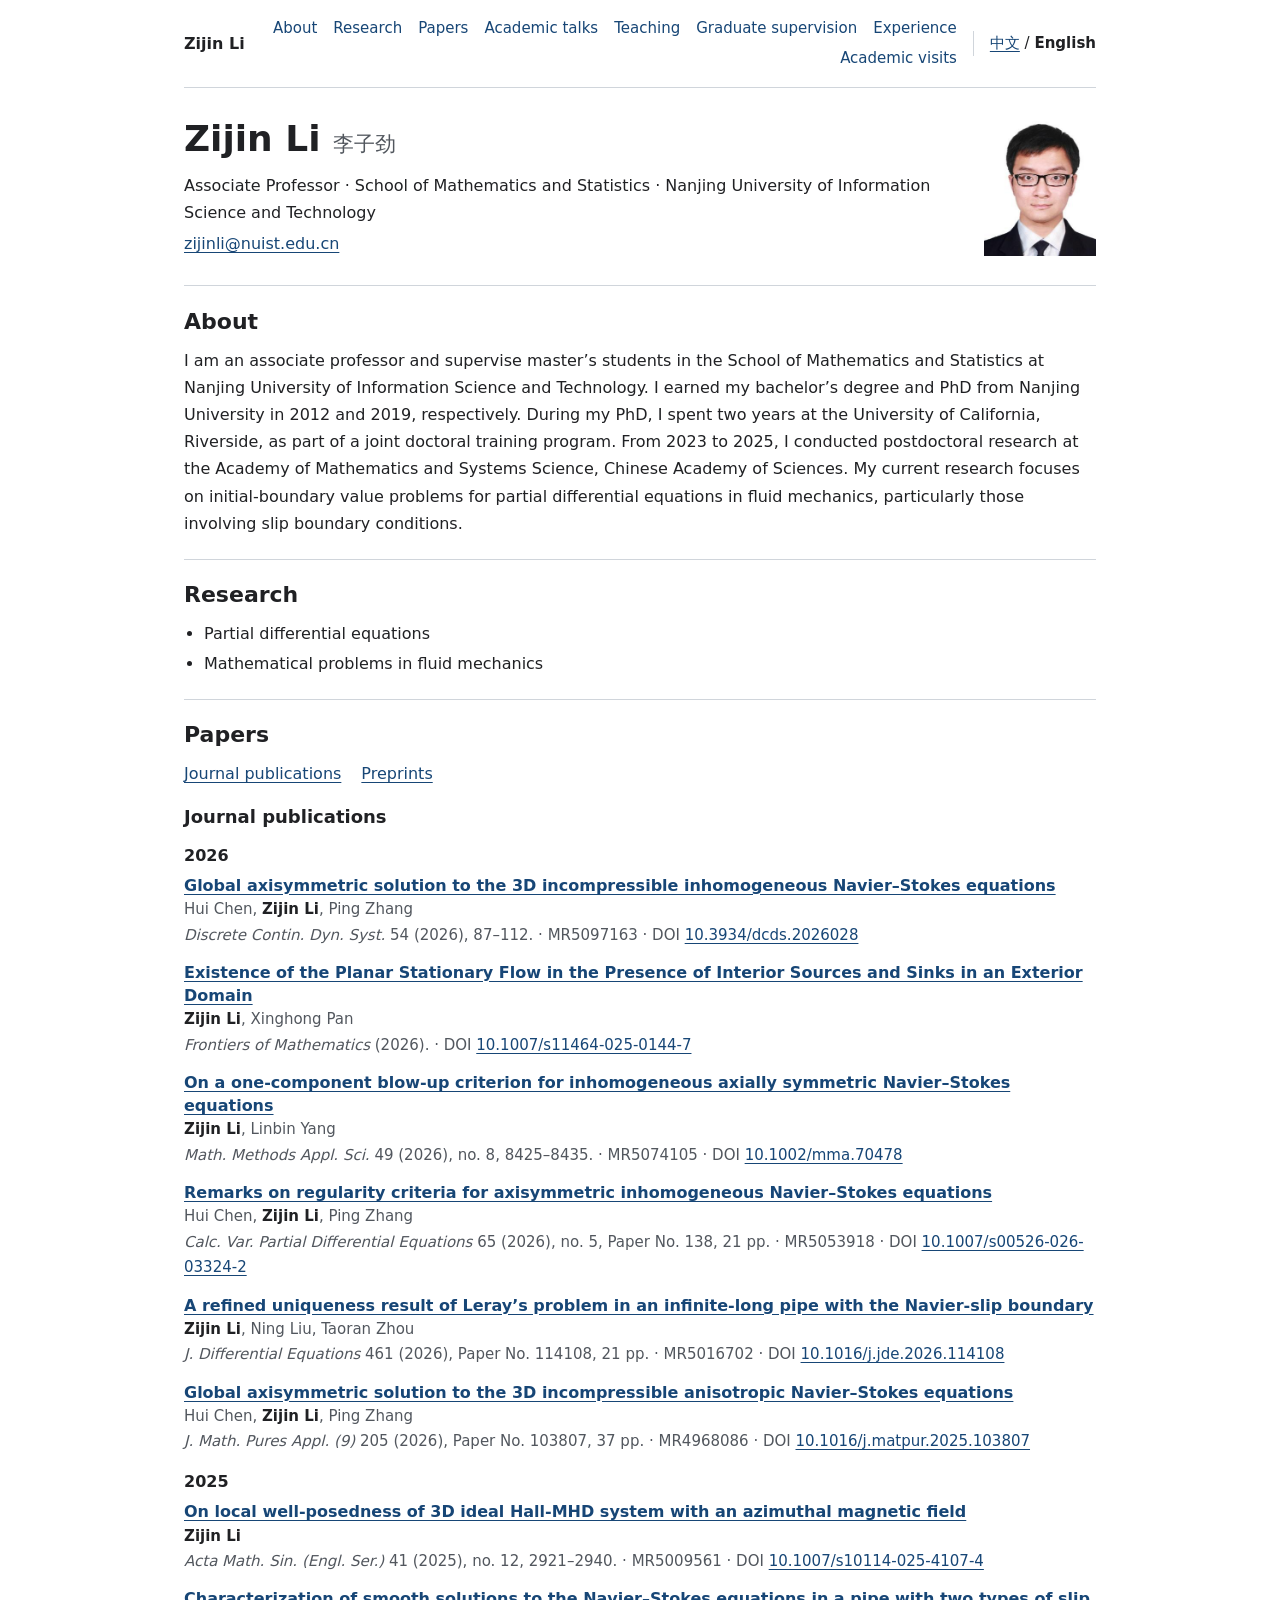
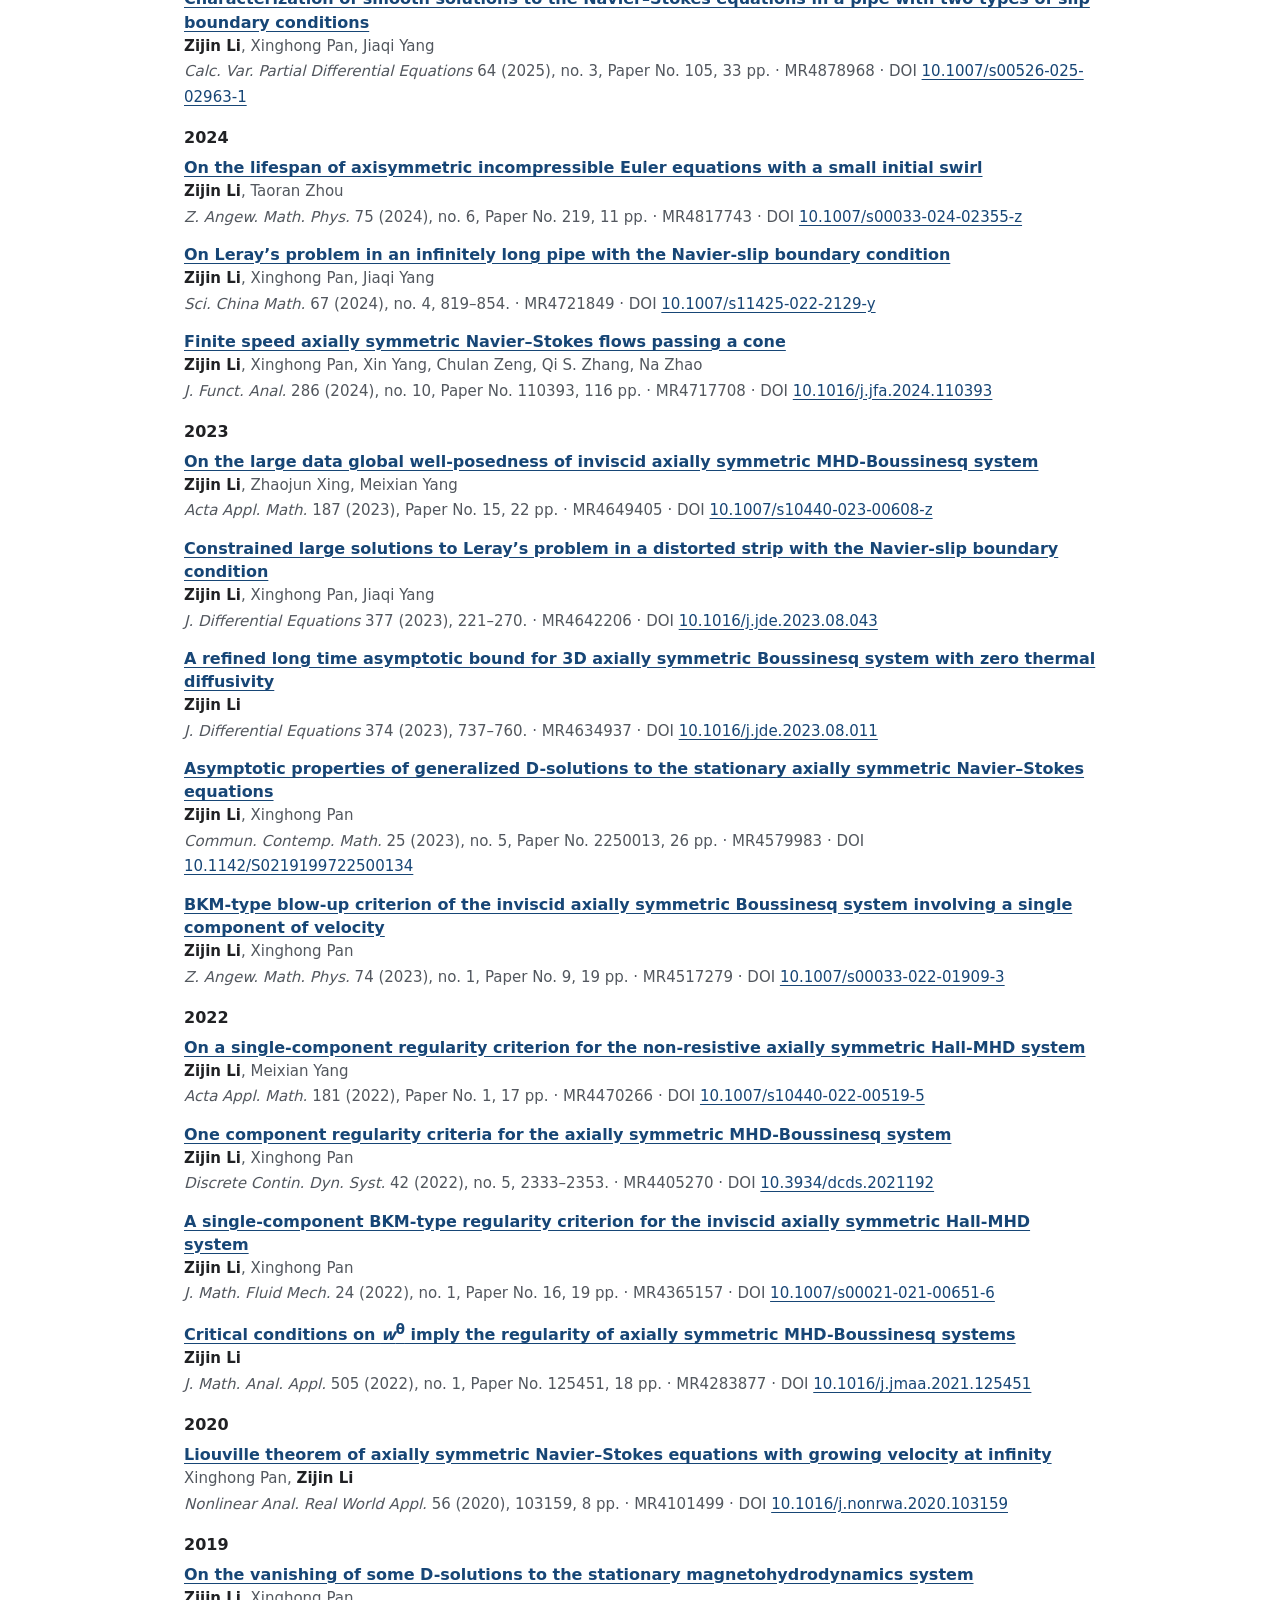
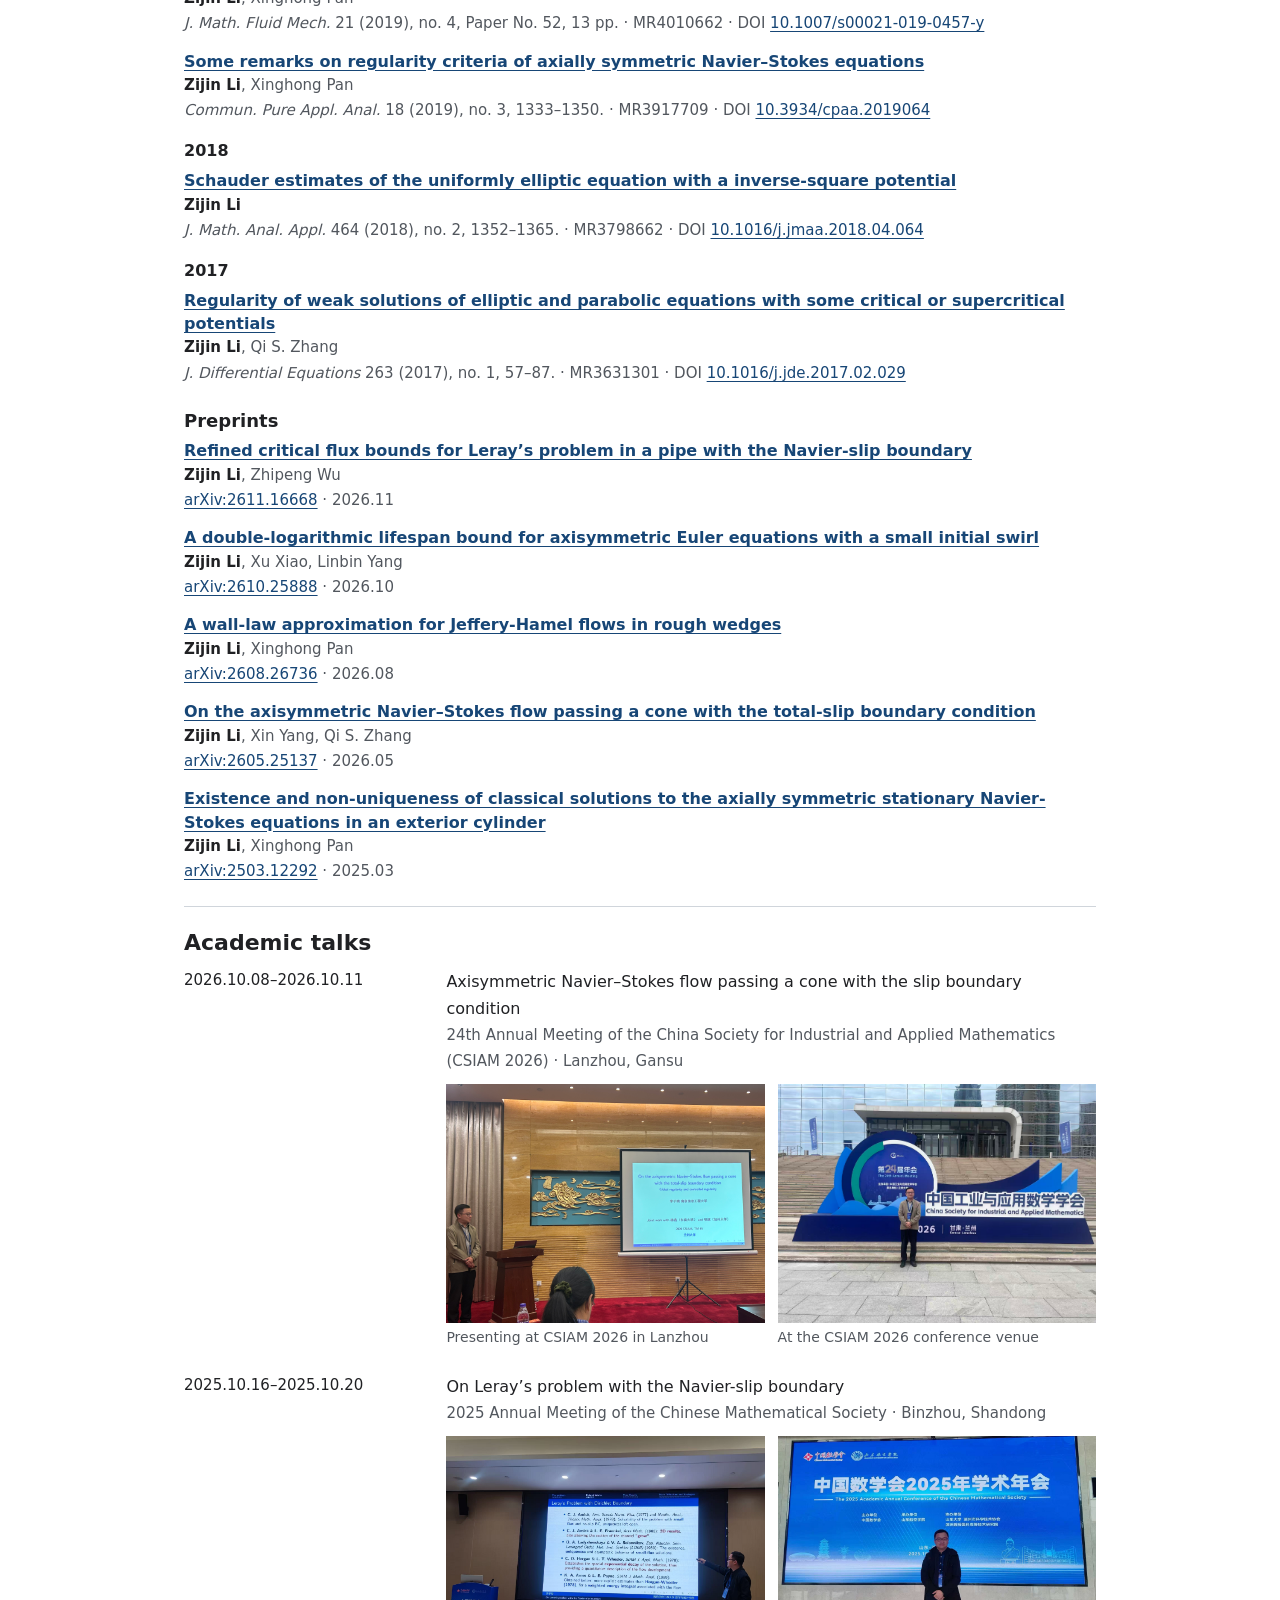
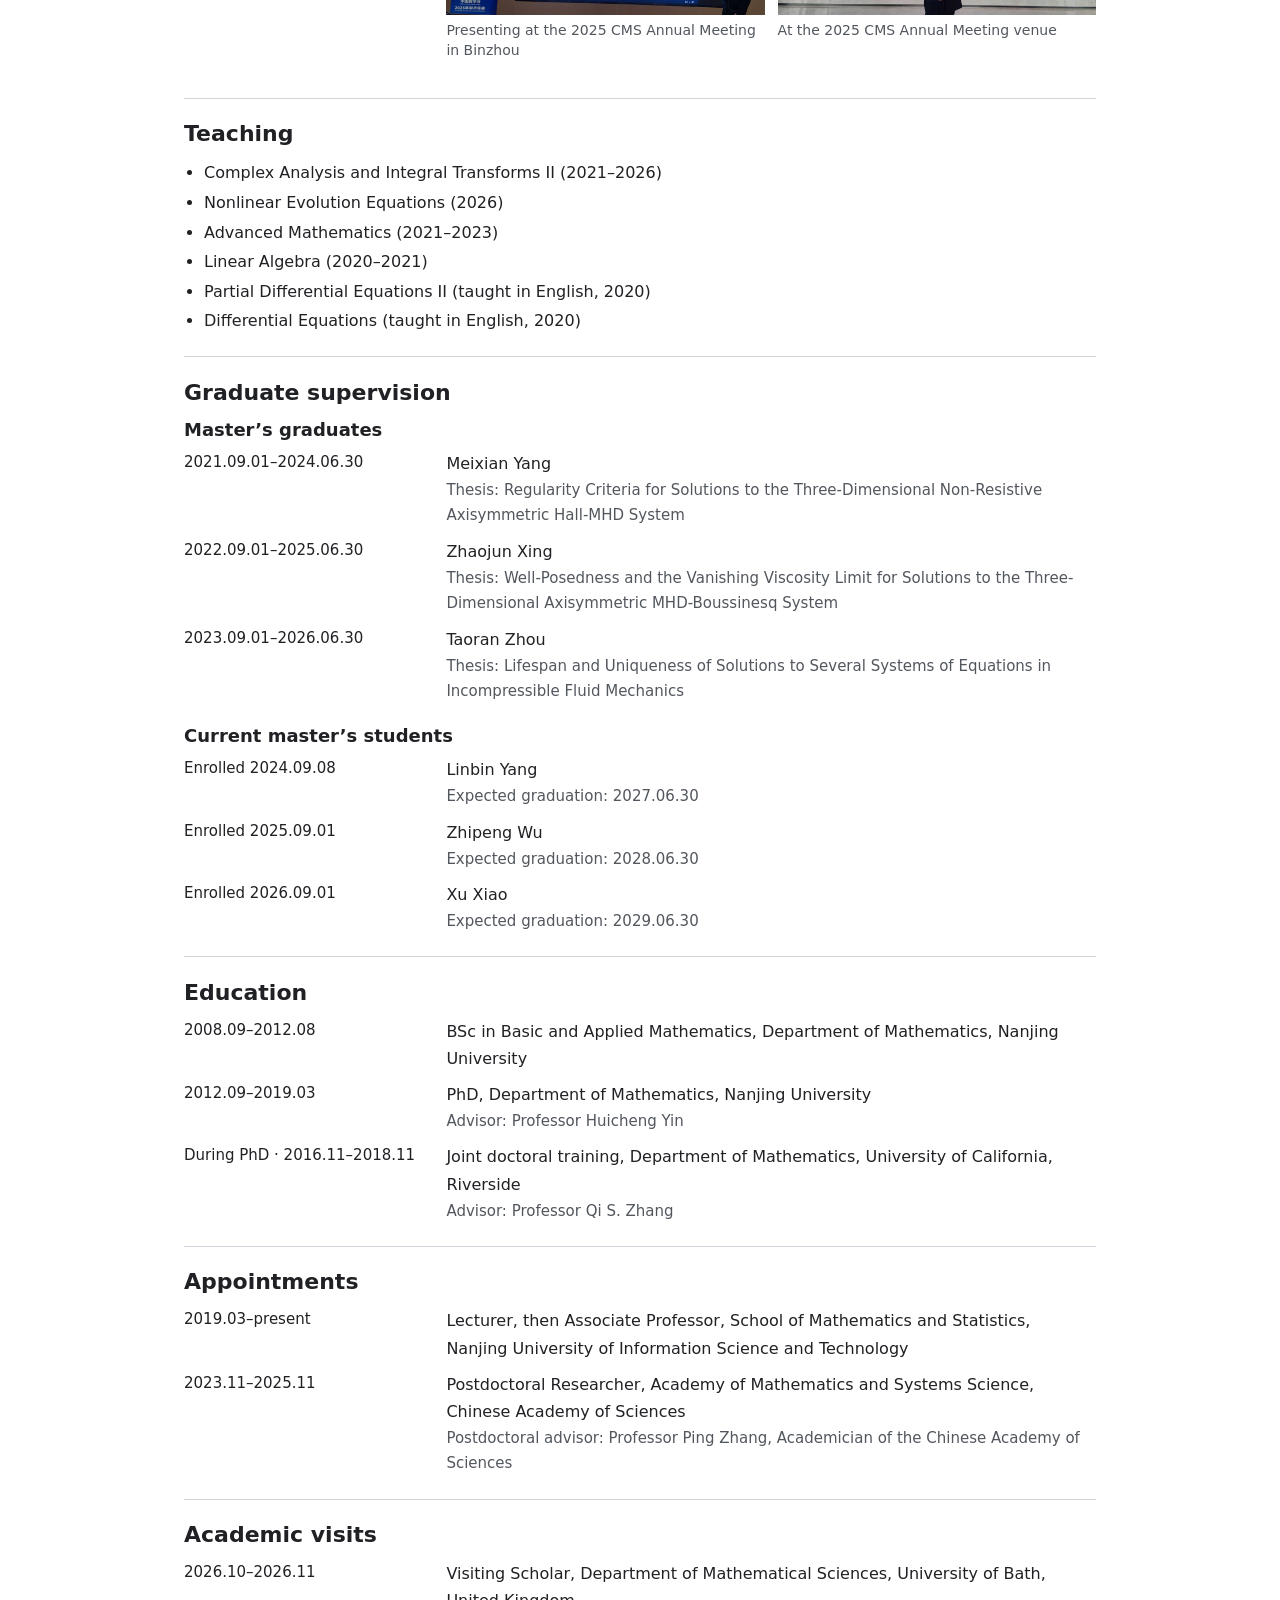
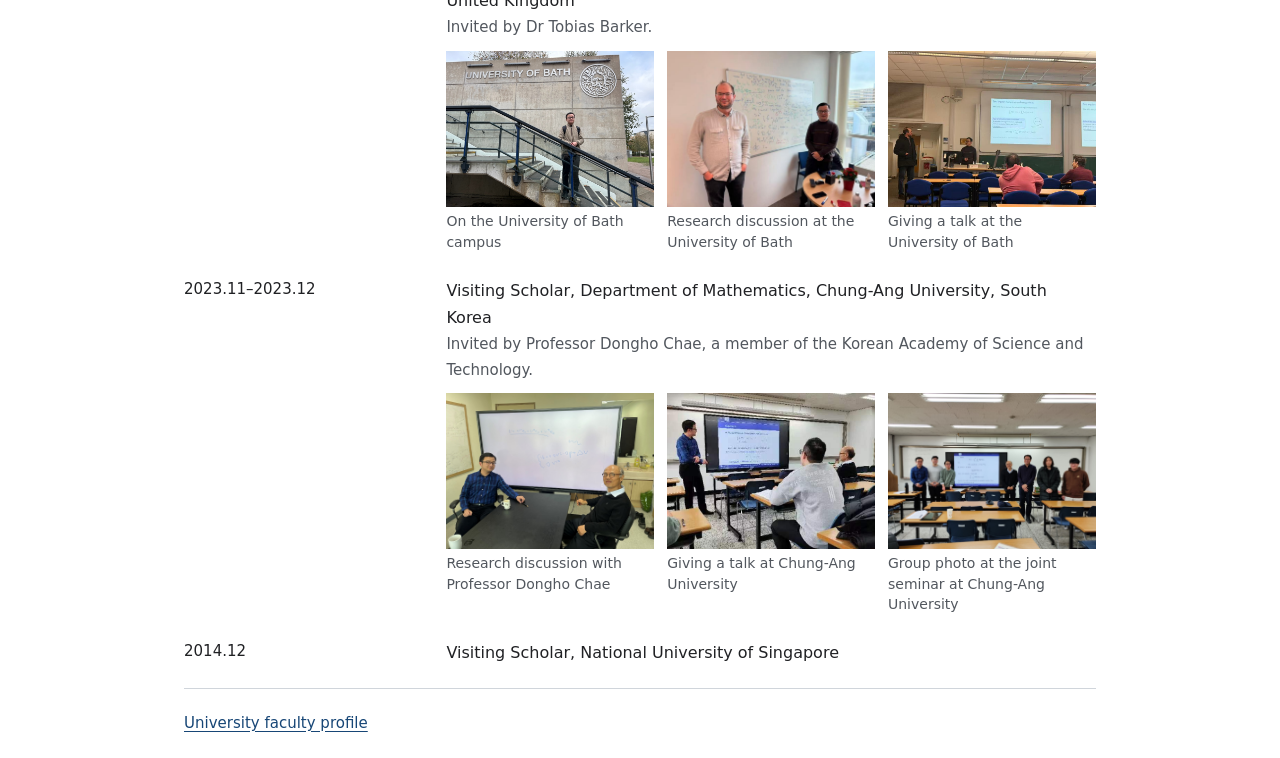
==== en.html @ f237a4dc "Add files via upload" ====
<!doctype html>
<html lang="en">
<head>
  <meta charset="utf-8">
  <meta name="viewport" content="width=device-width, initial-scale=1">
  <meta name="description" content="Associate Professor · School of Mathematics and Statistics · Nanjing University of Information Science and Technology">
  <title>Zijin Li | Academic Homepage</title>
  <link rel="stylesheet" href="styles.css">
</head>
<body>
  <a class="skip" href="#main">Skip to content</a>
  <header class="site-header wrap">
    <a class="site-name" href="index.html">Zijin Li</a>
    <nav class="main-nav" aria-label="Page navigation">
      <a href="#about">About</a>
      <a href="#research">Research</a>
      <a href="#publications">Papers</a>
      <a href="#talks">Academic talks</a>
      <a href="#teaching">Teaching</a>
      <a href="#supervision">Graduate supervision</a>
      <a href="#education">Experience</a>
      <a href="#visits">Academic visits</a>
    </nav>
    <nav class="languages" aria-label="Language"><a lang="zh-CN" hreflang="zh-CN" href="zh.html">中文</a><span aria-hidden="true"> / </span><span lang="en" aria-current="page">English</span></nav>
  </header>
  <main id="main" class="wrap">
    <div class="profile">
      <div>
        <h1>Zijin Li <span lang="zh-CN">李子劲</span></h1>
        <p>Associate Professor · School of Mathematics and Statistics · Nanjing University of Information Science and Technology</p>
        <p><a href="mailto:zijinli@nuist.edu.cn">zijinli@nuist.edu.cn</a></p>
      </div>
      <img src="profile.jpg" alt="Zijin Li" width="262" height="323">
    </div>
    <section id="about">
      <h2>About</h2>
      <p>I am an associate professor and supervise master’s students in the School of Mathematics and Statistics at Nanjing University of Information Science and Technology. I earned my bachelor’s degree and PhD from Nanjing University in 2012 and 2019, respectively. During my PhD, I spent two years at the University of California, Riverside, as part of a joint doctoral training program. From 2023 to 2025, I conducted postdoctoral research at the Academy of Mathematics and Systems Science, Chinese Academy of Sciences. My current research focuses on initial-boundary value problems for partial differential equations in fluid mechanics, particularly those involving slip boundary conditions.</p>
    </section>
    <section id="research">
      <h2>Research</h2>
      <ul class="text-list"><li>Partial differential equations</li><li>Mathematical problems in fluid mechanics</li></ul>
    </section>
    <section id="publications">
      <h2>Papers</h2>
      <p class="publication-links"><a href="#published">Journal publications</a><a href="#preprints">Preprints</a></p>
      <div id="published" class="publication-group">
        <h3>Journal publications</h3>
        <h4>2026</h4><ul class="papers" lang="en">
      <li class="paper">
        <p class="paper-title"><a href="https://doi.org/10.3934/dcds.2026028">Global axisymmetric solution to the 3D incompressible inhomogeneous Navier–Stokes equations</a></p>
        <p class="paper-authors">Hui Chen, <strong>Zijin Li</strong>, Ping Zhang</p>
        <p class="paper-citation"><cite>Discrete Contin. Dyn. Syst.</cite> 54 (2026), 87–112. · MR5097163 · DOI <a class="doi" href="https://doi.org/10.3934/dcds.2026028">10.3934/dcds.2026028</a></p>
      </li>
      <li class="paper">
        <p class="paper-title"><a href="https://doi.org/10.1007/s11464-025-0144-7">Existence of the Planar Stationary Flow in the Presence of Interior Sources and Sinks in an Exterior Domain</a></p>
        <p class="paper-authors"><strong>Zijin Li</strong>, Xinghong Pan</p>
        <p class="paper-citation"><cite>Frontiers of Mathematics</cite> (2026). · DOI <a class="doi" href="https://doi.org/10.1007/s11464-025-0144-7">10.1007/s11464-025-0144-7</a></p>
      </li>
      <li class="paper">
        <p class="paper-title"><a href="https://doi.org/10.1002/mma.70478">On a one-component blow-up criterion for inhomogeneous axially symmetric Navier–Stokes equations</a></p>
        <p class="paper-authors"><strong>Zijin Li</strong>, Linbin Yang</p>
        <p class="paper-citation"><cite>Math. Methods Appl. Sci.</cite> 49 (2026), no. 8, 8425–8435. · MR5074105 · DOI <a class="doi" href="https://doi.org/10.1002/mma.70478">10.1002/mma.70478</a></p>
      </li>
      <li class="paper">
        <p class="paper-title"><a href="https://doi.org/10.1007/s00526-026-03324-2">Remarks on regularity criteria for axisymmetric inhomogeneous Navier–Stokes equations</a></p>
        <p class="paper-authors">Hui Chen, <strong>Zijin Li</strong>, Ping Zhang</p>
        <p class="paper-citation"><cite>Calc. Var. Partial Differential Equations</cite> 65 (2026), no. 5, Paper No. 138, 21 pp. · MR5053918 · DOI <a class="doi" href="https://doi.org/10.1007/s00526-026-03324-2">10.1007/s00526-026-03324-2</a></p>
      </li>
      <li class="paper">
        <p class="paper-title"><a href="https://doi.org/10.1016/j.jde.2026.114108">A refined uniqueness result of Leray’s problem in an infinite-long pipe with the Navier-slip boundary</a></p>
        <p class="paper-authors"><strong>Zijin Li</strong>, Ning Liu, Taoran Zhou</p>
        <p class="paper-citation"><cite>J. Differential Equations</cite> 461 (2026), Paper No. 114108, 21 pp. · MR5016702 · DOI <a class="doi" href="https://doi.org/10.1016/j.jde.2026.114108">10.1016/j.jde.2026.114108</a></p>
      </li>
      <li class="paper">
        <p class="paper-title"><a href="https://doi.org/10.1016/j.matpur.2025.103807">Global axisymmetric solution to the 3D incompressible anisotropic Navier–Stokes equations</a></p>
        <p class="paper-authors">Hui Chen, <strong>Zijin Li</strong>, Ping Zhang</p>
        <p class="paper-citation"><cite>J. Math. Pures Appl. (9)</cite> 205 (2026), Paper No. 103807, 37 pp. · MR4968086 · DOI <a class="doi" href="https://doi.org/10.1016/j.matpur.2025.103807">10.1016/j.matpur.2025.103807</a></p>
      </li>
  </ul>
        <h4>2025</h4><ul class="papers" lang="en">
      <li class="paper">
        <p class="paper-title"><a href="https://doi.org/10.1007/s10114-025-4107-4">On local well-posedness of 3D ideal Hall-MHD system with an azimuthal magnetic field</a></p>
        <p class="paper-authors"><strong>Zijin Li</strong></p>
        <p class="paper-citation"><cite>Acta Math. Sin. (Engl. Ser.)</cite> 41 (2025), no. 12, 2921–2940. · MR5009561 · DOI <a class="doi" href="https://doi.org/10.1007/s10114-025-4107-4">10.1007/s10114-025-4107-4</a></p>
      </li>
      <li class="paper">
        <p class="paper-title"><a href="https://doi.org/10.1007/s00526-025-02963-1">Characterization of smooth solutions to the Navier–Stokes equations in a pipe with two types of slip boundary conditions</a></p>
        <p class="paper-authors"><strong>Zijin Li</strong>, Xinghong Pan, Jiaqi Yang</p>
        <p class="paper-citation"><cite>Calc. Var. Partial Differential Equations</cite> 64 (2025), no. 3, Paper No. 105, 33 pp. · MR4878968 · DOI <a class="doi" href="https://doi.org/10.1007/s00526-025-02963-1">10.1007/s00526-025-02963-1</a></p>
      </li>
  </ul>
        <h4>2024</h4><ul class="papers" lang="en">
      <li class="paper">
        <p class="paper-title"><a href="https://doi.org/10.1007/s00033-024-02355-z">On the lifespan of axisymmetric incompressible Euler equations with a small initial swirl</a></p>
        <p class="paper-authors"><strong>Zijin Li</strong>, Taoran Zhou</p>
        <p class="paper-citation"><cite>Z. Angew. Math. Phys.</cite> 75 (2024), no. 6, Paper No. 219, 11 pp. · MR4817743 · DOI <a class="doi" href="https://doi.org/10.1007/s00033-024-02355-z">10.1007/s00033-024-02355-z</a></p>
      </li>
      <li class="paper">
        <p class="paper-title"><a href="https://doi.org/10.1007/s11425-022-2129-y">On Leray’s problem in an infinitely long pipe with the Navier-slip boundary condition</a></p>
        <p class="paper-authors"><strong>Zijin Li</strong>, Xinghong Pan, Jiaqi Yang</p>
        <p class="paper-citation"><cite>Sci. China Math.</cite> 67 (2024), no. 4, 819–854. · MR4721849 · DOI <a class="doi" href="https://doi.org/10.1007/s11425-022-2129-y">10.1007/s11425-022-2129-y</a></p>
      </li>
      <li class="paper">
        <p class="paper-title"><a href="https://doi.org/10.1016/j.jfa.2024.110393">Finite speed axially symmetric Navier–Stokes flows passing a cone</a></p>
        <p class="paper-authors"><strong>Zijin Li</strong>, Xinghong Pan, Xin Yang, Chulan Zeng, Qi S. Zhang, Na Zhao</p>
        <p class="paper-citation"><cite>J. Funct. Anal.</cite> 286 (2024), no. 10, Paper No. 110393, 116 pp. · MR4717708 · DOI <a class="doi" href="https://doi.org/10.1016/j.jfa.2024.110393">10.1016/j.jfa.2024.110393</a></p>
      </li>
  </ul>
        <h4>2023</h4><ul class="papers" lang="en">
      <li class="paper">
        <p class="paper-title"><a href="https://doi.org/10.1007/s10440-023-00608-z">On the large data global well-posedness of inviscid axially symmetric MHD-Boussinesq system</a></p>
        <p class="paper-authors"><strong>Zijin Li</strong>, Zhaojun Xing, Meixian Yang</p>
        <p class="paper-citation"><cite>Acta Appl. Math.</cite> 187 (2023), Paper No. 15, 22 pp. · MR4649405 · DOI <a class="doi" href="https://doi.org/10.1007/s10440-023-00608-z">10.1007/s10440-023-00608-z</a></p>
      </li>
      <li class="paper">
        <p class="paper-title"><a href="https://doi.org/10.1016/j.jde.2023.08.043">Constrained large solutions to Leray’s problem in a distorted strip with the Navier-slip boundary condition</a></p>
        <p class="paper-authors"><strong>Zijin Li</strong>, Xinghong Pan, Jiaqi Yang</p>
        <p class="paper-citation"><cite>J. Differential Equations</cite> 377 (2023), 221–270. · MR4642206 · DOI <a class="doi" href="https://doi.org/10.1016/j.jde.2023.08.043">10.1016/j.jde.2023.08.043</a></p>
      </li>
      <li class="paper">
        <p class="paper-title"><a href="https://doi.org/10.1016/j.jde.2023.08.011">A refined long time asymptotic bound for 3D axially symmetric Boussinesq system with zero thermal diffusivity</a></p>
        <p class="paper-authors"><strong>Zijin Li</strong></p>
        <p class="paper-citation"><cite>J. Differential Equations</cite> 374 (2023), 737–760. · MR4634937 · DOI <a class="doi" href="https://doi.org/10.1016/j.jde.2023.08.011">10.1016/j.jde.2023.08.011</a></p>
      </li>
      <li class="paper">
        <p class="paper-title"><a href="https://doi.org/10.1142/S0219199722500134">Asymptotic properties of generalized D-solutions to the stationary axially symmetric Navier–Stokes equations</a></p>
        <p class="paper-authors"><strong>Zijin Li</strong>, Xinghong Pan</p>
        <p class="paper-citation"><cite>Commun. Contemp. Math.</cite> 25 (2023), no. 5, Paper No. 2250013, 26 pp. · MR4579983 · DOI <a class="doi" href="https://doi.org/10.1142/S0219199722500134">10.1142/S0219199722500134</a></p>
      </li>
      <li class="paper">
        <p class="paper-title"><a href="https://doi.org/10.1007/s00033-022-01909-3">BKM-type blow-up criterion of the inviscid axially symmetric Boussinesq system involving a single component of velocity</a></p>
        <p class="paper-authors"><strong>Zijin Li</strong>, Xinghong Pan</p>
        <p class="paper-citation"><cite>Z. Angew. Math. Phys.</cite> 74 (2023), no. 1, Paper No. 9, 19 pp. · MR4517279 · DOI <a class="doi" href="https://doi.org/10.1007/s00033-022-01909-3">10.1007/s00033-022-01909-3</a></p>
      </li>
  </ul>
        <h4>2022</h4><ul class="papers" lang="en">
      <li class="paper">
        <p class="paper-title"><a href="https://doi.org/10.1007/s10440-022-00519-5">On a single-component regularity criterion for the non-resistive axially symmetric Hall-MHD system</a></p>
        <p class="paper-authors"><strong>Zijin Li</strong>, Meixian Yang</p>
        <p class="paper-citation"><cite>Acta Appl. Math.</cite> 181 (2022), Paper No. 1, 17 pp. · MR4470266 · DOI <a class="doi" href="https://doi.org/10.1007/s10440-022-00519-5">10.1007/s10440-022-00519-5</a></p>
      </li>
      <li class="paper">
        <p class="paper-title"><a href="https://doi.org/10.3934/dcds.2021192">One component regularity criteria for the axially symmetric MHD-Boussinesq system</a></p>
        <p class="paper-authors"><strong>Zijin Li</strong>, Xinghong Pan</p>
        <p class="paper-citation"><cite>Discrete Contin. Dyn. Syst.</cite> 42 (2022), no. 5, 2333–2353. · MR4405270 · DOI <a class="doi" href="https://doi.org/10.3934/dcds.2021192">10.3934/dcds.2021192</a></p>
      </li>
      <li class="paper">
        <p class="paper-title"><a href="https://doi.org/10.1007/s00021-021-00651-6">A single-component BKM-type regularity criterion for the inviscid axially symmetric Hall-MHD system</a></p>
        <p class="paper-authors"><strong>Zijin Li</strong>, Xinghong Pan</p>
        <p class="paper-citation"><cite>J. Math. Fluid Mech.</cite> 24 (2022), no. 1, Paper No. 16, 19 pp. · MR4365157 · DOI <a class="doi" href="https://doi.org/10.1007/s00021-021-00651-6">10.1007/s00021-021-00651-6</a></p>
      </li>
      <li class="paper">
        <p class="paper-title"><a href="https://doi.org/10.1016/j.jmaa.2021.125451">Critical conditions on <i>w</i><sup>θ</sup> imply the regularity of axially symmetric MHD-Boussinesq systems</a></p>
        <p class="paper-authors"><strong>Zijin Li</strong></p>
        <p class="paper-citation"><cite>J. Math. Anal. Appl.</cite> 505 (2022), no. 1, Paper No. 125451, 18 pp. · MR4283877 · DOI <a class="doi" href="https://doi.org/10.1016/j.jmaa.2021.125451">10.1016/j.jmaa.2021.125451</a></p>
      </li>
  </ul>
        <h4>2020</h4><ul class="papers" lang="en">
      <li class="paper">
        <p class="paper-title"><a href="https://doi.org/10.1016/j.nonrwa.2020.103159">Liouville theorem of axially symmetric Navier–Stokes equations with growing velocity at infinity</a></p>
        <p class="paper-authors">Xinghong Pan, <strong>Zijin Li</strong></p>
        <p class="paper-citation"><cite>Nonlinear Anal. Real World Appl.</cite> 56 (2020), 103159, 8 pp. · MR4101499 · DOI <a class="doi" href="https://doi.org/10.1016/j.nonrwa.2020.103159">10.1016/j.nonrwa.2020.103159</a></p>
      </li>
  </ul>
        <h4>2019</h4><ul class="papers" lang="en">
      <li class="paper">
        <p class="paper-title"><a href="https://doi.org/10.1007/s00021-019-0457-y">On the vanishing of some D-solutions to the stationary magnetohydrodynamics system</a></p>
        <p class="paper-authors"><strong>Zijin Li</strong>, Xinghong Pan</p>
        <p class="paper-citation"><cite>J. Math. Fluid Mech.</cite> 21 (2019), no. 4, Paper No. 52, 13 pp. · MR4010662 · DOI <a class="doi" href="https://doi.org/10.1007/s00021-019-0457-y">10.1007/s00021-019-0457-y</a></p>
      </li>
      <li class="paper">
        <p class="paper-title"><a href="https://doi.org/10.3934/cpaa.2019064">Some remarks on regularity criteria of axially symmetric Navier–Stokes equations</a></p>
        <p class="paper-authors"><strong>Zijin Li</strong>, Xinghong Pan</p>
        <p class="paper-citation"><cite>Commun. Pure Appl. Anal.</cite> 18 (2019), no. 3, 1333–1350. · MR3917709 · DOI <a class="doi" href="https://doi.org/10.3934/cpaa.2019064">10.3934/cpaa.2019064</a></p>
      </li>
  </ul>
        <h4>2018</h4><ul class="papers" lang="en">
      <li class="paper">
        <p class="paper-title"><a href="https://doi.org/10.1016/j.jmaa.2018.04.064">Schauder estimates of the uniformly elliptic equation with a inverse-square potential</a></p>
        <p class="paper-authors"><strong>Zijin Li</strong></p>
        <p class="paper-citation"><cite>J. Math. Anal. Appl.</cite> 464 (2018), no. 2, 1352–1365. · MR3798662 · DOI <a class="doi" href="https://doi.org/10.1016/j.jmaa.2018.04.064">10.1016/j.jmaa.2018.04.064</a></p>
      </li>
  </ul>
        <h4>2017</h4><ul class="papers" lang="en">
      <li class="paper">
        <p class="paper-title"><a href="https://doi.org/10.1016/j.jde.2017.02.029">Regularity of weak solutions of elliptic and parabolic equations with some critical or supercritical potentials</a></p>
        <p class="paper-authors"><strong>Zijin Li</strong>, Qi S. Zhang</p>
        <p class="paper-citation"><cite>J. Differential Equations</cite> 263 (2017), no. 1, 57–87. · MR3631301 · DOI <a class="doi" href="https://doi.org/10.1016/j.jde.2017.02.029">10.1016/j.jde.2017.02.029</a></p>
      </li>
  </ul>
      </div>
      <div id="preprints" class="publication-group">
        <h3>Preprints</h3>
        <ul class="papers" lang="en">
      <li class="paper">
        <p class="paper-title"><a href="https://arxiv.org/abs/2611.16668">Refined critical flux bounds for Leray’s problem in a pipe with the Navier-slip boundary</a></p>
        <p class="paper-authors"><strong>Zijin Li</strong>, Zhipeng Wu</p>
        <p class="paper-citation"><a href="https://arxiv.org/abs/2611.16668">arXiv:2611.16668</a> · <time datetime="2026-11">2026.11</time></p>
      </li>
      <li class="paper">
        <p class="paper-title"><a href="https://arxiv.org/abs/2610.25888">A double-logarithmic lifespan bound for axisymmetric Euler equations with a small initial swirl</a></p>
        <p class="paper-authors"><strong>Zijin Li</strong>, Xu Xiao, Linbin Yang</p>
        <p class="paper-citation"><a href="https://arxiv.org/abs/2610.25888">arXiv:2610.25888</a> · <time datetime="2026-10">2026.10</time></p>
      </li>
      <li class="paper">
        <p class="paper-title"><a href="https://arxiv.org/abs/2608.26736">A wall-law approximation for Jeffery-Hamel flows in rough wedges</a></p>
        <p class="paper-authors"><strong>Zijin Li</strong>, Xinghong Pan</p>
        <p class="paper-citation"><a href="https://arxiv.org/abs/2608.26736">arXiv:2608.26736</a> · <time datetime="2026-08">2026.08</time></p>
      </li>
      <li class="paper">
        <p class="paper-title"><a href="https://arxiv.org/abs/2605.25137">On the axisymmetric Navier–Stokes flow passing a cone with the total-slip boundary condition</a></p>
        <p class="paper-authors"><strong>Zijin Li</strong>, Xin Yang, Qi S. Zhang</p>
        <p class="paper-citation"><a href="https://arxiv.org/abs/2605.25137">arXiv:2605.25137</a> · <time datetime="2026-05">2026.05</time></p>
      </li>
      <li class="paper">
        <p class="paper-title"><a href="https://arxiv.org/abs/2503.12292">Existence and non-uniqueness of classical solutions to the axially symmetric stationary Navier-Stokes equations in an exterior cylinder</a></p>
        <p class="paper-authors"><strong>Zijin Li</strong>, Xinghong Pan</p>
        <p class="paper-citation"><a href="https://arxiv.org/abs/2503.12292">arXiv:2503.12292</a> · <time datetime="2025-03">2025.03</time></p>
      </li>
  </ul>
      </div>
    </section>
    <section id="talks">
      <h2>Academic talks</h2>
      <ul class="timeline">
    <li>
      <span class="date">2026.10.08–2026.10.11</span>
      <div>
        Axisymmetric Navier–Stokes flow passing a cone with the slip boundary condition<p class="timeline-note">24th Annual Meeting of the China Society for Industrial and Applied Mathematics (CSIAM 2026) · Lanzhou, Gansu</p>
        <div class="photo-gallery"><figure>
      <a href="photos/lanzhou-2026-talk.jpg"><img src="photos/lanzhou-2026-talk.jpg" width="4032" height="3024" loading="lazy" alt="Presenting at CSIAM 2026 in Lanzhou"></a>
      <figcaption>Presenting at CSIAM 2026 in Lanzhou</figcaption>
    </figure><figure>
      <a href="photos/lanzhou-2026-venue.jpg"><img src="photos/lanzhou-2026-venue.jpg" width="1707" height="1280" loading="lazy" alt="At the CSIAM 2026 conference venue"></a>
      <figcaption>At the CSIAM 2026 conference venue</figcaption>
    </figure></div>
      </div>
    </li>
    <li>
      <span class="date">2025.10.16–2025.10.20</span>
      <div>
        On Leray’s problem with the Navier-slip boundary<p class="timeline-note">2025 Annual Meeting of the Chinese Mathematical Society · Binzhou, Shandong</p>
        <div class="photo-gallery"><figure>
      <a href="photos/binzhou-2025-talk.jpg"><img src="photos/binzhou-2025-talk.jpg" width="2275" height="1279" loading="lazy" alt="Presenting at the 2025 CMS Annual Meeting in Binzhou"></a>
      <figcaption>Presenting at the 2025 CMS Annual Meeting in Binzhou</figcaption>
    </figure><figure>
      <a href="photos/binzhou-2025-venue.jpg"><img src="photos/binzhou-2025-venue.jpg" width="2276" height="1280" loading="lazy" alt="At the 2025 CMS Annual Meeting venue"></a>
      <figcaption>At the 2025 CMS Annual Meeting venue</figcaption>
    </figure></div>
      </div>
    </li>
  </ul>
    </section>
    <section id="teaching">
      <h2>Teaching</h2>
      <ul class="text-list"><li>Complex Analysis and Integral Transforms II (2021–2026)</li><li>Nonlinear Evolution Equations (2026)</li><li>Advanced Mathematics (2021–2023)</li><li>Linear Algebra (2020–2021)</li><li>Partial Differential Equations II (taught in English, 2020)</li><li>Differential Equations (taught in English, 2020)</li></ul>
    </section>
    <section id="supervision" class="supervision">
      <h2>Graduate supervision</h2>
      <h3>Master’s graduates</h3>
      <ul class="timeline">
    <li>
      <span class="date">2021.09.01–2024.06.30</span>
      <div>
        Meixian Yang<p class="timeline-note">Thesis: Regularity Criteria for Solutions to the Three-Dimensional Non-Resistive Axisymmetric Hall-MHD System</p>
        
      </div>
    </li>
    <li>
      <span class="date">2022.09.01–2025.06.30</span>
      <div>
        Zhaojun Xing<p class="timeline-note">Thesis: Well-Posedness and the Vanishing Viscosity Limit for Solutions to the Three-Dimensional Axisymmetric MHD-Boussinesq System</p>
        
      </div>
    </li>
    <li>
      <span class="date">2023.09.01–2026.06.30</span>
      <div>
        Taoran Zhou<p class="timeline-note">Thesis: Lifespan and Uniqueness of Solutions to Several Systems of Equations in Incompressible Fluid Mechanics</p>
        
      </div>
    </li>
  </ul>
      <h3>Current master’s students</h3>
      <ul class="timeline">
    <li>
      <span class="date">Enrolled 2024.09.08</span>
      <div>
        Linbin Yang<p class="timeline-note">Expected graduation: 2027.06.30</p>
        
      </div>
    </li>
    <li>
      <span class="date">Enrolled 2025.09.01</span>
      <div>
        Zhipeng Wu<p class="timeline-note">Expected graduation: 2028.06.30</p>
        
      </div>
    </li>
    <li>
      <span class="date">Enrolled 2026.09.01</span>
      <div>
        Xu Xiao<p class="timeline-note">Expected graduation: 2029.06.30</p>
        
      </div>
    </li>
  </ul>
    </section>
    <section id="education">
      <h2>Education</h2>
      <ul class="timeline">
    <li>
      <span class="date">2008.09–2012.08</span>
      <div>
        BSc in Basic and Applied Mathematics, Department of Mathematics, Nanjing University
        
      </div>
    </li>
    <li>
      <span class="date">2012.09–2019.03</span>
      <div>
        PhD, Department of Mathematics, Nanjing University<p class="timeline-note">Advisor: Professor Huicheng Yin</p>
        
      </div>
    </li>
    <li>
      <span class="date">During PhD · 2016.11–2018.11</span>
      <div>
        Joint doctoral training, Department of Mathematics, University of California, Riverside<p class="timeline-note">Advisor: Professor Qi S. Zhang</p>
        
      </div>
    </li>
  </ul>
    </section>
    <section id="work">
      <h2>Appointments</h2>
      <ul class="timeline">
    <li>
      <span class="date">2019.03–present</span>
      <div>
        Lecturer, then Associate Professor, School of Mathematics and Statistics, Nanjing University of Information Science and Technology
        
      </div>
    </li>
    <li>
      <span class="date">2023.11–2025.11</span>
      <div>
        Postdoctoral Researcher, Academy of Mathematics and Systems Science, Chinese Academy of Sciences<p class="timeline-note">Postdoctoral advisor: Professor Ping Zhang, Academician of the Chinese Academy of Sciences</p>
        
      </div>
    </li>
  </ul>
    </section>
    <section id="visits">
      <h2>Academic visits</h2>
      <ul class="timeline">
    <li>
      <span class="date">2026.10–2026.11</span>
      <div>
        Visiting Scholar, Department of Mathematical Sciences, University of Bath, United Kingdom<p class="timeline-note">Invited by Dr Tobias Barker.</p>
        <div class="photo-gallery"><figure>
      <a href="photos/bath-campus.jpg"><img src="photos/bath-campus.jpg" width="803" height="602" loading="lazy" alt="On the University of Bath campus"></a>
      <figcaption>On the University of Bath campus</figcaption>
    </figure><figure>
      <a href="photos/bath-discussion.jpg"><img src="photos/bath-discussion.jpg" width="847" height="635" loading="lazy" alt="Research discussion at the University of Bath"></a>
      <figcaption>Research discussion at the University of Bath</figcaption>
    </figure><figure>
      <a href="photos/bath-talk.jpg"><img src="photos/bath-talk.jpg" width="818" height="613" loading="lazy" alt="Giving a talk at the University of Bath"></a>
      <figcaption>Giving a talk at the University of Bath</figcaption>
    </figure></div>
      </div>
    </li>
    <li>
      <span class="date">2023.11–2023.12</span>
      <div>
        Visiting Scholar, Department of Mathematics, Chung-Ang University, South Korea<p class="timeline-note">Invited by Professor Dongho Chae, a member of the Korean Academy of Science and Technology.</p>
        <div class="photo-gallery"><figure>
      <a href="photos/korea-discussion.jpg"><img src="photos/korea-discussion.jpg" width="929" height="696" loading="lazy" alt="Research discussion with Professor Dongho Chae"></a>
      <figcaption>Research discussion with Professor Dongho Chae</figcaption>
    </figure><figure>
      <a href="photos/korea-talk.jpg"><img src="photos/korea-talk.jpg" width="600" height="800" loading="lazy" alt="Giving a talk at Chung-Ang University"></a>
      <figcaption>Giving a talk at Chung-Ang University</figcaption>
    </figure><figure>
      <a href="photos/korea-seminar.jpg"><img src="photos/korea-seminar.jpg" width="843" height="633" loading="lazy" alt="Group photo at the joint seminar at Chung-Ang University"></a>
      <figcaption>Group photo at the joint seminar at Chung-Ang University</figcaption>
    </figure></div>
      </div>
    </li>
    <li>
      <span class="date">2014.12</span>
      <div>
        Visiting Scholar, National University of Singapore
        
      </div>
    </li>
  </ul>
    </section>
    <footer><a href="https://faculty.nuist.edu.cn/zijinli/zh_CN/index.htm">University faculty profile</a></footer>
  </main>
</body>
</html>
---- styles.css ----
:root {
  color: #202124;
  background: #fff;
  font: 100%/1.7 system-ui, "Microsoft YaHei", "PingFang SC", sans-serif;
  --link: #174676;
  --muted: #52575e;
  --rule: #d0d5db;
}

*, *::before, *::after { box-sizing: border-box; }
body { margin: 0; }
a { color: var(--link); text-underline-offset: .18em; }
a:hover { text-decoration-thickness: .13em; }
:focus-visible { outline: 2px solid var(--link); outline-offset: 4px; }
.wrap { width: min(57rem, 100% - 3rem); margin-inline: auto; }

.skip {
  position: absolute;
  inset: .5rem auto auto .5rem;
  z-index: 1;
  padding: .4rem .7rem;
  background: #fff;
  transform: translateY(-150%);
}
.skip:focus { transform: none; }

.site-header {
  display: grid;
  grid-template-columns: auto 1fr auto;
  align-items: center;
  gap: 1rem;
  padding-block: 1rem;
  border-bottom: 1px solid var(--rule);
  font-size: .9375rem;
}
.site-name { color: inherit; font-size: 1rem; font-weight: 650; text-decoration: none; }
.main-nav { display: flex; flex-wrap: wrap; justify-content: flex-end; gap: .25rem 1rem; }
.main-nav a { text-decoration: none; }
.main-nav a:hover, .site-name:hover { text-decoration: underline; }
.languages { white-space: nowrap; border-inline-start: 1px solid var(--rule); padding-inline-start: 1rem; }
.languages [aria-current] { font-weight: 650; }

.profile {
  display: grid;
  grid-template-columns: minmax(0, 1fr) auto;
  align-items: center;
  gap: 1.25rem;
  padding-block: 1.75rem;
}
.profile img { display: block; width: clamp(4rem, 12vw, 7rem); height: auto; }
h1, h2, h3, h4 { margin: 0; font-weight: 650; line-height: 1.3; }
h1 { font-size: clamp(1.8rem, 5vw, 2.25rem); margin-bottom: .55rem; }
h1 span { color: var(--muted); font-size: .58em; font-weight: 500; white-space: nowrap; }
.profile p { margin: .25rem 0 0; overflow-wrap: anywhere; }

section, footer { border-top: 1px solid var(--rule); padding-block: 1.35rem; }
h2 { font-size: 1.375rem; margin-bottom: .65rem; }
h3 { font-size: 1.125rem; }
h4 { font-size: 1rem; margin-block: 1.1rem .45rem; }
section > p { margin: 0; }
.text-list { margin: 0; padding-inline-start: 1.25rem; }
.text-list li + li { margin-top: .15rem; }

.publication-links { display: flex; flex-wrap: wrap; gap: .5rem 1.25rem; margin-bottom: 1.1rem; }
.publication-group + .publication-group { margin-top: 1.4rem; }
.papers { list-style: none; margin: .45rem 0 0; padding: 0; }
.paper + .paper { margin-top: .8rem; }
.paper p { margin: 0; }
.paper-title { font-weight: 570; line-height: 1.45; }
.paper-authors, .paper-citation, .timeline-note { color: var(--muted); font-size: .9375rem; }
.paper-authors strong { color: #202124; }
.doi { overflow-wrap: anywhere; }

.timeline { list-style: none; margin: 0; padding: 0; }
.timeline li { display: grid; grid-template-columns: 15.5rem minmax(0, 1fr); gap: .9rem; }
.timeline li + li { margin-top: .55rem; }
.timeline .date { font-variant-numeric: tabular-nums; font-size: .9375rem; }
.timeline-note { margin: .06rem 0 0; }
.supervision h3 { margin-bottom: .55rem; }
.supervision .timeline + h3 { margin-top: 1.2rem; }

.photo-gallery {
  display: grid;
  grid-template-columns: repeat(auto-fit, minmax(min(10.5rem, 100%), 1fr));
  gap: .8rem;
  margin-block: .6rem 1rem;
}
.photo-gallery figure { margin: 0; }
.photo-gallery a { display: block; }
.photo-gallery img { display: block; width: 100%; height: auto; aspect-ratio: 4 / 3; object-fit: cover; }
.photo-gallery figcaption { color: var(--muted); font-size: .875rem; line-height: 1.45; margin-top: .3rem; }
#talks .photo-gallery img { aspect-ratio: auto; }
footer { font-size: .9375rem; }

@media (max-width: 44rem) {
  .site-header { grid-template-columns: minmax(0, 1fr) auto; gap: .45rem .75rem; }
  .main-nav { grid-row: 2; grid-column: 1 / -1; justify-content: flex-start; }
  .languages { grid-row: 1; grid-column: 2; border: 0; padding: 0; }
  .timeline li { grid-template-columns: 1fr; gap: .03rem; }
  .timeline .date { color: var(--muted); }
}

@media (max-width: 26rem) {
  .wrap { width: calc(100% - 2rem); }
  .profile { align-items: start; gap: .75rem; }
}
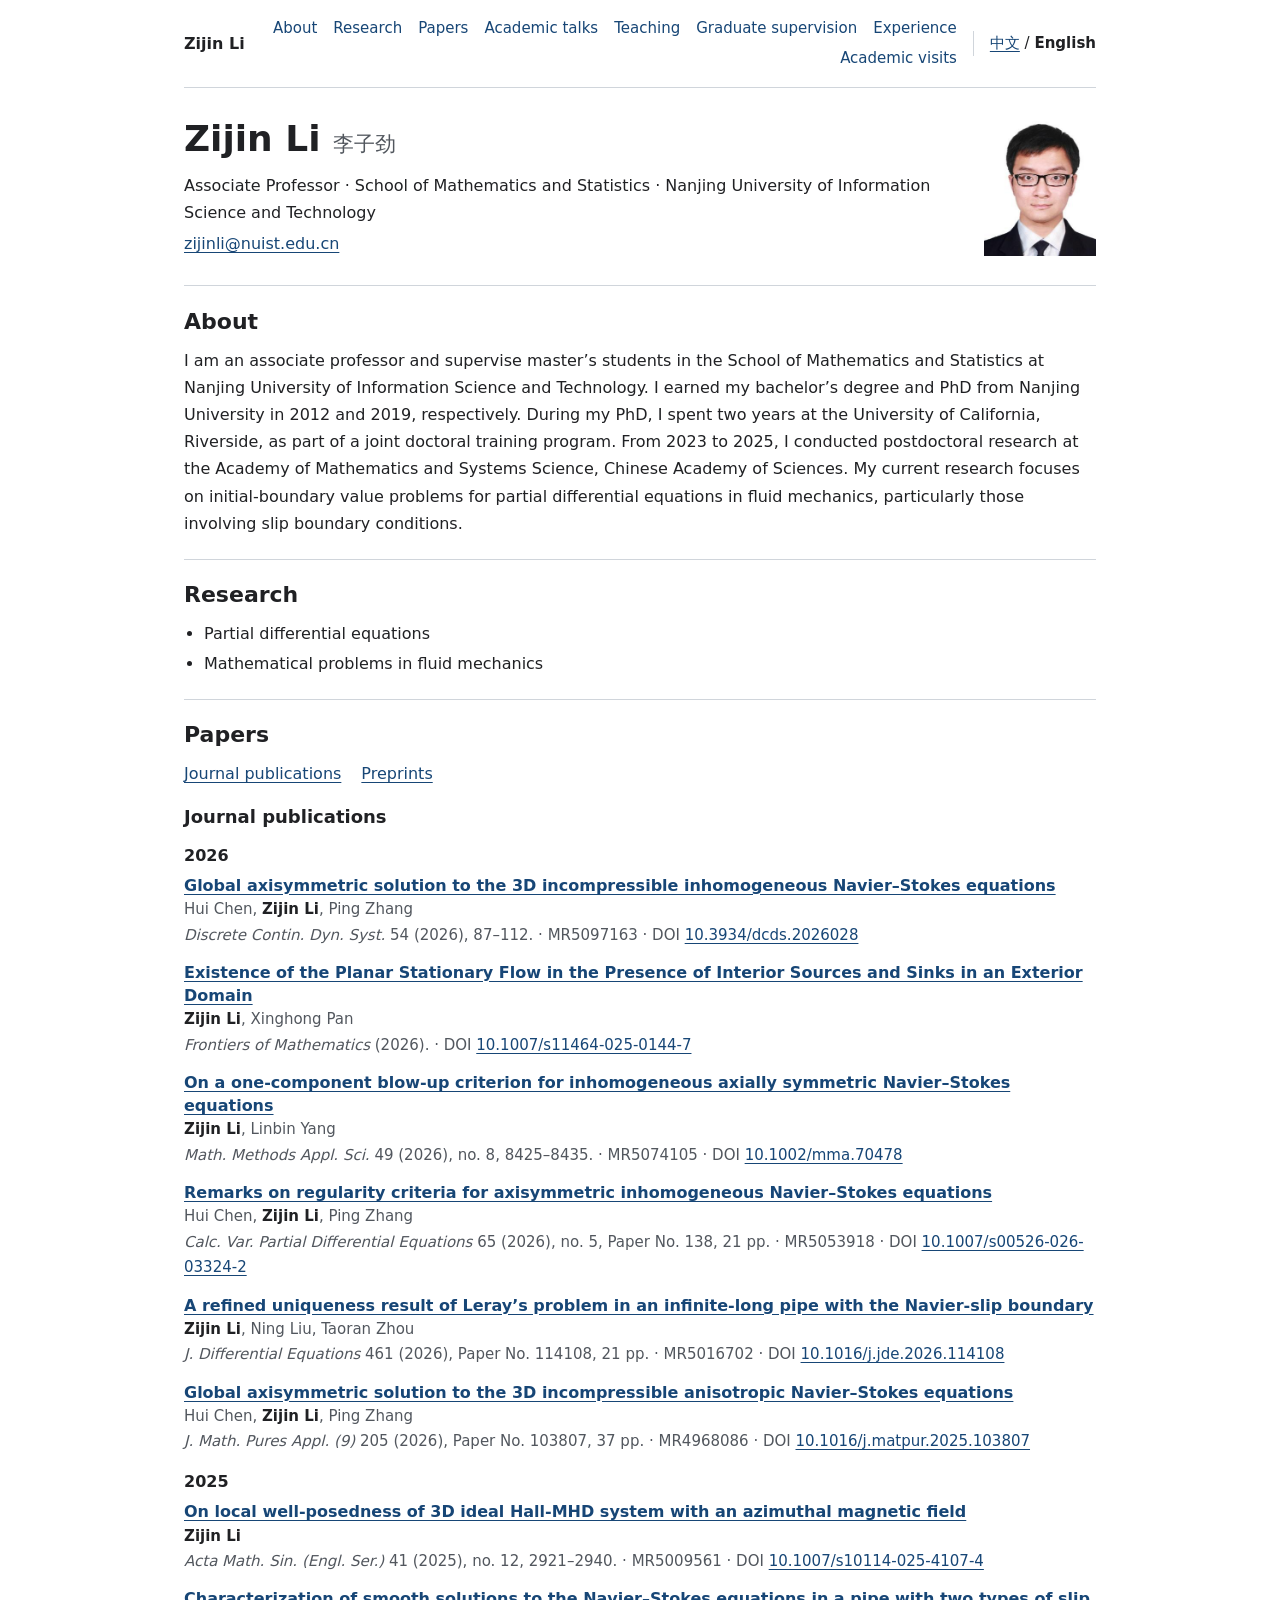
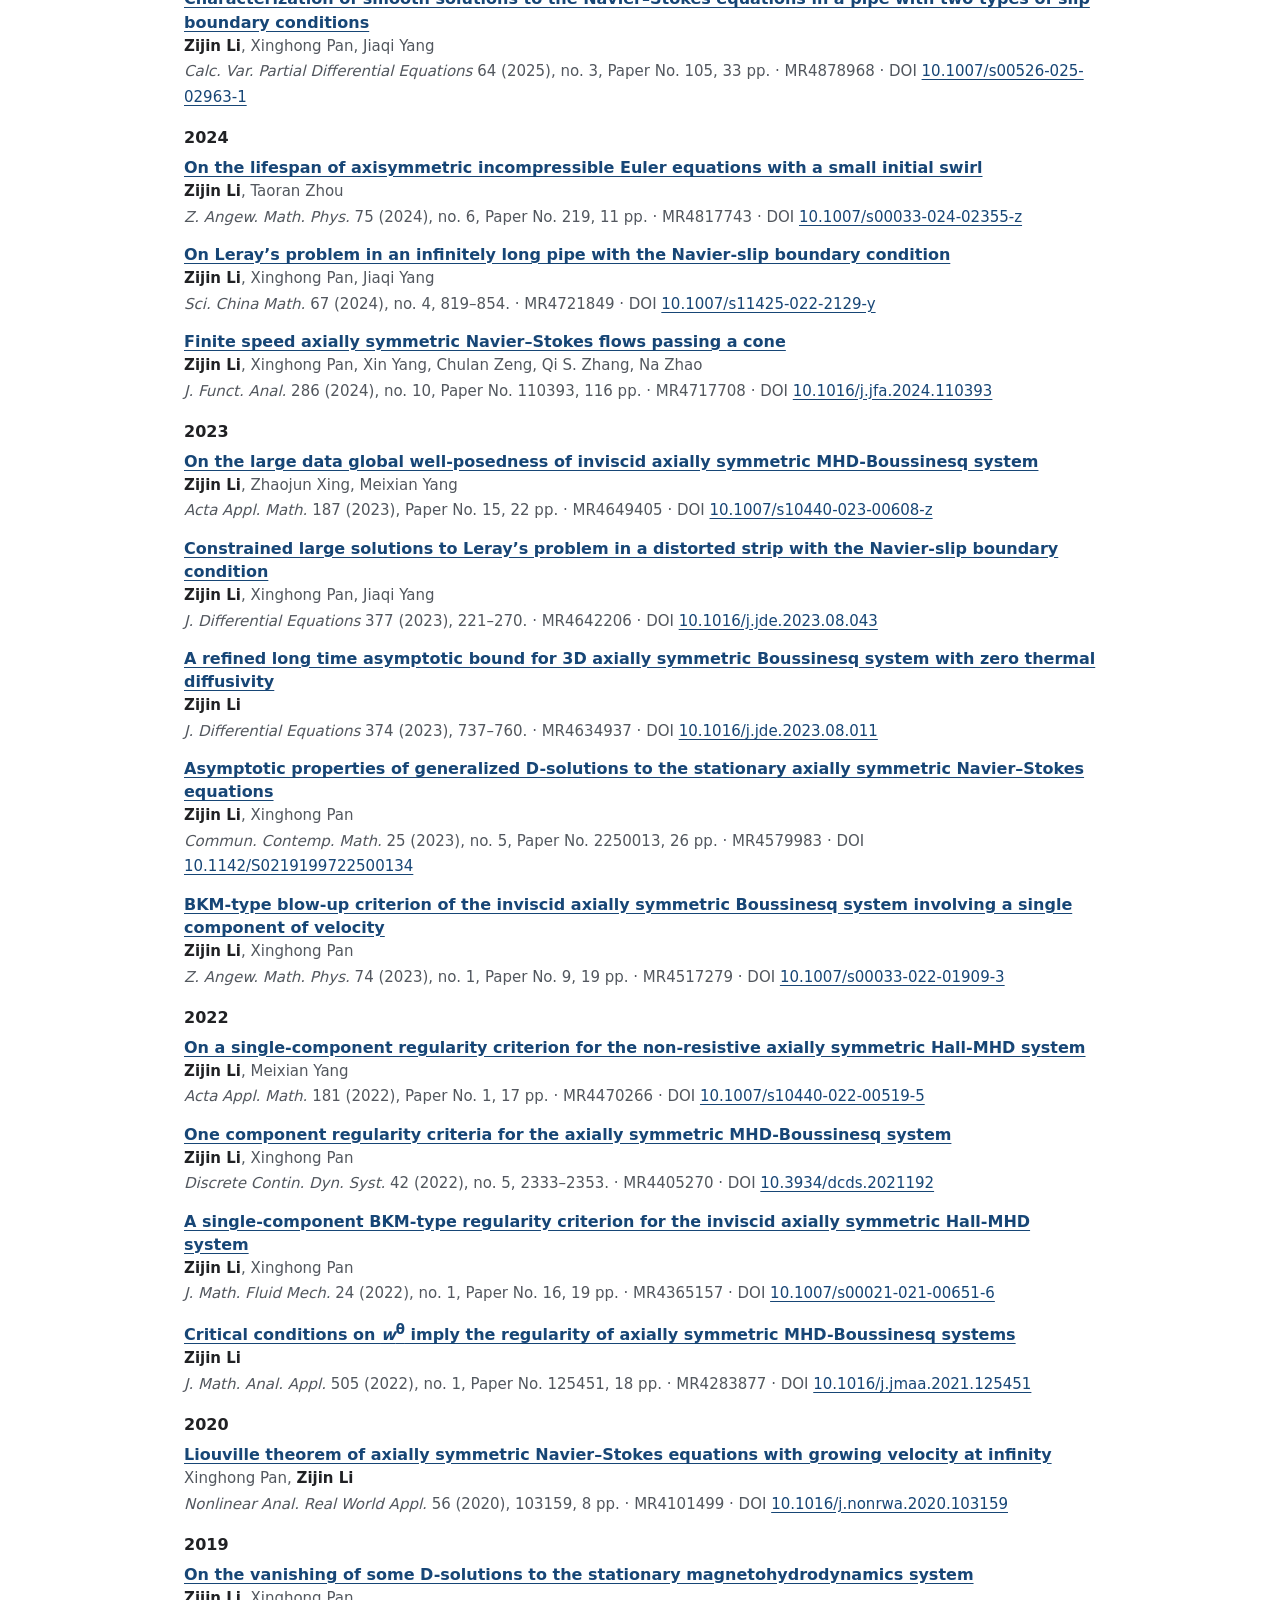
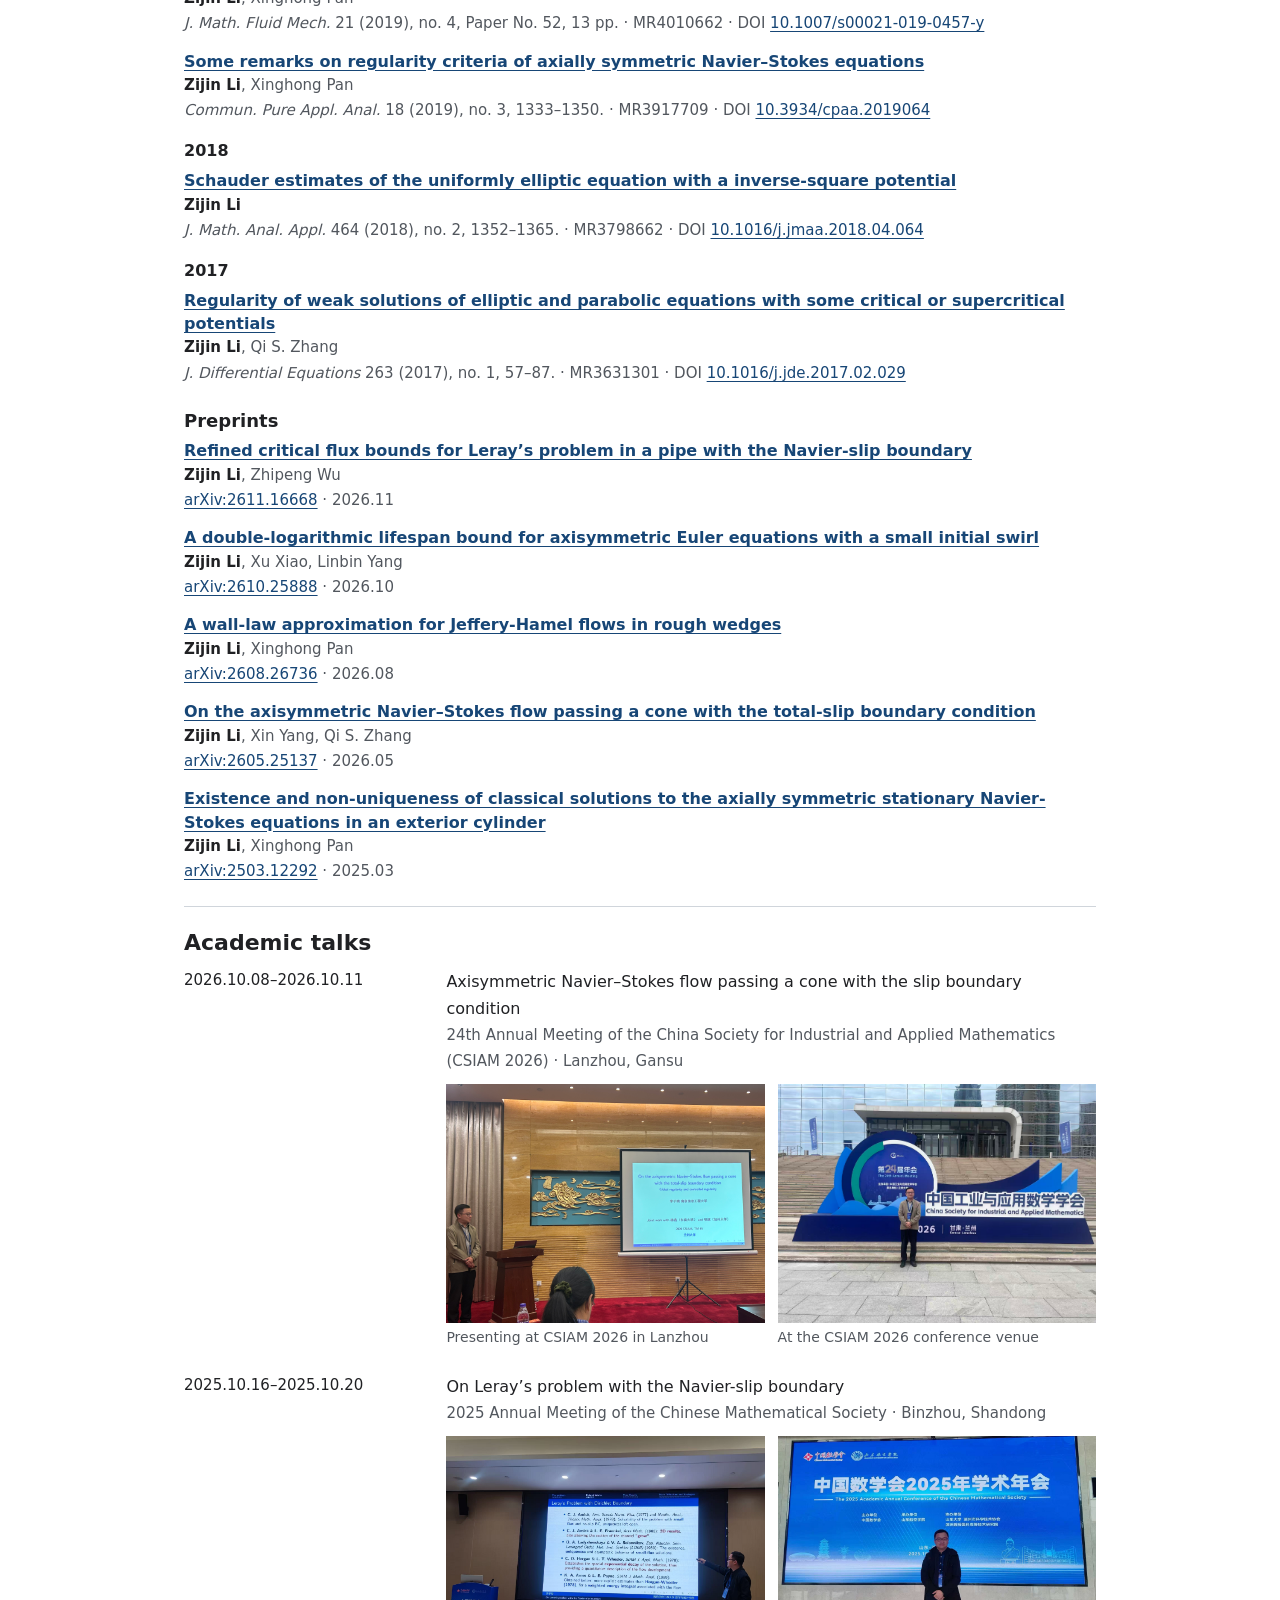
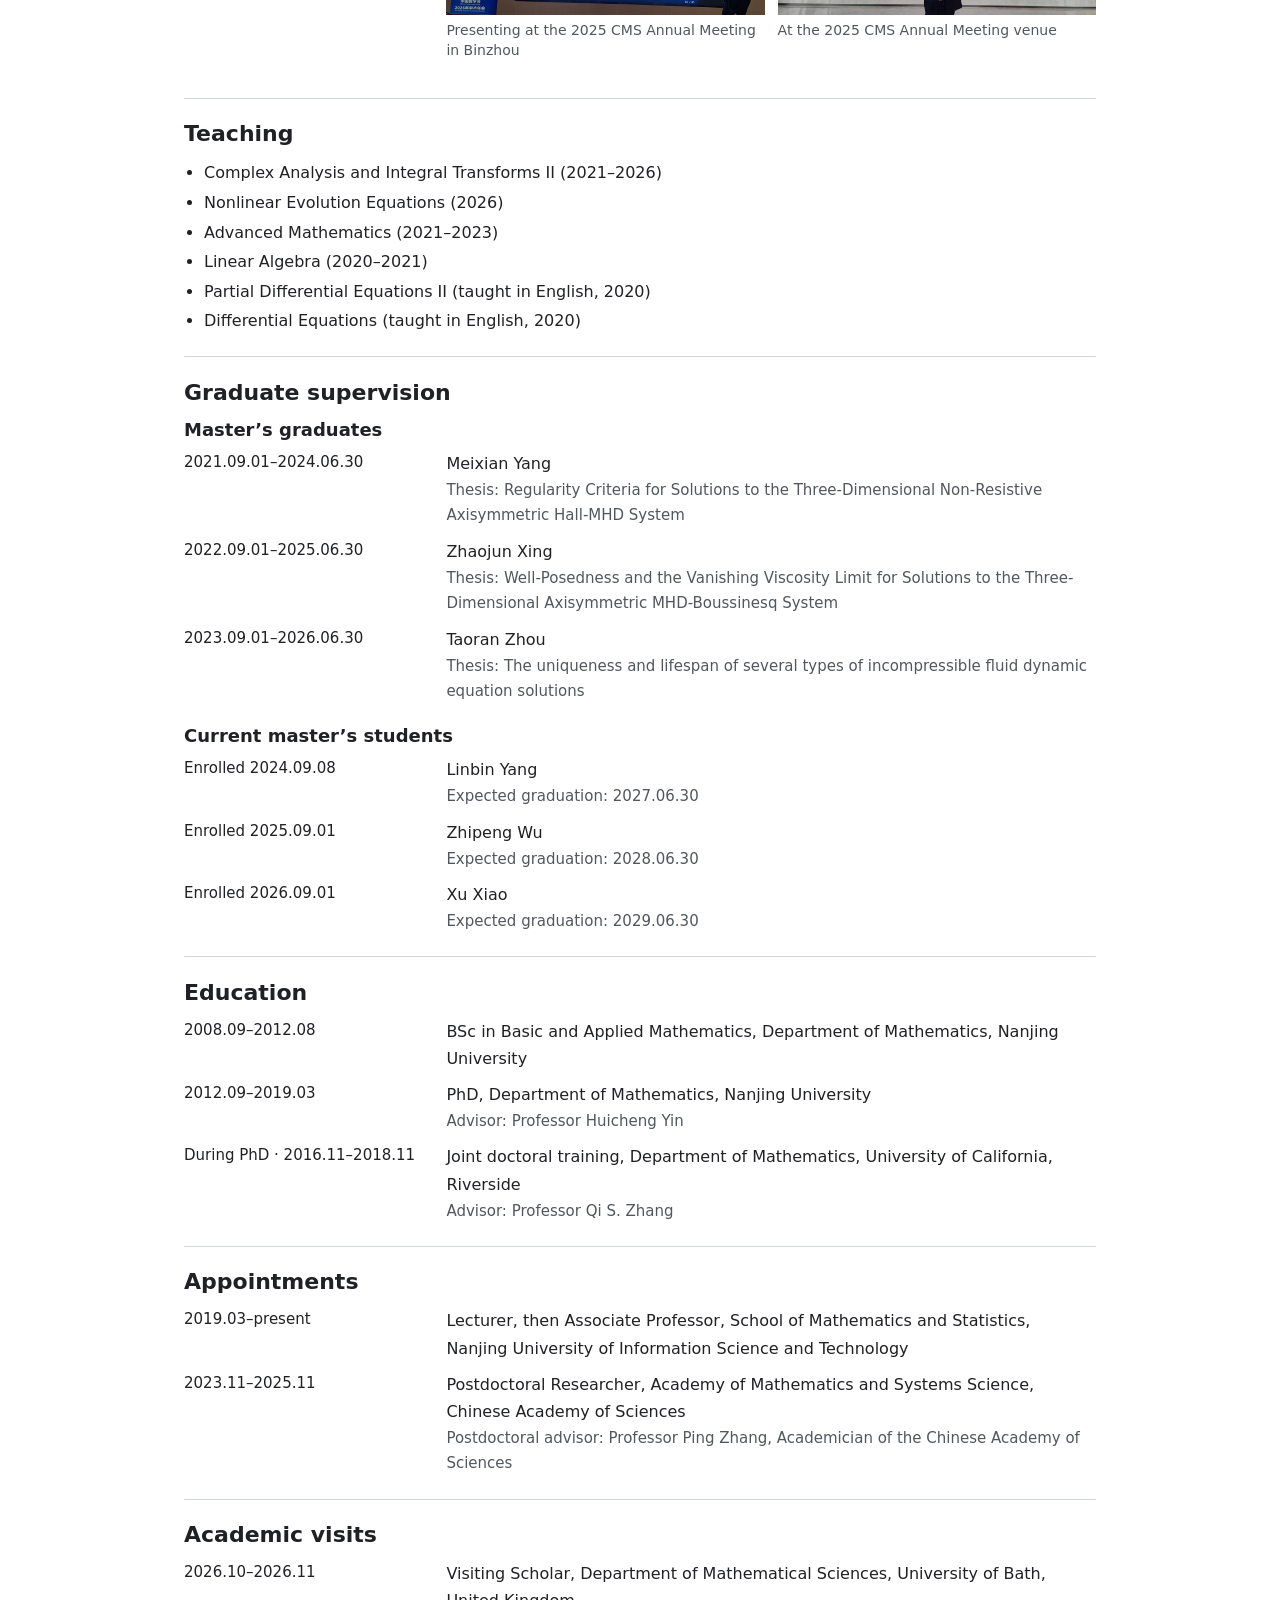
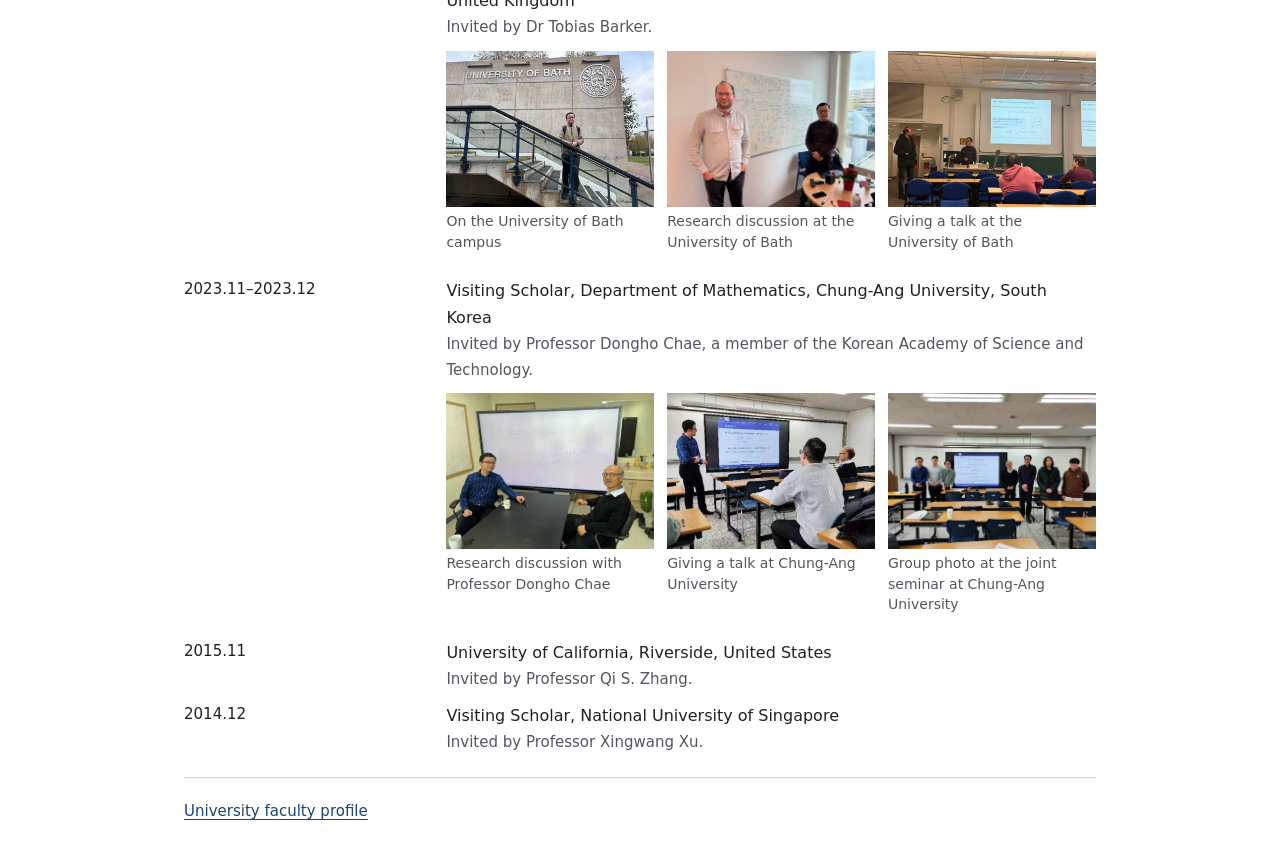
==== commit a16f7cff: "Add files via upload" ====
--- a/en.html
+++ b/en.html
@@ -276,7 +276,7 @@
     <li>
       <span class="date">2023.09.01–2026.06.30</span>
       <div>
-        Taoran Zhou<p class="timeline-note">Thesis: Lifespan and Uniqueness of Solutions to Several Systems of Equations in Incompressible Fluid Mechanics</p>
+        Taoran Zhou<p class="timeline-note">Thesis: The uniqueness and lifespan of several types of incompressible fluid dynamic equation solutions</p>
         
       </div>
     </li>
@@ -387,9 +387,16 @@
       </div>
     </li>
     <li>
+      <span class="date">2015.11</span>
+      <div>
+        University of California, Riverside, United States<p class="timeline-note">Invited by Professor Qi S. Zhang.</p>
+        
+      </div>
+    </li>
+    <li>
       <span class="date">2014.12</span>
       <div>
-        Visiting Scholar, National University of Singapore
+        Visiting Scholar, National University of Singapore<p class="timeline-note">Invited by Professor Xingwang Xu.</p>
         
       </div>
     </li>
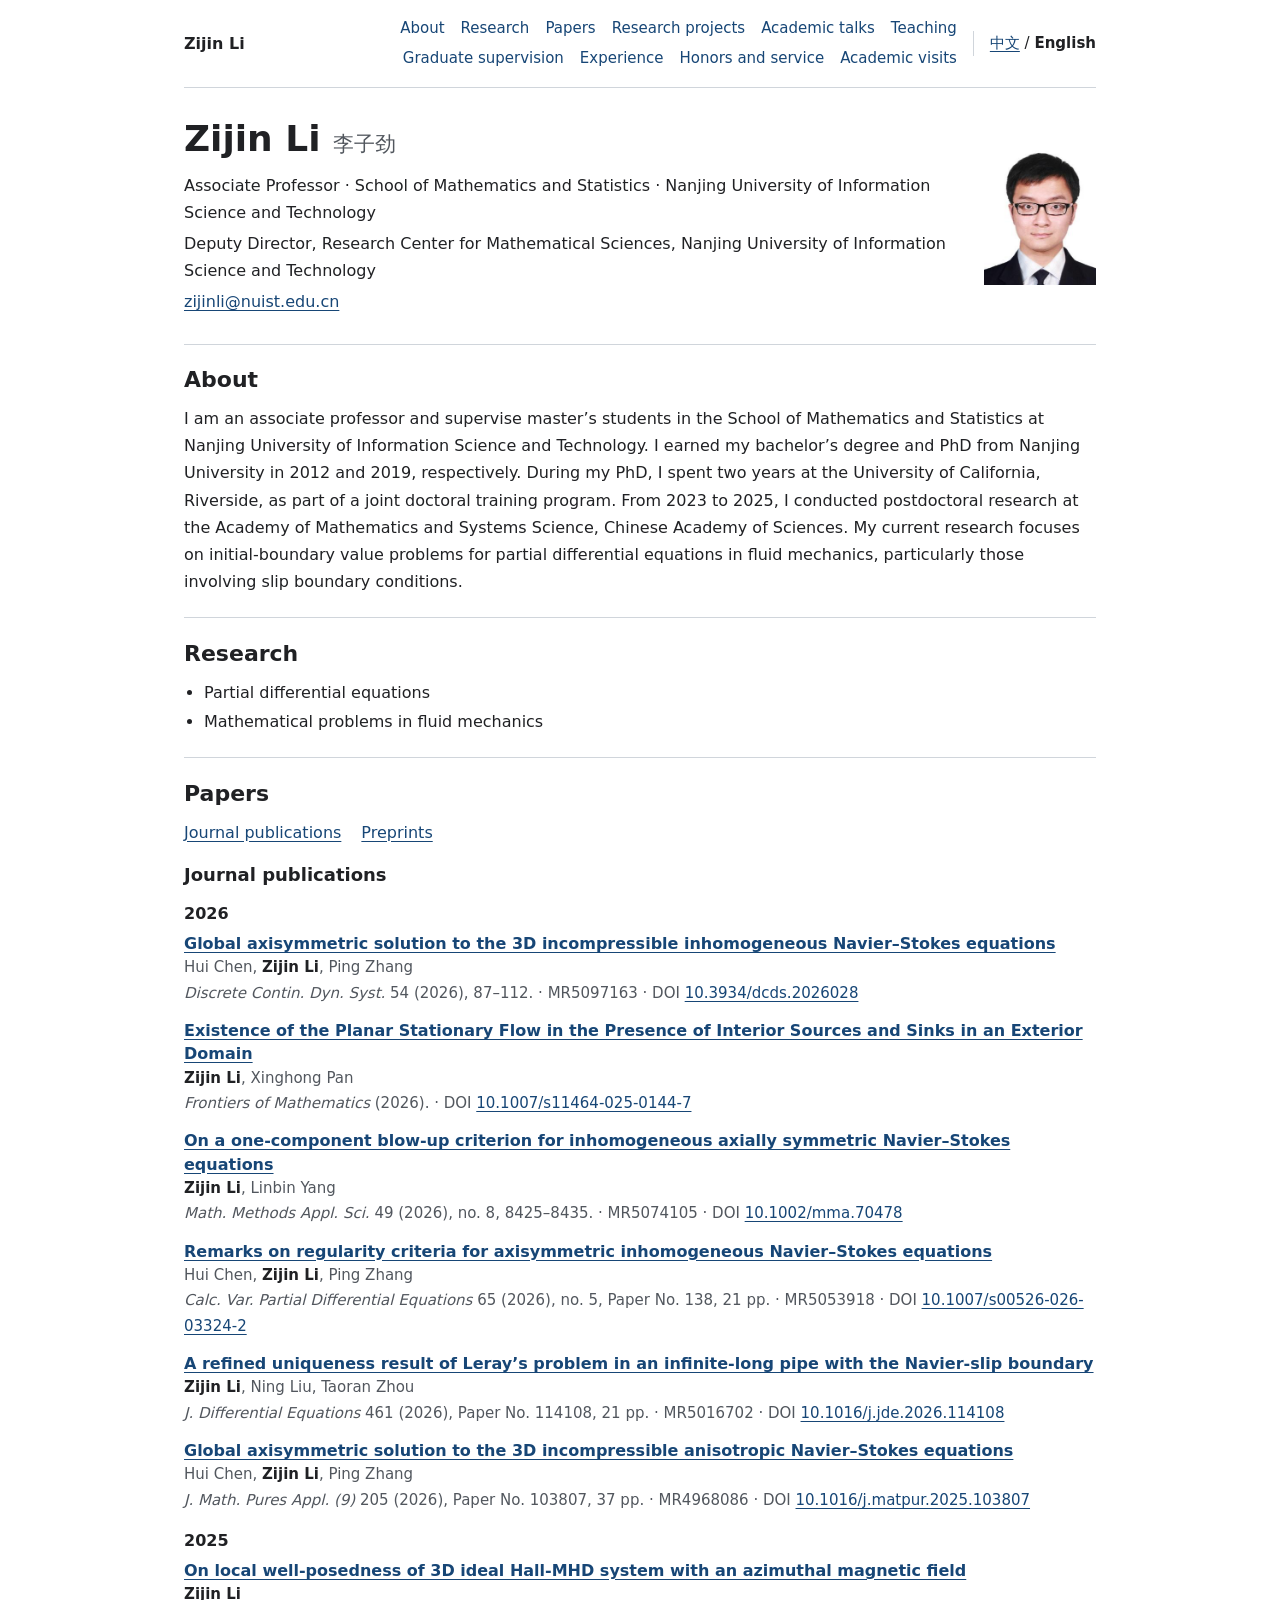
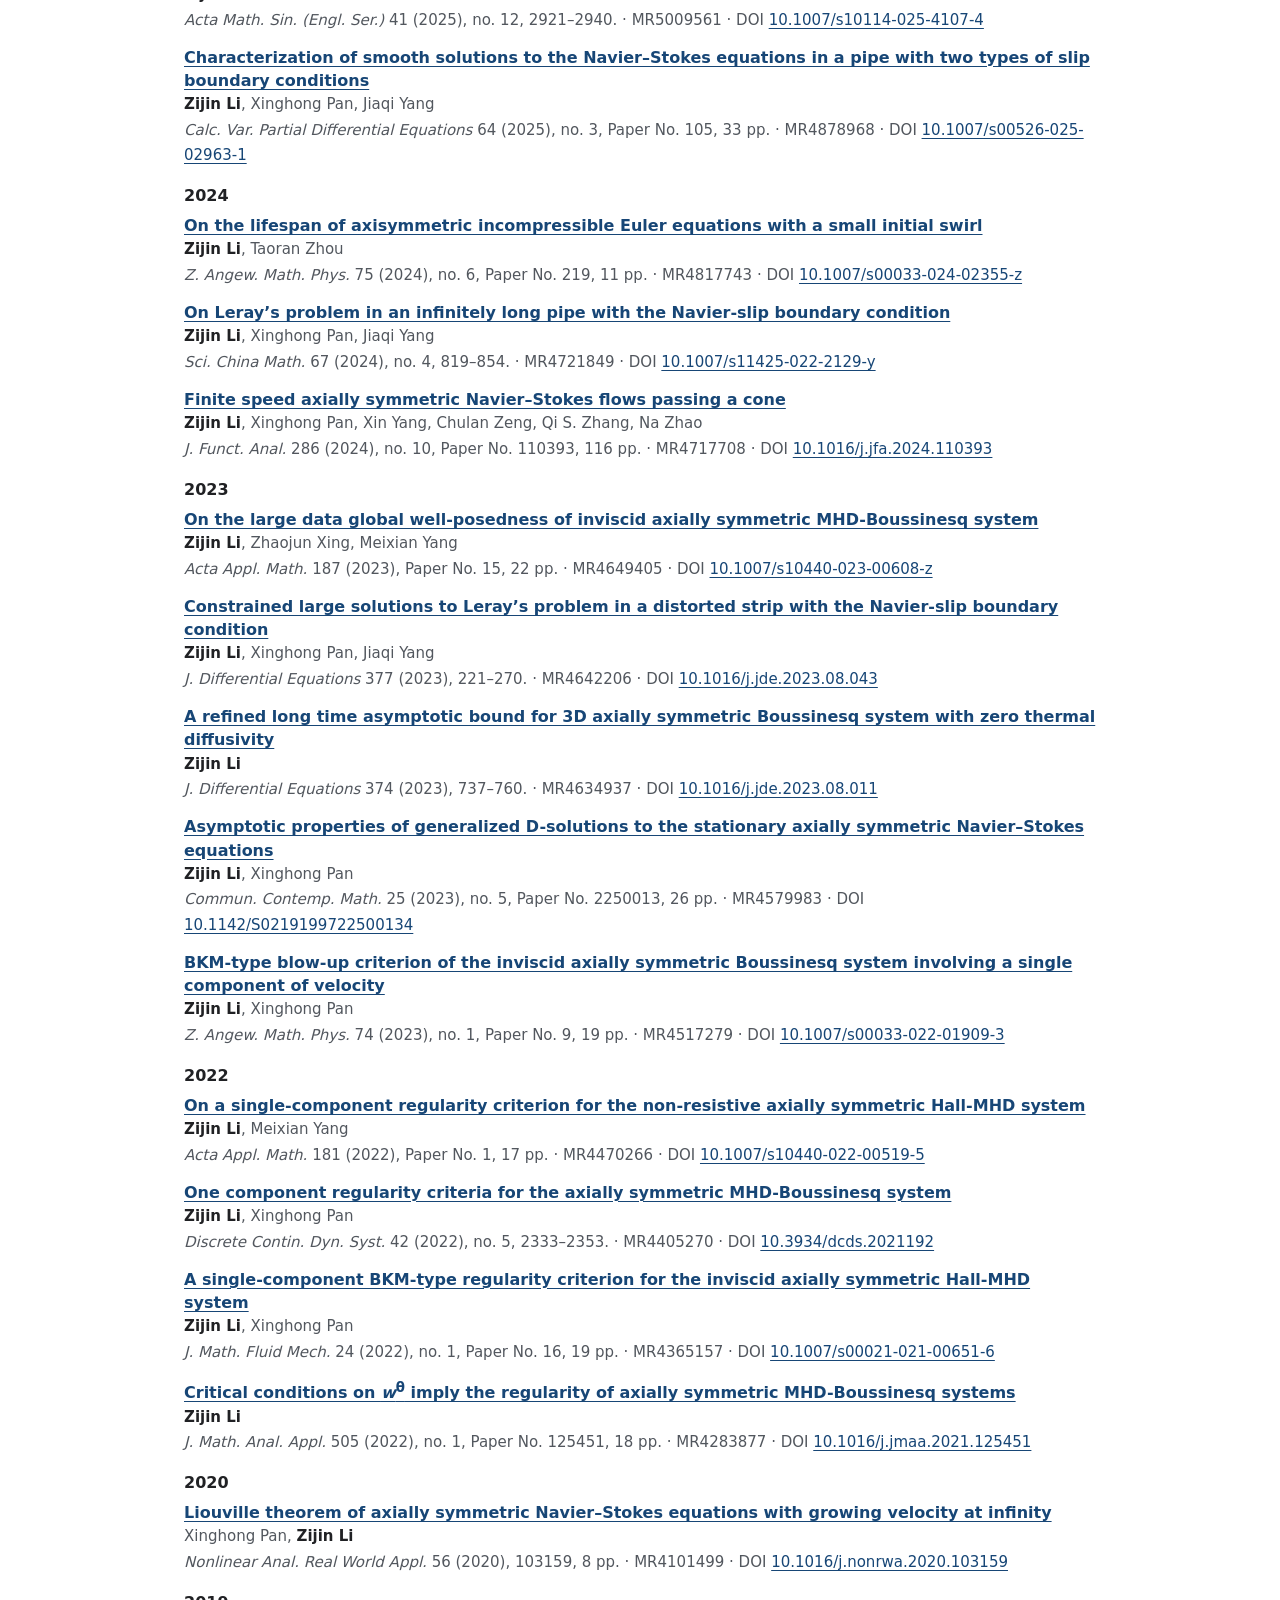
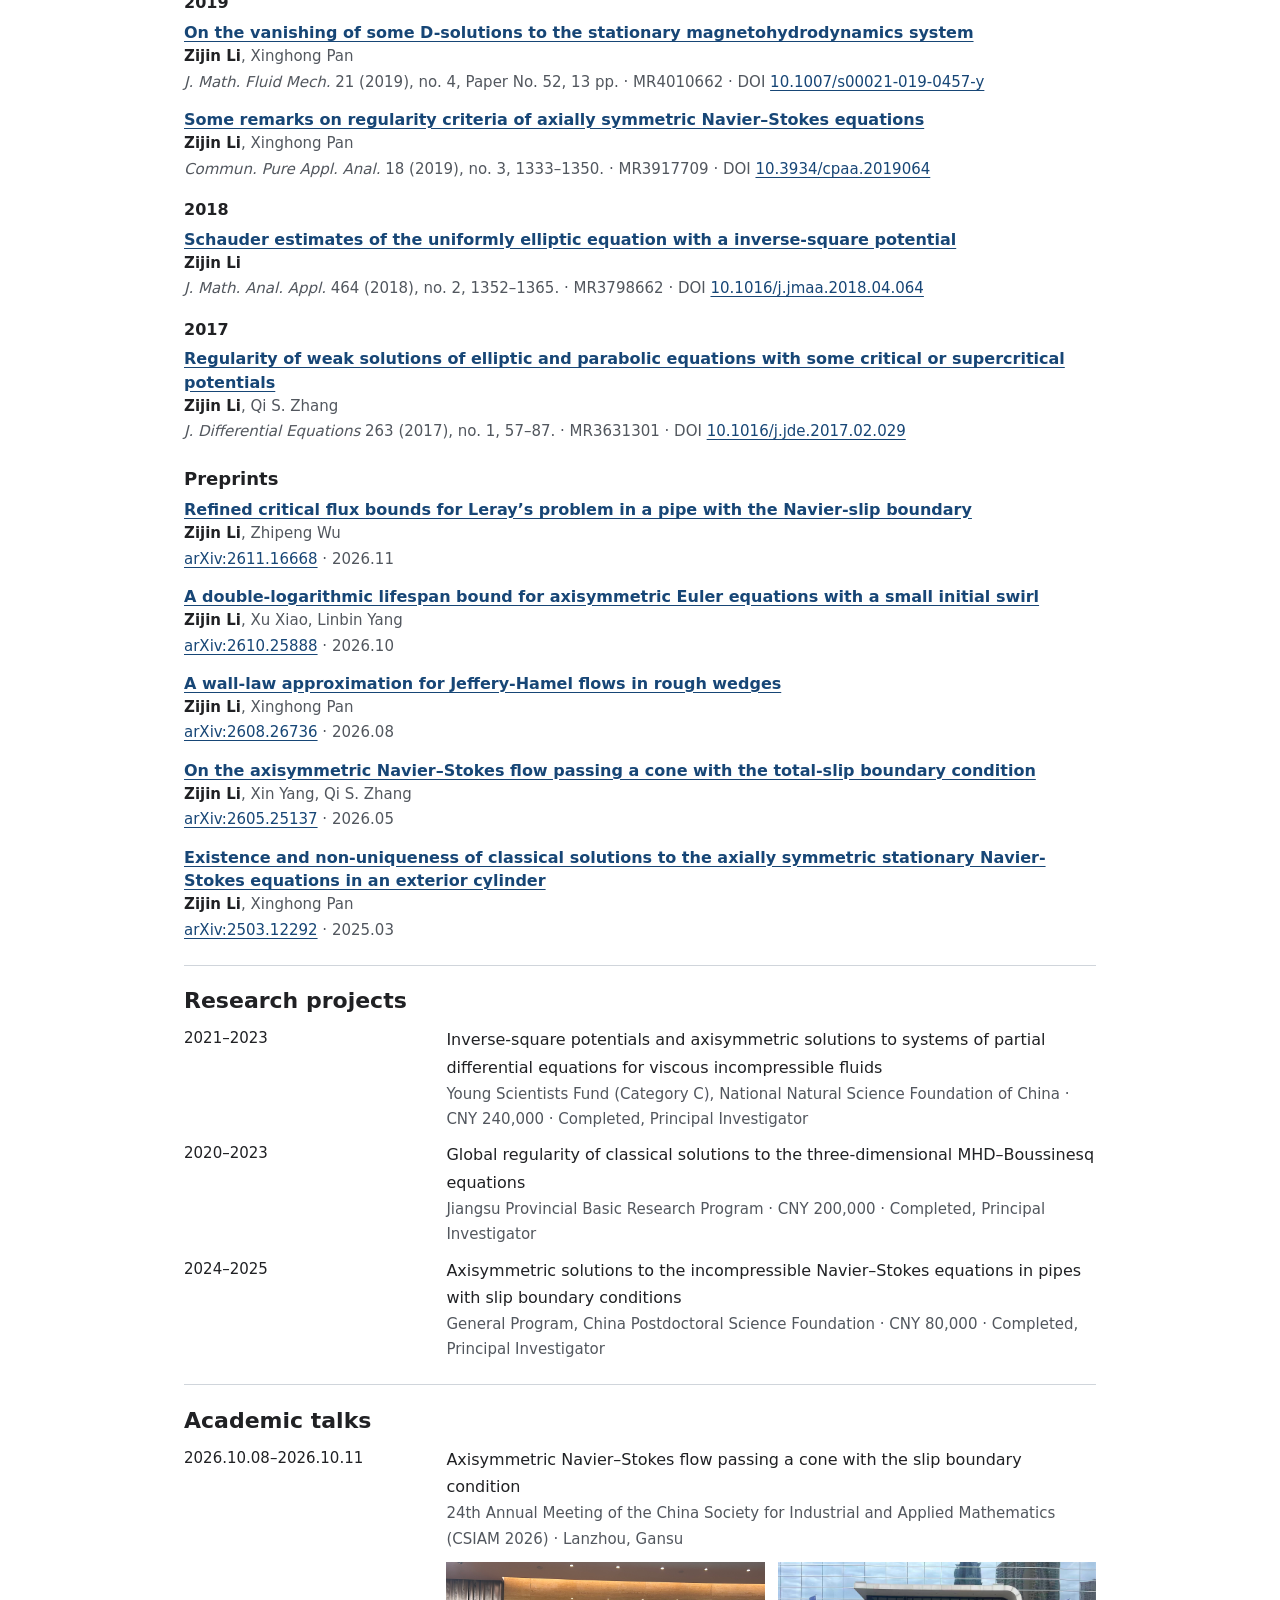
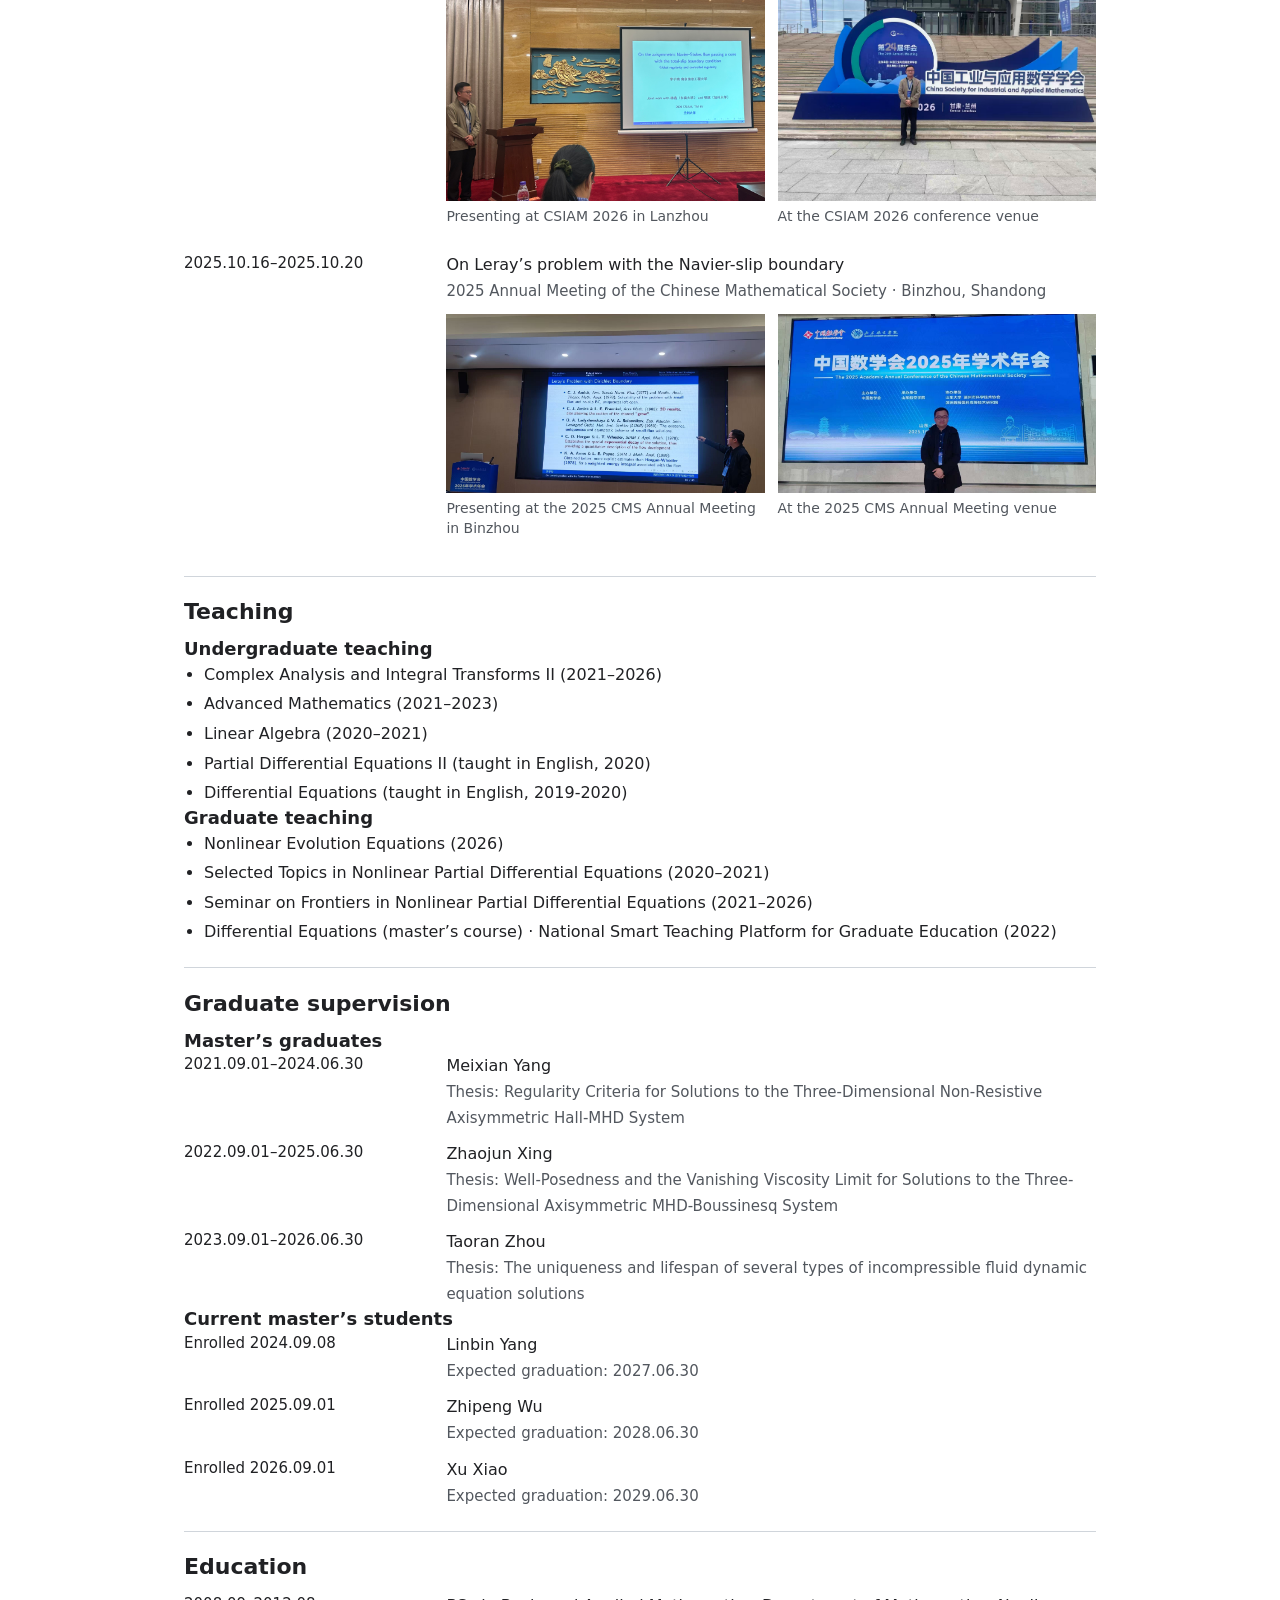
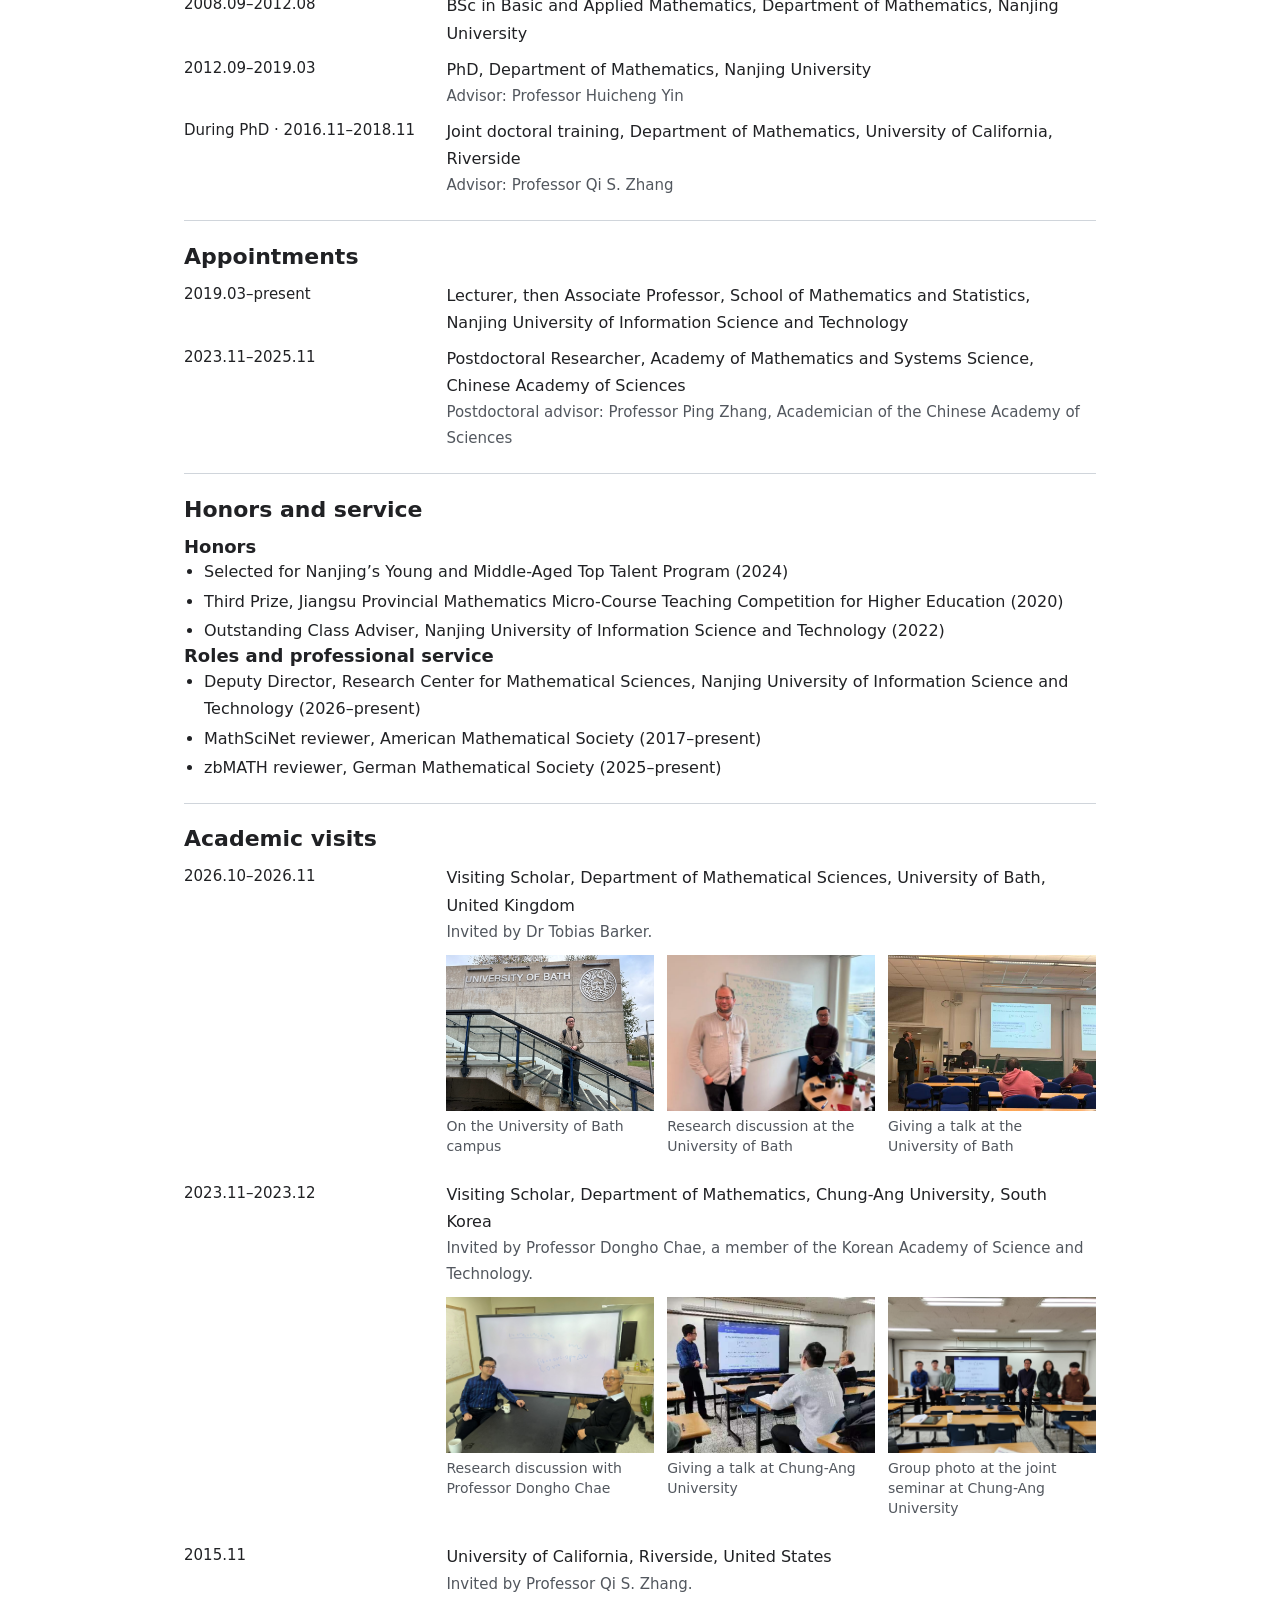
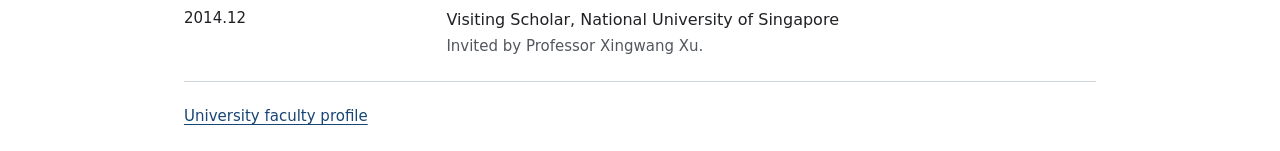
==== commit 8d08b07e: "Add files via upload" ====
--- a/en.html
+++ b/en.html
@@ -15,10 +15,12 @@
       <a href="#about">About</a>
       <a href="#research">Research</a>
       <a href="#publications">Papers</a>
+      <a href="#projects">Research projects</a>
       <a href="#talks">Academic talks</a>
       <a href="#teaching">Teaching</a>
       <a href="#supervision">Graduate supervision</a>
       <a href="#education">Experience</a>
+      <a href="#honors">Honors and service</a>
       <a href="#visits">Academic visits</a>
     </nav>
     <nav class="languages" aria-label="Language"><a lang="zh-CN" hreflang="zh-CN" href="zh.html">中文</a><span aria-hidden="true"> / </span><span lang="en" aria-current="page">English</span></nav>
@@ -28,6 +30,7 @@
       <div>
         <h1>Zijin Li <span lang="zh-CN">李子劲</span></h1>
         <p>Associate Professor · School of Mathematics and Statistics · Nanjing University of Information Science and Technology</p>
+        <p>Deputy Director, Research Center for Mathematical Sciences, Nanjing University of Information Science and Technology</p>
         <p><a href="mailto:zijinli@nuist.edu.cn">zijinli@nuist.edu.cn</a></p>
       </div>
       <img src="profile.jpg" alt="Zijin Li" width="262" height="323">
@@ -220,6 +223,32 @@
   </ul>
       </div>
     </section>
+    <section id="projects">
+      <h2>Research projects</h2>
+      <ul class="timeline">
+    <li>
+      <span class="date">2021–2023</span>
+      <div>
+        Inverse-square potentials and axisymmetric solutions to systems of partial differential equations for viscous incompressible fluids<p class="timeline-note">Young Scientists Fund (Category C), National Natural Science Foundation of China · CNY 240,000 · Completed, Principal Investigator</p>
+        
+      </div>
+    </li>
+    <li>
+      <span class="date">2020–2023</span>
+      <div>
+        Global regularity of classical solutions to the three-dimensional MHD–Boussinesq equations<p class="timeline-note">Jiangsu Provincial Basic Research Program · CNY 200,000 · Completed, Principal Investigator</p>
+        
+      </div>
+    </li>
+    <li>
+      <span class="date">2024–2025</span>
+      <div>
+        Axisymmetric solutions to the incompressible Navier–Stokes equations in pipes with slip boundary conditions<p class="timeline-note">General Program, China Postdoctoral Science Foundation · CNY 80,000 · Completed, Principal Investigator</p>
+        
+      </div>
+    </li>
+  </ul>
+    </section>
     <section id="talks">
       <h2>Academic talks</h2>
       <ul class="timeline">
@@ -253,9 +282,18 @@
     </section>
     <section id="teaching">
       <h2>Teaching</h2>
-      <ul class="text-list"><li>Complex Analysis and Integral Transforms II (2021–2026)</li><li>Nonlinear Evolution Equations (2026)</li><li>Advanced Mathematics (2021–2023)</li><li>Linear Algebra (2020–2021)</li><li>Partial Differential Equations II (taught in English, 2020)</li><li>Differential Equations (taught in English, 2020)</li></ul>
-    </section>
-    <section id="supervision" class="supervision">
+      <div class="teaching-columns">
+        <div class="grouped-section">
+          <h3>Undergraduate teaching</h3>
+          <ul class="text-list"><li>Complex Analysis and Integral Transforms II (2021–2026)</li><li>Advanced Mathematics (2021–2023)</li><li>Linear Algebra (2020–2021)</li><li>Partial Differential Equations II (taught in English, 2020)</li><li>Differential Equations (taught in English, 2019-2020)</li></ul>
+        </div>
+        <div class="grouped-section">
+          <h3>Graduate teaching</h3>
+          <ul class="text-list"><li>Nonlinear Evolution Equations (2026)</li><li>Selected Topics in Nonlinear Partial Differential Equations (2020–2021)</li><li>Seminar on Frontiers in Nonlinear Partial Differential Equations (2021–2026)</li><li>Differential Equations (master’s course) · National Smart Teaching Platform for Graduate Education (2022)</li></ul>
+        </div>
+      </div>
+    </section>
+    <section id="supervision" class="grouped-section">
       <h2>Graduate supervision</h2>
       <h3>Master’s graduates</h3>
       <ul class="timeline">
@@ -350,6 +388,13 @@
       </div>
     </li>
   </ul>
+    </section>
+    <section id="honors" class="grouped-section">
+      <h2>Honors and service</h2>
+      <h3>Honors</h3>
+      <ul class="text-list"><li>Selected for Nanjing’s Young and Middle-Aged Top Talent Program (2024)</li><li>Third Prize, Jiangsu Provincial Mathematics Micro-Course Teaching Competition for Higher Education (2020)</li><li>Outstanding Class Adviser, Nanjing University of Information Science and Technology (2022)</li></ul>
+      <h3>Roles and professional service</h3>
+      <ul class="text-list"><li>Deputy Director, Research Center for Mathematical Sciences, Nanjing University of Information Science and Technology (2026–present)</li><li>MathSciNet reviewer, American Mathematical Society (2017–present)</li><li>zbMATH reviewer, German Mathematical Society (2025–present)</li></ul>
     </section>
     <section id="visits">
       <h2>Academic visits</h2>
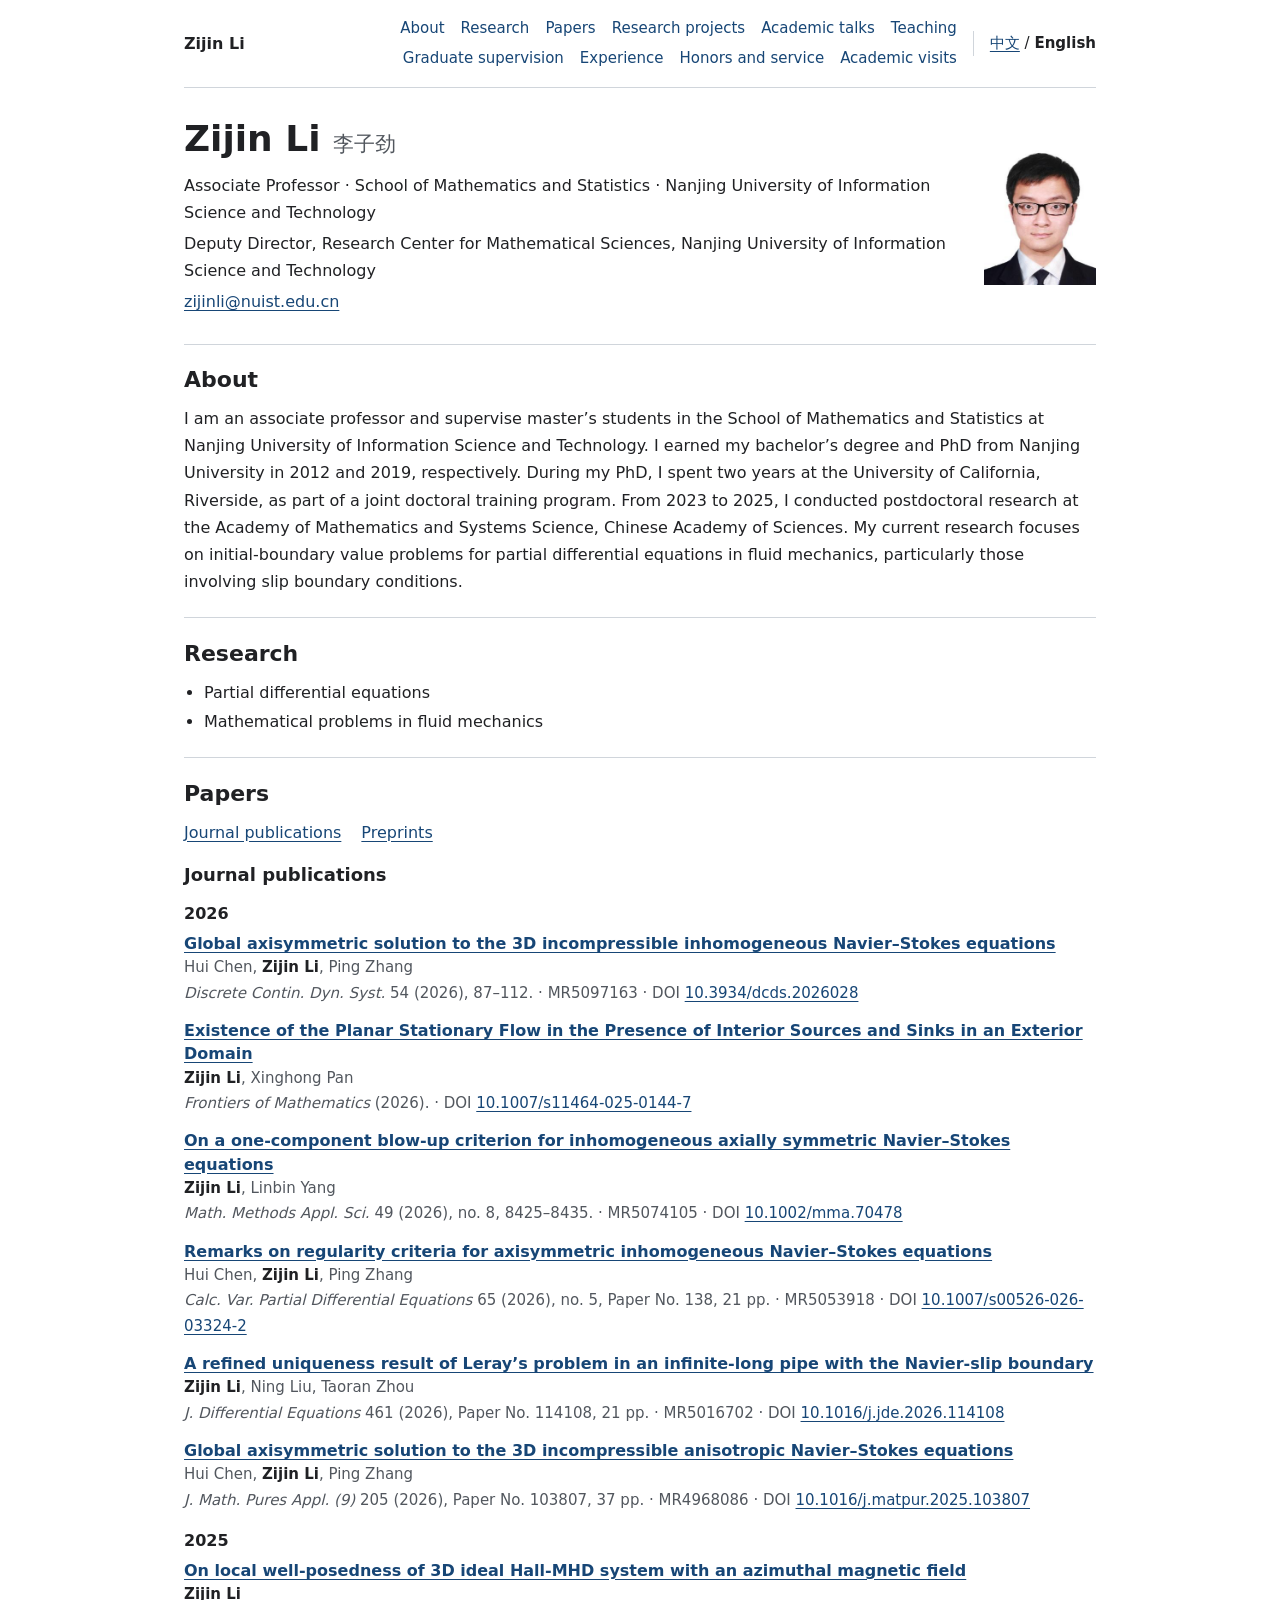
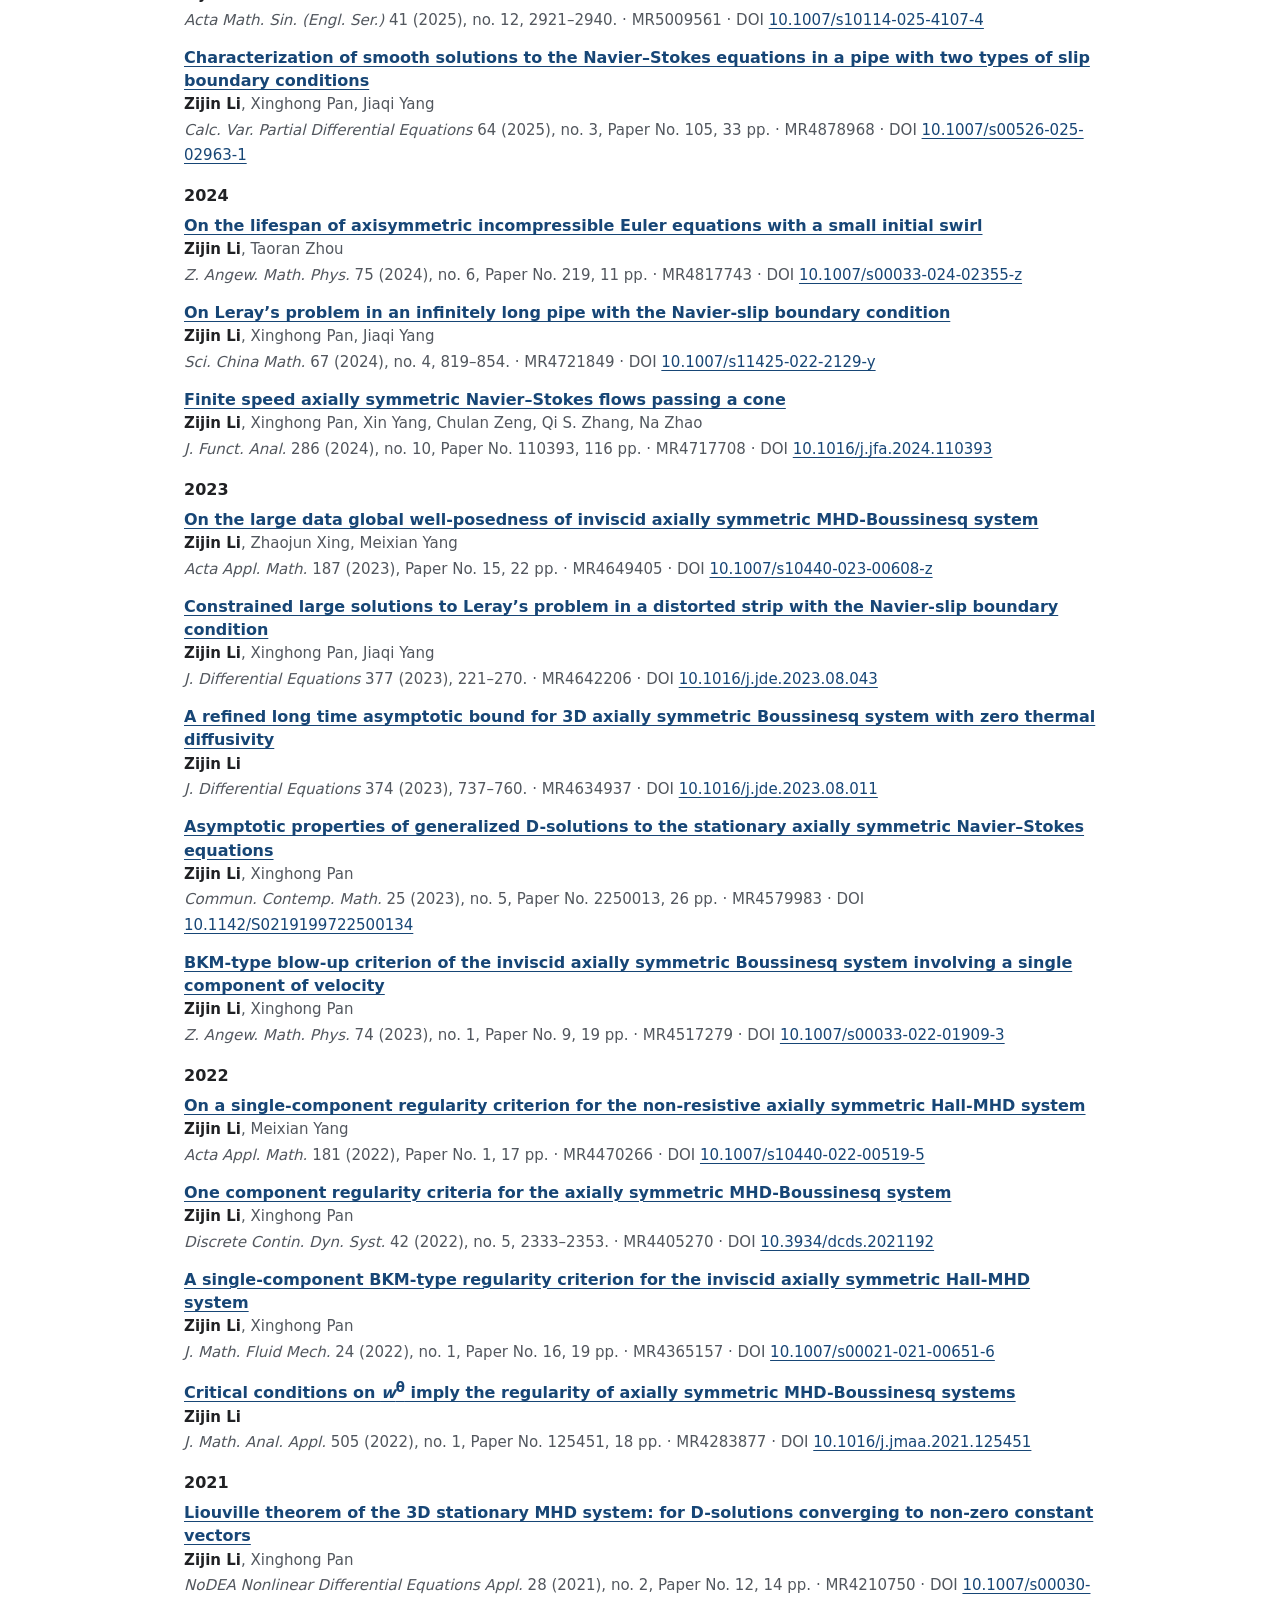
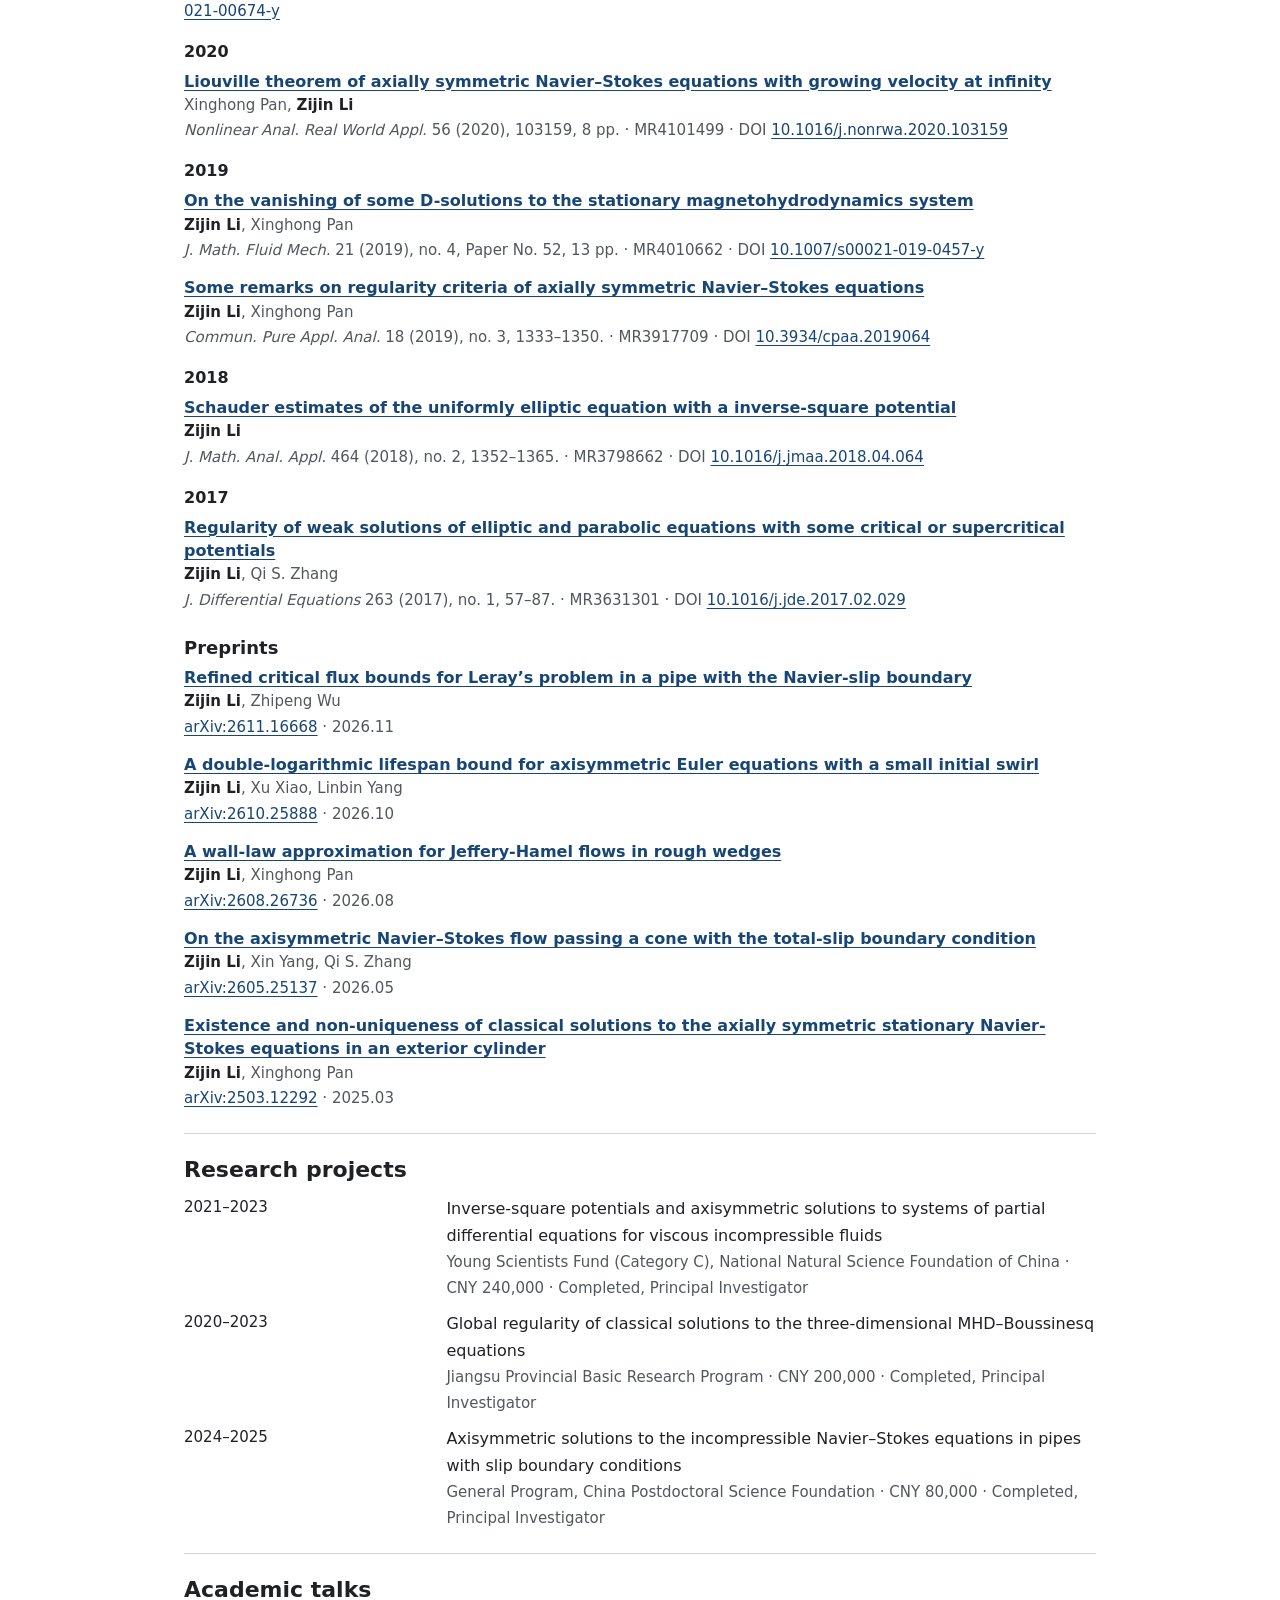
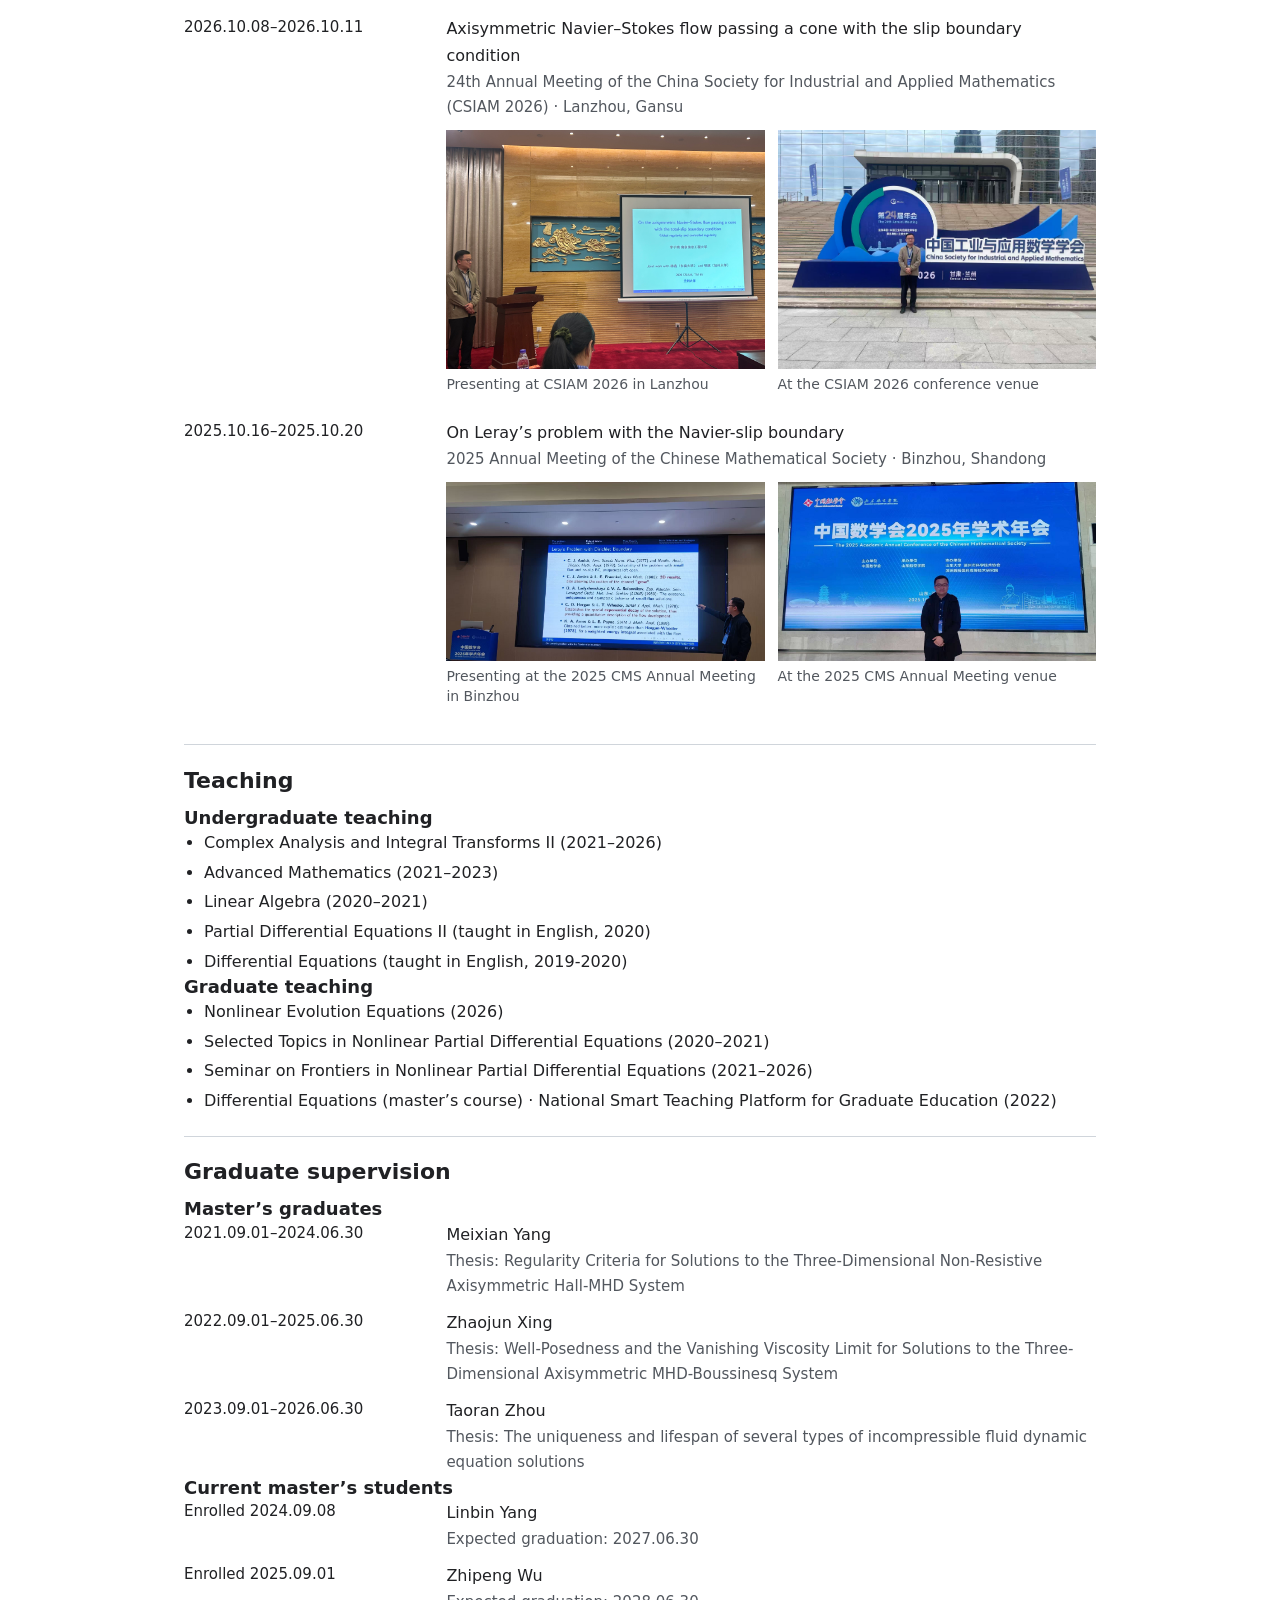
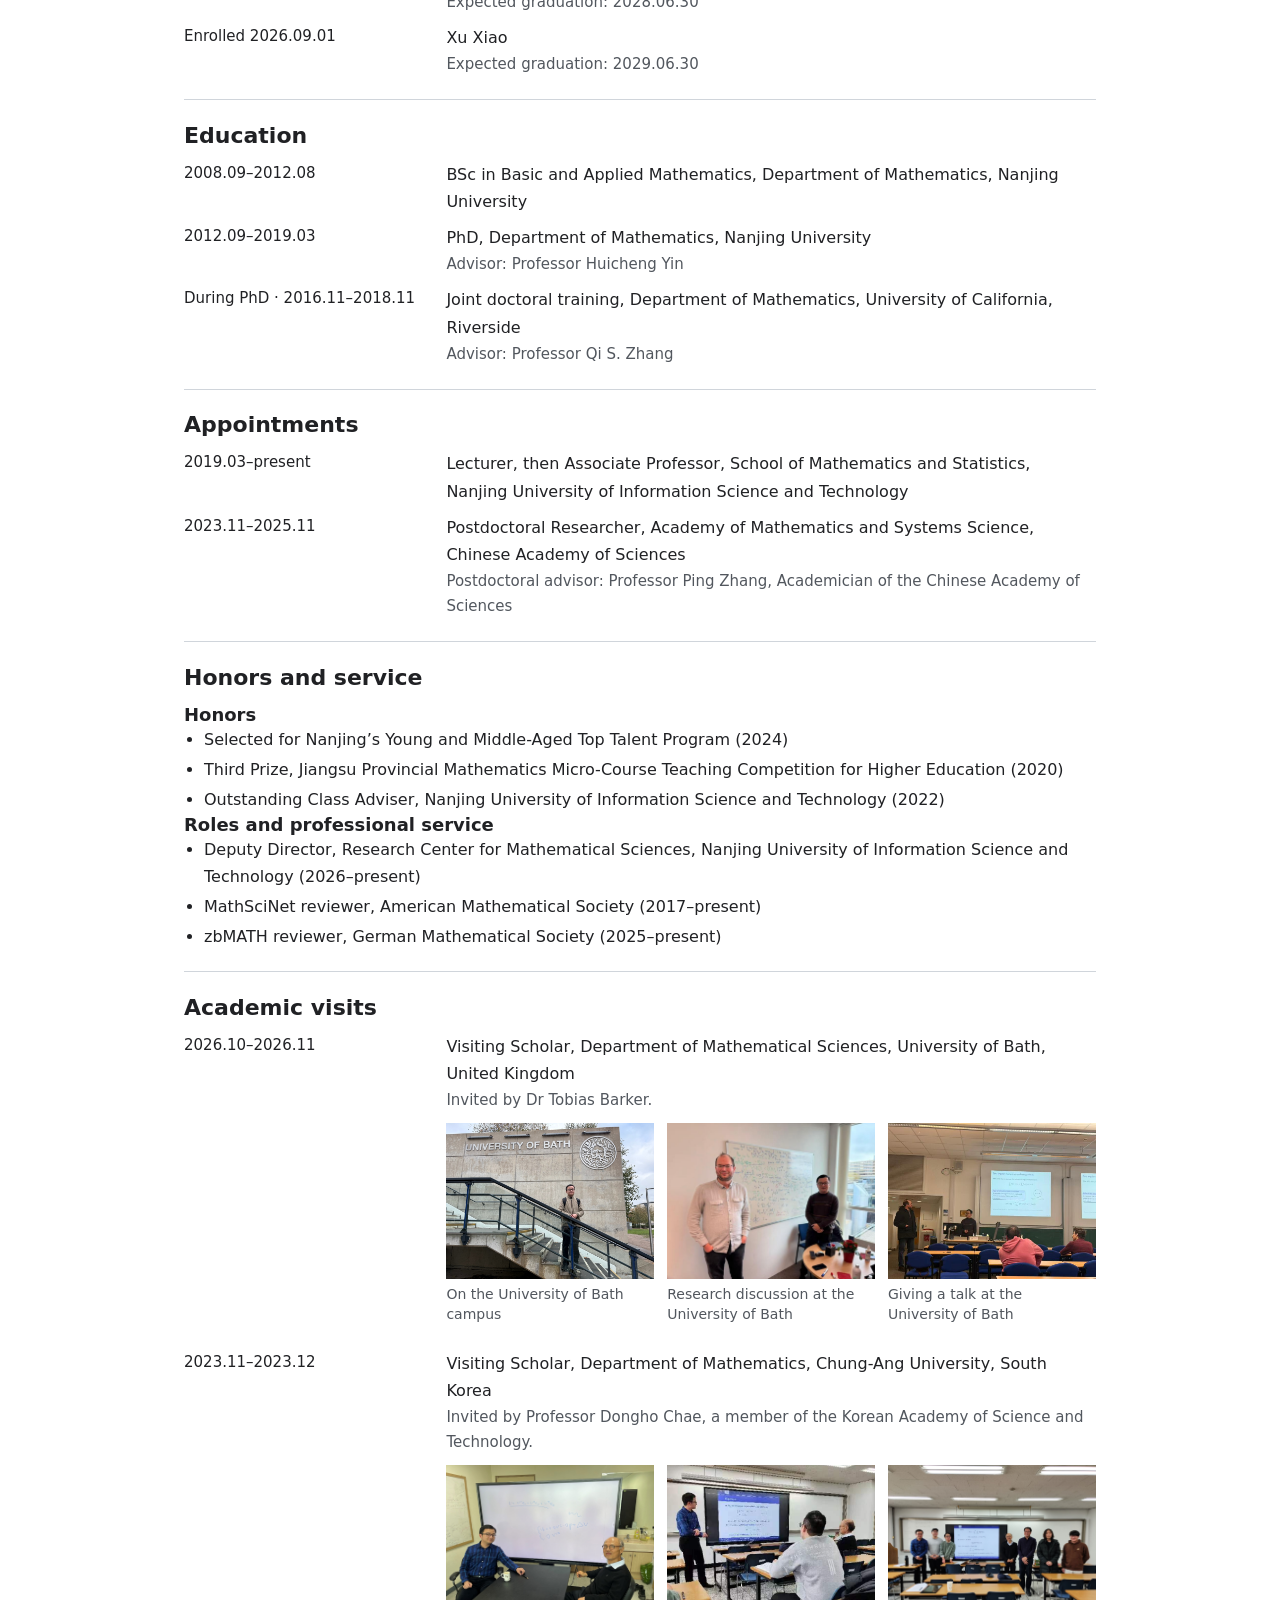
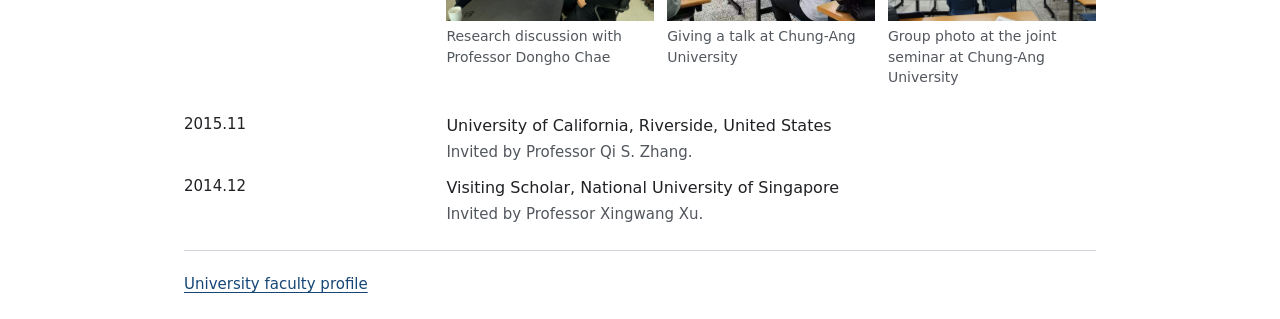
==== commit 940c6b71: "Add files via upload" ====
--- a/en.html
+++ b/en.html
@@ -50,145 +50,152 @@
         <h3>Journal publications</h3>
         <h4>2026</h4><ul class="papers" lang="en">
       <li class="paper">
-        <p class="paper-title"><a href="https://doi.org/10.3934/dcds.2026028">Global axisymmetric solution to the 3D incompressible inhomogeneous Navier–Stokes equations</a></p>
+        <p class="paper-title"><a href="https://doi.org/10.3934/dcds.2026028" target="_blank" rel="noopener">Global axisymmetric solution to the 3D incompressible inhomogeneous Navier–Stokes equations</a></p>
         <p class="paper-authors">Hui Chen, <strong>Zijin Li</strong>, Ping Zhang</p>
-        <p class="paper-citation"><cite>Discrete Contin. Dyn. Syst.</cite> 54 (2026), 87–112. · MR5097163 · DOI <a class="doi" href="https://doi.org/10.3934/dcds.2026028">10.3934/dcds.2026028</a></p>
-      </li>
-      <li class="paper">
-        <p class="paper-title"><a href="https://doi.org/10.1007/s11464-025-0144-7">Existence of the Planar Stationary Flow in the Presence of Interior Sources and Sinks in an Exterior Domain</a></p>
-        <p class="paper-authors"><strong>Zijin Li</strong>, Xinghong Pan</p>
-        <p class="paper-citation"><cite>Frontiers of Mathematics</cite> (2026). · DOI <a class="doi" href="https://doi.org/10.1007/s11464-025-0144-7">10.1007/s11464-025-0144-7</a></p>
-      </li>
-      <li class="paper">
-        <p class="paper-title"><a href="https://doi.org/10.1002/mma.70478">On a one-component blow-up criterion for inhomogeneous axially symmetric Navier–Stokes equations</a></p>
+        <p class="paper-citation"><cite>Discrete Contin. Dyn. Syst.</cite> 54 (2026), 87–112. · MR5097163 · DOI <a class="doi" href="https://doi.org/10.3934/dcds.2026028" target="_blank" rel="noopener">10.3934/dcds.2026028</a></p>
+      </li>
+      <li class="paper">
+        <p class="paper-title"><a href="https://doi.org/10.1007/s11464-025-0144-7" target="_blank" rel="noopener">Existence of the Planar Stationary Flow in the Presence of Interior Sources and Sinks in an Exterior Domain</a></p>
+        <p class="paper-authors"><strong>Zijin Li</strong>, Xinghong Pan</p>
+        <p class="paper-citation"><cite>Frontiers of Mathematics</cite> (2026). · DOI <a class="doi" href="https://doi.org/10.1007/s11464-025-0144-7" target="_blank" rel="noopener">10.1007/s11464-025-0144-7</a></p>
+      </li>
+      <li class="paper">
+        <p class="paper-title"><a href="https://doi.org/10.1002/mma.70478" target="_blank" rel="noopener">On a one-component blow-up criterion for inhomogeneous axially symmetric Navier–Stokes equations</a></p>
         <p class="paper-authors"><strong>Zijin Li</strong>, Linbin Yang</p>
-        <p class="paper-citation"><cite>Math. Methods Appl. Sci.</cite> 49 (2026), no. 8, 8425–8435. · MR5074105 · DOI <a class="doi" href="https://doi.org/10.1002/mma.70478">10.1002/mma.70478</a></p>
-      </li>
-      <li class="paper">
-        <p class="paper-title"><a href="https://doi.org/10.1007/s00526-026-03324-2">Remarks on regularity criteria for axisymmetric inhomogeneous Navier–Stokes equations</a></p>
+        <p class="paper-citation"><cite>Math. Methods Appl. Sci.</cite> 49 (2026), no. 8, 8425–8435. · MR5074105 · DOI <a class="doi" href="https://doi.org/10.1002/mma.70478" target="_blank" rel="noopener">10.1002/mma.70478</a></p>
+      </li>
+      <li class="paper">
+        <p class="paper-title"><a href="https://doi.org/10.1007/s00526-026-03324-2" target="_blank" rel="noopener">Remarks on regularity criteria for axisymmetric inhomogeneous Navier–Stokes equations</a></p>
         <p class="paper-authors">Hui Chen, <strong>Zijin Li</strong>, Ping Zhang</p>
-        <p class="paper-citation"><cite>Calc. Var. Partial Differential Equations</cite> 65 (2026), no. 5, Paper No. 138, 21 pp. · MR5053918 · DOI <a class="doi" href="https://doi.org/10.1007/s00526-026-03324-2">10.1007/s00526-026-03324-2</a></p>
-      </li>
-      <li class="paper">
-        <p class="paper-title"><a href="https://doi.org/10.1016/j.jde.2026.114108">A refined uniqueness result of Leray’s problem in an infinite-long pipe with the Navier-slip boundary</a></p>
+        <p class="paper-citation"><cite>Calc. Var. Partial Differential Equations</cite> 65 (2026), no. 5, Paper No. 138, 21 pp. · MR5053918 · DOI <a class="doi" href="https://doi.org/10.1007/s00526-026-03324-2" target="_blank" rel="noopener">10.1007/s00526-026-03324-2</a></p>
+      </li>
+      <li class="paper">
+        <p class="paper-title"><a href="https://doi.org/10.1016/j.jde.2026.114108" target="_blank" rel="noopener">A refined uniqueness result of Leray’s problem in an infinite-long pipe with the Navier-slip boundary</a></p>
         <p class="paper-authors"><strong>Zijin Li</strong>, Ning Liu, Taoran Zhou</p>
-        <p class="paper-citation"><cite>J. Differential Equations</cite> 461 (2026), Paper No. 114108, 21 pp. · MR5016702 · DOI <a class="doi" href="https://doi.org/10.1016/j.jde.2026.114108">10.1016/j.jde.2026.114108</a></p>
-      </li>
-      <li class="paper">
-        <p class="paper-title"><a href="https://doi.org/10.1016/j.matpur.2025.103807">Global axisymmetric solution to the 3D incompressible anisotropic Navier–Stokes equations</a></p>
+        <p class="paper-citation"><cite>J. Differential Equations</cite> 461 (2026), Paper No. 114108, 21 pp. · MR5016702 · DOI <a class="doi" href="https://doi.org/10.1016/j.jde.2026.114108" target="_blank" rel="noopener">10.1016/j.jde.2026.114108</a></p>
+      </li>
+      <li class="paper">
+        <p class="paper-title"><a href="https://doi.org/10.1016/j.matpur.2025.103807" target="_blank" rel="noopener">Global axisymmetric solution to the 3D incompressible anisotropic Navier–Stokes equations</a></p>
         <p class="paper-authors">Hui Chen, <strong>Zijin Li</strong>, Ping Zhang</p>
-        <p class="paper-citation"><cite>J. Math. Pures Appl. (9)</cite> 205 (2026), Paper No. 103807, 37 pp. · MR4968086 · DOI <a class="doi" href="https://doi.org/10.1016/j.matpur.2025.103807">10.1016/j.matpur.2025.103807</a></p>
+        <p class="paper-citation"><cite>J. Math. Pures Appl. (9)</cite> 205 (2026), Paper No. 103807, 37 pp. · MR4968086 · DOI <a class="doi" href="https://doi.org/10.1016/j.matpur.2025.103807" target="_blank" rel="noopener">10.1016/j.matpur.2025.103807</a></p>
       </li>
   </ul>
         <h4>2025</h4><ul class="papers" lang="en">
       <li class="paper">
-        <p class="paper-title"><a href="https://doi.org/10.1007/s10114-025-4107-4">On local well-posedness of 3D ideal Hall-MHD system with an azimuthal magnetic field</a></p>
+        <p class="paper-title"><a href="https://doi.org/10.1007/s10114-025-4107-4" target="_blank" rel="noopener">On local well-posedness of 3D ideal Hall-MHD system with an azimuthal magnetic field</a></p>
         <p class="paper-authors"><strong>Zijin Li</strong></p>
-        <p class="paper-citation"><cite>Acta Math. Sin. (Engl. Ser.)</cite> 41 (2025), no. 12, 2921–2940. · MR5009561 · DOI <a class="doi" href="https://doi.org/10.1007/s10114-025-4107-4">10.1007/s10114-025-4107-4</a></p>
-      </li>
-      <li class="paper">
-        <p class="paper-title"><a href="https://doi.org/10.1007/s00526-025-02963-1">Characterization of smooth solutions to the Navier–Stokes equations in a pipe with two types of slip boundary conditions</a></p>
+        <p class="paper-citation"><cite>Acta Math. Sin. (Engl. Ser.)</cite> 41 (2025), no. 12, 2921–2940. · MR5009561 · DOI <a class="doi" href="https://doi.org/10.1007/s10114-025-4107-4" target="_blank" rel="noopener">10.1007/s10114-025-4107-4</a></p>
+      </li>
+      <li class="paper">
+        <p class="paper-title"><a href="https://doi.org/10.1007/s00526-025-02963-1" target="_blank" rel="noopener">Characterization of smooth solutions to the Navier–Stokes equations in a pipe with two types of slip boundary conditions</a></p>
         <p class="paper-authors"><strong>Zijin Li</strong>, Xinghong Pan, Jiaqi Yang</p>
-        <p class="paper-citation"><cite>Calc. Var. Partial Differential Equations</cite> 64 (2025), no. 3, Paper No. 105, 33 pp. · MR4878968 · DOI <a class="doi" href="https://doi.org/10.1007/s00526-025-02963-1">10.1007/s00526-025-02963-1</a></p>
+        <p class="paper-citation"><cite>Calc. Var. Partial Differential Equations</cite> 64 (2025), no. 3, Paper No. 105, 33 pp. · MR4878968 · DOI <a class="doi" href="https://doi.org/10.1007/s00526-025-02963-1" target="_blank" rel="noopener">10.1007/s00526-025-02963-1</a></p>
       </li>
   </ul>
         <h4>2024</h4><ul class="papers" lang="en">
       <li class="paper">
-        <p class="paper-title"><a href="https://doi.org/10.1007/s00033-024-02355-z">On the lifespan of axisymmetric incompressible Euler equations with a small initial swirl</a></p>
+        <p class="paper-title"><a href="https://doi.org/10.1007/s00033-024-02355-z" target="_blank" rel="noopener">On the lifespan of axisymmetric incompressible Euler equations with a small initial swirl</a></p>
         <p class="paper-authors"><strong>Zijin Li</strong>, Taoran Zhou</p>
-        <p class="paper-citation"><cite>Z. Angew. Math. Phys.</cite> 75 (2024), no. 6, Paper No. 219, 11 pp. · MR4817743 · DOI <a class="doi" href="https://doi.org/10.1007/s00033-024-02355-z">10.1007/s00033-024-02355-z</a></p>
-      </li>
-      <li class="paper">
-        <p class="paper-title"><a href="https://doi.org/10.1007/s11425-022-2129-y">On Leray’s problem in an infinitely long pipe with the Navier-slip boundary condition</a></p>
+        <p class="paper-citation"><cite>Z. Angew. Math. Phys.</cite> 75 (2024), no. 6, Paper No. 219, 11 pp. · MR4817743 · DOI <a class="doi" href="https://doi.org/10.1007/s00033-024-02355-z" target="_blank" rel="noopener">10.1007/s00033-024-02355-z</a></p>
+      </li>
+      <li class="paper">
+        <p class="paper-title"><a href="https://doi.org/10.1007/s11425-022-2129-y" target="_blank" rel="noopener">On Leray’s problem in an infinitely long pipe with the Navier-slip boundary condition</a></p>
         <p class="paper-authors"><strong>Zijin Li</strong>, Xinghong Pan, Jiaqi Yang</p>
-        <p class="paper-citation"><cite>Sci. China Math.</cite> 67 (2024), no. 4, 819–854. · MR4721849 · DOI <a class="doi" href="https://doi.org/10.1007/s11425-022-2129-y">10.1007/s11425-022-2129-y</a></p>
-      </li>
-      <li class="paper">
-        <p class="paper-title"><a href="https://doi.org/10.1016/j.jfa.2024.110393">Finite speed axially symmetric Navier–Stokes flows passing a cone</a></p>
+        <p class="paper-citation"><cite>Sci. China Math.</cite> 67 (2024), no. 4, 819–854. · MR4721849 · DOI <a class="doi" href="https://doi.org/10.1007/s11425-022-2129-y" target="_blank" rel="noopener">10.1007/s11425-022-2129-y</a></p>
+      </li>
+      <li class="paper">
+        <p class="paper-title"><a href="https://doi.org/10.1016/j.jfa.2024.110393" target="_blank" rel="noopener">Finite speed axially symmetric Navier–Stokes flows passing a cone</a></p>
         <p class="paper-authors"><strong>Zijin Li</strong>, Xinghong Pan, Xin Yang, Chulan Zeng, Qi S. Zhang, Na Zhao</p>
-        <p class="paper-citation"><cite>J. Funct. Anal.</cite> 286 (2024), no. 10, Paper No. 110393, 116 pp. · MR4717708 · DOI <a class="doi" href="https://doi.org/10.1016/j.jfa.2024.110393">10.1016/j.jfa.2024.110393</a></p>
+        <p class="paper-citation"><cite>J. Funct. Anal.</cite> 286 (2024), no. 10, Paper No. 110393, 116 pp. · MR4717708 · DOI <a class="doi" href="https://doi.org/10.1016/j.jfa.2024.110393" target="_blank" rel="noopener">10.1016/j.jfa.2024.110393</a></p>
       </li>
   </ul>
         <h4>2023</h4><ul class="papers" lang="en">
       <li class="paper">
-        <p class="paper-title"><a href="https://doi.org/10.1007/s10440-023-00608-z">On the large data global well-posedness of inviscid axially symmetric MHD-Boussinesq system</a></p>
+        <p class="paper-title"><a href="https://doi.org/10.1007/s10440-023-00608-z" target="_blank" rel="noopener">On the large data global well-posedness of inviscid axially symmetric MHD-Boussinesq system</a></p>
         <p class="paper-authors"><strong>Zijin Li</strong>, Zhaojun Xing, Meixian Yang</p>
-        <p class="paper-citation"><cite>Acta Appl. Math.</cite> 187 (2023), Paper No. 15, 22 pp. · MR4649405 · DOI <a class="doi" href="https://doi.org/10.1007/s10440-023-00608-z">10.1007/s10440-023-00608-z</a></p>
-      </li>
-      <li class="paper">
-        <p class="paper-title"><a href="https://doi.org/10.1016/j.jde.2023.08.043">Constrained large solutions to Leray’s problem in a distorted strip with the Navier-slip boundary condition</a></p>
+        <p class="paper-citation"><cite>Acta Appl. Math.</cite> 187 (2023), Paper No. 15, 22 pp. · MR4649405 · DOI <a class="doi" href="https://doi.org/10.1007/s10440-023-00608-z" target="_blank" rel="noopener">10.1007/s10440-023-00608-z</a></p>
+      </li>
+      <li class="paper">
+        <p class="paper-title"><a href="https://doi.org/10.1016/j.jde.2023.08.043" target="_blank" rel="noopener">Constrained large solutions to Leray’s problem in a distorted strip with the Navier-slip boundary condition</a></p>
         <p class="paper-authors"><strong>Zijin Li</strong>, Xinghong Pan, Jiaqi Yang</p>
-        <p class="paper-citation"><cite>J. Differential Equations</cite> 377 (2023), 221–270. · MR4642206 · DOI <a class="doi" href="https://doi.org/10.1016/j.jde.2023.08.043">10.1016/j.jde.2023.08.043</a></p>
-      </li>
-      <li class="paper">
-        <p class="paper-title"><a href="https://doi.org/10.1016/j.jde.2023.08.011">A refined long time asymptotic bound for 3D axially symmetric Boussinesq system with zero thermal diffusivity</a></p>
+        <p class="paper-citation"><cite>J. Differential Equations</cite> 377 (2023), 221–270. · MR4642206 · DOI <a class="doi" href="https://doi.org/10.1016/j.jde.2023.08.043" target="_blank" rel="noopener">10.1016/j.jde.2023.08.043</a></p>
+      </li>
+      <li class="paper">
+        <p class="paper-title"><a href="https://doi.org/10.1016/j.jde.2023.08.011" target="_blank" rel="noopener">A refined long time asymptotic bound for 3D axially symmetric Boussinesq system with zero thermal diffusivity</a></p>
         <p class="paper-authors"><strong>Zijin Li</strong></p>
-        <p class="paper-citation"><cite>J. Differential Equations</cite> 374 (2023), 737–760. · MR4634937 · DOI <a class="doi" href="https://doi.org/10.1016/j.jde.2023.08.011">10.1016/j.jde.2023.08.011</a></p>
-      </li>
-      <li class="paper">
-        <p class="paper-title"><a href="https://doi.org/10.1142/S0219199722500134">Asymptotic properties of generalized D-solutions to the stationary axially symmetric Navier–Stokes equations</a></p>
-        <p class="paper-authors"><strong>Zijin Li</strong>, Xinghong Pan</p>
-        <p class="paper-citation"><cite>Commun. Contemp. Math.</cite> 25 (2023), no. 5, Paper No. 2250013, 26 pp. · MR4579983 · DOI <a class="doi" href="https://doi.org/10.1142/S0219199722500134">10.1142/S0219199722500134</a></p>
-      </li>
-      <li class="paper">
-        <p class="paper-title"><a href="https://doi.org/10.1007/s00033-022-01909-3">BKM-type blow-up criterion of the inviscid axially symmetric Boussinesq system involving a single component of velocity</a></p>
-        <p class="paper-authors"><strong>Zijin Li</strong>, Xinghong Pan</p>
-        <p class="paper-citation"><cite>Z. Angew. Math. Phys.</cite> 74 (2023), no. 1, Paper No. 9, 19 pp. · MR4517279 · DOI <a class="doi" href="https://doi.org/10.1007/s00033-022-01909-3">10.1007/s00033-022-01909-3</a></p>
+        <p class="paper-citation"><cite>J. Differential Equations</cite> 374 (2023), 737–760. · MR4634937 · DOI <a class="doi" href="https://doi.org/10.1016/j.jde.2023.08.011" target="_blank" rel="noopener">10.1016/j.jde.2023.08.011</a></p>
+      </li>
+      <li class="paper">
+        <p class="paper-title"><a href="https://doi.org/10.1142/S0219199722500134" target="_blank" rel="noopener">Asymptotic properties of generalized D-solutions to the stationary axially symmetric Navier–Stokes equations</a></p>
+        <p class="paper-authors"><strong>Zijin Li</strong>, Xinghong Pan</p>
+        <p class="paper-citation"><cite>Commun. Contemp. Math.</cite> 25 (2023), no. 5, Paper No. 2250013, 26 pp. · MR4579983 · DOI <a class="doi" href="https://doi.org/10.1142/S0219199722500134" target="_blank" rel="noopener">10.1142/S0219199722500134</a></p>
+      </li>
+      <li class="paper">
+        <p class="paper-title"><a href="https://doi.org/10.1007/s00033-022-01909-3" target="_blank" rel="noopener">BKM-type blow-up criterion of the inviscid axially symmetric Boussinesq system involving a single component of velocity</a></p>
+        <p class="paper-authors"><strong>Zijin Li</strong>, Xinghong Pan</p>
+        <p class="paper-citation"><cite>Z. Angew. Math. Phys.</cite> 74 (2023), no. 1, Paper No. 9, 19 pp. · MR4517279 · DOI <a class="doi" href="https://doi.org/10.1007/s00033-022-01909-3" target="_blank" rel="noopener">10.1007/s00033-022-01909-3</a></p>
       </li>
   </ul>
         <h4>2022</h4><ul class="papers" lang="en">
       <li class="paper">
-        <p class="paper-title"><a href="https://doi.org/10.1007/s10440-022-00519-5">On a single-component regularity criterion for the non-resistive axially symmetric Hall-MHD system</a></p>
+        <p class="paper-title"><a href="https://doi.org/10.1007/s10440-022-00519-5" target="_blank" rel="noopener">On a single-component regularity criterion for the non-resistive axially symmetric Hall-MHD system</a></p>
         <p class="paper-authors"><strong>Zijin Li</strong>, Meixian Yang</p>
-        <p class="paper-citation"><cite>Acta Appl. Math.</cite> 181 (2022), Paper No. 1, 17 pp. · MR4470266 · DOI <a class="doi" href="https://doi.org/10.1007/s10440-022-00519-5">10.1007/s10440-022-00519-5</a></p>
-      </li>
-      <li class="paper">
-        <p class="paper-title"><a href="https://doi.org/10.3934/dcds.2021192">One component regularity criteria for the axially symmetric MHD-Boussinesq system</a></p>
-        <p class="paper-authors"><strong>Zijin Li</strong>, Xinghong Pan</p>
-        <p class="paper-citation"><cite>Discrete Contin. Dyn. Syst.</cite> 42 (2022), no. 5, 2333–2353. · MR4405270 · DOI <a class="doi" href="https://doi.org/10.3934/dcds.2021192">10.3934/dcds.2021192</a></p>
-      </li>
-      <li class="paper">
-        <p class="paper-title"><a href="https://doi.org/10.1007/s00021-021-00651-6">A single-component BKM-type regularity criterion for the inviscid axially symmetric Hall-MHD system</a></p>
-        <p class="paper-authors"><strong>Zijin Li</strong>, Xinghong Pan</p>
-        <p class="paper-citation"><cite>J. Math. Fluid Mech.</cite> 24 (2022), no. 1, Paper No. 16, 19 pp. · MR4365157 · DOI <a class="doi" href="https://doi.org/10.1007/s00021-021-00651-6">10.1007/s00021-021-00651-6</a></p>
-      </li>
-      <li class="paper">
-        <p class="paper-title"><a href="https://doi.org/10.1016/j.jmaa.2021.125451">Critical conditions on <i>w</i><sup>θ</sup> imply the regularity of axially symmetric MHD-Boussinesq systems</a></p>
+        <p class="paper-citation"><cite>Acta Appl. Math.</cite> 181 (2022), Paper No. 1, 17 pp. · MR4470266 · DOI <a class="doi" href="https://doi.org/10.1007/s10440-022-00519-5" target="_blank" rel="noopener">10.1007/s10440-022-00519-5</a></p>
+      </li>
+      <li class="paper">
+        <p class="paper-title"><a href="https://doi.org/10.3934/dcds.2021192" target="_blank" rel="noopener">One component regularity criteria for the axially symmetric MHD-Boussinesq system</a></p>
+        <p class="paper-authors"><strong>Zijin Li</strong>, Xinghong Pan</p>
+        <p class="paper-citation"><cite>Discrete Contin. Dyn. Syst.</cite> 42 (2022), no. 5, 2333–2353. · MR4405270 · DOI <a class="doi" href="https://doi.org/10.3934/dcds.2021192" target="_blank" rel="noopener">10.3934/dcds.2021192</a></p>
+      </li>
+      <li class="paper">
+        <p class="paper-title"><a href="https://doi.org/10.1007/s00021-021-00651-6" target="_blank" rel="noopener">A single-component BKM-type regularity criterion for the inviscid axially symmetric Hall-MHD system</a></p>
+        <p class="paper-authors"><strong>Zijin Li</strong>, Xinghong Pan</p>
+        <p class="paper-citation"><cite>J. Math. Fluid Mech.</cite> 24 (2022), no. 1, Paper No. 16, 19 pp. · MR4365157 · DOI <a class="doi" href="https://doi.org/10.1007/s00021-021-00651-6" target="_blank" rel="noopener">10.1007/s00021-021-00651-6</a></p>
+      </li>
+      <li class="paper">
+        <p class="paper-title"><a href="https://doi.org/10.1016/j.jmaa.2021.125451" target="_blank" rel="noopener">Critical conditions on <i>w</i><sup>θ</sup> imply the regularity of axially symmetric MHD-Boussinesq systems</a></p>
         <p class="paper-authors"><strong>Zijin Li</strong></p>
-        <p class="paper-citation"><cite>J. Math. Anal. Appl.</cite> 505 (2022), no. 1, Paper No. 125451, 18 pp. · MR4283877 · DOI <a class="doi" href="https://doi.org/10.1016/j.jmaa.2021.125451">10.1016/j.jmaa.2021.125451</a></p>
+        <p class="paper-citation"><cite>J. Math. Anal. Appl.</cite> 505 (2022), no. 1, Paper No. 125451, 18 pp. · MR4283877 · DOI <a class="doi" href="https://doi.org/10.1016/j.jmaa.2021.125451" target="_blank" rel="noopener">10.1016/j.jmaa.2021.125451</a></p>
+      </li>
+  </ul>
+        <h4>2021</h4><ul class="papers" lang="en">
+      <li class="paper">
+        <p class="paper-title"><a href="https://doi.org/10.1007/s00030-021-00674-y" target="_blank" rel="noopener">Liouville theorem of the 3D stationary MHD system: for D-solutions converging to non-zero constant vectors</a></p>
+        <p class="paper-authors"><strong>Zijin Li</strong>, Xinghong Pan</p>
+        <p class="paper-citation"><cite>NoDEA Nonlinear Differential Equations Appl.</cite> 28 (2021), no. 2, Paper No. 12, 14 pp. · MR4210750 · DOI <a class="doi" href="https://doi.org/10.1007/s00030-021-00674-y" target="_blank" rel="noopener">10.1007/s00030-021-00674-y</a></p>
       </li>
   </ul>
         <h4>2020</h4><ul class="papers" lang="en">
       <li class="paper">
-        <p class="paper-title"><a href="https://doi.org/10.1016/j.nonrwa.2020.103159">Liouville theorem of axially symmetric Navier–Stokes equations with growing velocity at infinity</a></p>
+        <p class="paper-title"><a href="https://doi.org/10.1016/j.nonrwa.2020.103159" target="_blank" rel="noopener">Liouville theorem of axially symmetric Navier–Stokes equations with growing velocity at infinity</a></p>
         <p class="paper-authors">Xinghong Pan, <strong>Zijin Li</strong></p>
-        <p class="paper-citation"><cite>Nonlinear Anal. Real World Appl.</cite> 56 (2020), 103159, 8 pp. · MR4101499 · DOI <a class="doi" href="https://doi.org/10.1016/j.nonrwa.2020.103159">10.1016/j.nonrwa.2020.103159</a></p>
+        <p class="paper-citation"><cite>Nonlinear Anal. Real World Appl.</cite> 56 (2020), 103159, 8 pp. · MR4101499 · DOI <a class="doi" href="https://doi.org/10.1016/j.nonrwa.2020.103159" target="_blank" rel="noopener">10.1016/j.nonrwa.2020.103159</a></p>
       </li>
   </ul>
         <h4>2019</h4><ul class="papers" lang="en">
       <li class="paper">
-        <p class="paper-title"><a href="https://doi.org/10.1007/s00021-019-0457-y">On the vanishing of some D-solutions to the stationary magnetohydrodynamics system</a></p>
-        <p class="paper-authors"><strong>Zijin Li</strong>, Xinghong Pan</p>
-        <p class="paper-citation"><cite>J. Math. Fluid Mech.</cite> 21 (2019), no. 4, Paper No. 52, 13 pp. · MR4010662 · DOI <a class="doi" href="https://doi.org/10.1007/s00021-019-0457-y">10.1007/s00021-019-0457-y</a></p>
-      </li>
-      <li class="paper">
-        <p class="paper-title"><a href="https://doi.org/10.3934/cpaa.2019064">Some remarks on regularity criteria of axially symmetric Navier–Stokes equations</a></p>
-        <p class="paper-authors"><strong>Zijin Li</strong>, Xinghong Pan</p>
-        <p class="paper-citation"><cite>Commun. Pure Appl. Anal.</cite> 18 (2019), no. 3, 1333–1350. · MR3917709 · DOI <a class="doi" href="https://doi.org/10.3934/cpaa.2019064">10.3934/cpaa.2019064</a></p>
+        <p class="paper-title"><a href="https://doi.org/10.1007/s00021-019-0457-y" target="_blank" rel="noopener">On the vanishing of some D-solutions to the stationary magnetohydrodynamics system</a></p>
+        <p class="paper-authors"><strong>Zijin Li</strong>, Xinghong Pan</p>
+        <p class="paper-citation"><cite>J. Math. Fluid Mech.</cite> 21 (2019), no. 4, Paper No. 52, 13 pp. · MR4010662 · DOI <a class="doi" href="https://doi.org/10.1007/s00021-019-0457-y" target="_blank" rel="noopener">10.1007/s00021-019-0457-y</a></p>
+      </li>
+      <li class="paper">
+        <p class="paper-title"><a href="https://doi.org/10.3934/cpaa.2019064" target="_blank" rel="noopener">Some remarks on regularity criteria of axially symmetric Navier–Stokes equations</a></p>
+        <p class="paper-authors"><strong>Zijin Li</strong>, Xinghong Pan</p>
+        <p class="paper-citation"><cite>Commun. Pure Appl. Anal.</cite> 18 (2019), no. 3, 1333–1350. · MR3917709 · DOI <a class="doi" href="https://doi.org/10.3934/cpaa.2019064" target="_blank" rel="noopener">10.3934/cpaa.2019064</a></p>
       </li>
   </ul>
         <h4>2018</h4><ul class="papers" lang="en">
       <li class="paper">
-        <p class="paper-title"><a href="https://doi.org/10.1016/j.jmaa.2018.04.064">Schauder estimates of the uniformly elliptic equation with a inverse-square potential</a></p>
+        <p class="paper-title"><a href="https://doi.org/10.1016/j.jmaa.2018.04.064" target="_blank" rel="noopener">Schauder estimates of the uniformly elliptic equation with a inverse-square potential</a></p>
         <p class="paper-authors"><strong>Zijin Li</strong></p>
-        <p class="paper-citation"><cite>J. Math. Anal. Appl.</cite> 464 (2018), no. 2, 1352–1365. · MR3798662 · DOI <a class="doi" href="https://doi.org/10.1016/j.jmaa.2018.04.064">10.1016/j.jmaa.2018.04.064</a></p>
+        <p class="paper-citation"><cite>J. Math. Anal. Appl.</cite> 464 (2018), no. 2, 1352–1365. · MR3798662 · DOI <a class="doi" href="https://doi.org/10.1016/j.jmaa.2018.04.064" target="_blank" rel="noopener">10.1016/j.jmaa.2018.04.064</a></p>
       </li>
   </ul>
         <h4>2017</h4><ul class="papers" lang="en">
       <li class="paper">
-        <p class="paper-title"><a href="https://doi.org/10.1016/j.jde.2017.02.029">Regularity of weak solutions of elliptic and parabolic equations with some critical or supercritical potentials</a></p>
+        <p class="paper-title"><a href="https://doi.org/10.1016/j.jde.2017.02.029" target="_blank" rel="noopener">Regularity of weak solutions of elliptic and parabolic equations with some critical or supercritical potentials</a></p>
         <p class="paper-authors"><strong>Zijin Li</strong>, Qi S. Zhang</p>
-        <p class="paper-citation"><cite>J. Differential Equations</cite> 263 (2017), no. 1, 57–87. · MR3631301 · DOI <a class="doi" href="https://doi.org/10.1016/j.jde.2017.02.029">10.1016/j.jde.2017.02.029</a></p>
+        <p class="paper-citation"><cite>J. Differential Equations</cite> 263 (2017), no. 1, 57–87. · MR3631301 · DOI <a class="doi" href="https://doi.org/10.1016/j.jde.2017.02.029" target="_blank" rel="noopener">10.1016/j.jde.2017.02.029</a></p>
       </li>
   </ul>
       </div>
@@ -196,29 +203,29 @@
         <h3>Preprints</h3>
         <ul class="papers" lang="en">
       <li class="paper">
-        <p class="paper-title"><a href="https://arxiv.org/abs/2611.16668">Refined critical flux bounds for Leray’s problem in a pipe with the Navier-slip boundary</a></p>
+        <p class="paper-title"><a href="https://arxiv.org/abs/2611.16668" target="_blank" rel="noopener">Refined critical flux bounds for Leray’s problem in a pipe with the Navier-slip boundary</a></p>
         <p class="paper-authors"><strong>Zijin Li</strong>, Zhipeng Wu</p>
-        <p class="paper-citation"><a href="https://arxiv.org/abs/2611.16668">arXiv:2611.16668</a> · <time datetime="2026-11">2026.11</time></p>
-      </li>
-      <li class="paper">
-        <p class="paper-title"><a href="https://arxiv.org/abs/2610.25888">A double-logarithmic lifespan bound for axisymmetric Euler equations with a small initial swirl</a></p>
+        <p class="paper-citation"><a href="https://arxiv.org/abs/2611.16668" target="_blank" rel="noopener">arXiv:2611.16668</a> · <time datetime="2026-11">2026.11</time></p>
+      </li>
+      <li class="paper">
+        <p class="paper-title"><a href="https://arxiv.org/abs/2610.25888" target="_blank" rel="noopener">A double-logarithmic lifespan bound for axisymmetric Euler equations with a small initial swirl</a></p>
         <p class="paper-authors"><strong>Zijin Li</strong>, Xu Xiao, Linbin Yang</p>
-        <p class="paper-citation"><a href="https://arxiv.org/abs/2610.25888">arXiv:2610.25888</a> · <time datetime="2026-10">2026.10</time></p>
-      </li>
-      <li class="paper">
-        <p class="paper-title"><a href="https://arxiv.org/abs/2608.26736">A wall-law approximation for Jeffery-Hamel flows in rough wedges</a></p>
-        <p class="paper-authors"><strong>Zijin Li</strong>, Xinghong Pan</p>
-        <p class="paper-citation"><a href="https://arxiv.org/abs/2608.26736">arXiv:2608.26736</a> · <time datetime="2026-08">2026.08</time></p>
-      </li>
-      <li class="paper">
-        <p class="paper-title"><a href="https://arxiv.org/abs/2605.25137">On the axisymmetric Navier–Stokes flow passing a cone with the total-slip boundary condition</a></p>
+        <p class="paper-citation"><a href="https://arxiv.org/abs/2610.25888" target="_blank" rel="noopener">arXiv:2610.25888</a> · <time datetime="2026-10">2026.10</time></p>
+      </li>
+      <li class="paper">
+        <p class="paper-title"><a href="https://arxiv.org/abs/2608.26736" target="_blank" rel="noopener">A wall-law approximation for Jeffery-Hamel flows in rough wedges</a></p>
+        <p class="paper-authors"><strong>Zijin Li</strong>, Xinghong Pan</p>
+        <p class="paper-citation"><a href="https://arxiv.org/abs/2608.26736" target="_blank" rel="noopener">arXiv:2608.26736</a> · <time datetime="2026-08">2026.08</time></p>
+      </li>
+      <li class="paper">
+        <p class="paper-title"><a href="https://arxiv.org/abs/2605.25137" target="_blank" rel="noopener">On the axisymmetric Navier–Stokes flow passing a cone with the total-slip boundary condition</a></p>
         <p class="paper-authors"><strong>Zijin Li</strong>, Xin Yang, Qi S. Zhang</p>
-        <p class="paper-citation"><a href="https://arxiv.org/abs/2605.25137">arXiv:2605.25137</a> · <time datetime="2026-05">2026.05</time></p>
-      </li>
-      <li class="paper">
-        <p class="paper-title"><a href="https://arxiv.org/abs/2503.12292">Existence and non-uniqueness of classical solutions to the axially symmetric stationary Navier-Stokes equations in an exterior cylinder</a></p>
-        <p class="paper-authors"><strong>Zijin Li</strong>, Xinghong Pan</p>
-        <p class="paper-citation"><a href="https://arxiv.org/abs/2503.12292">arXiv:2503.12292</a> · <time datetime="2025-03">2025.03</time></p>
+        <p class="paper-citation"><a href="https://arxiv.org/abs/2605.25137" target="_blank" rel="noopener">arXiv:2605.25137</a> · <time datetime="2026-05">2026.05</time></p>
+      </li>
+      <li class="paper">
+        <p class="paper-title"><a href="https://arxiv.org/abs/2503.12292" target="_blank" rel="noopener">Existence and non-uniqueness of classical solutions to the axially symmetric stationary Navier-Stokes equations in an exterior cylinder</a></p>
+        <p class="paper-authors"><strong>Zijin Li</strong>, Xinghong Pan</p>
+        <p class="paper-citation"><a href="https://arxiv.org/abs/2503.12292" target="_blank" rel="noopener">arXiv:2503.12292</a> · <time datetime="2025-03">2025.03</time></p>
       </li>
   </ul>
       </div>
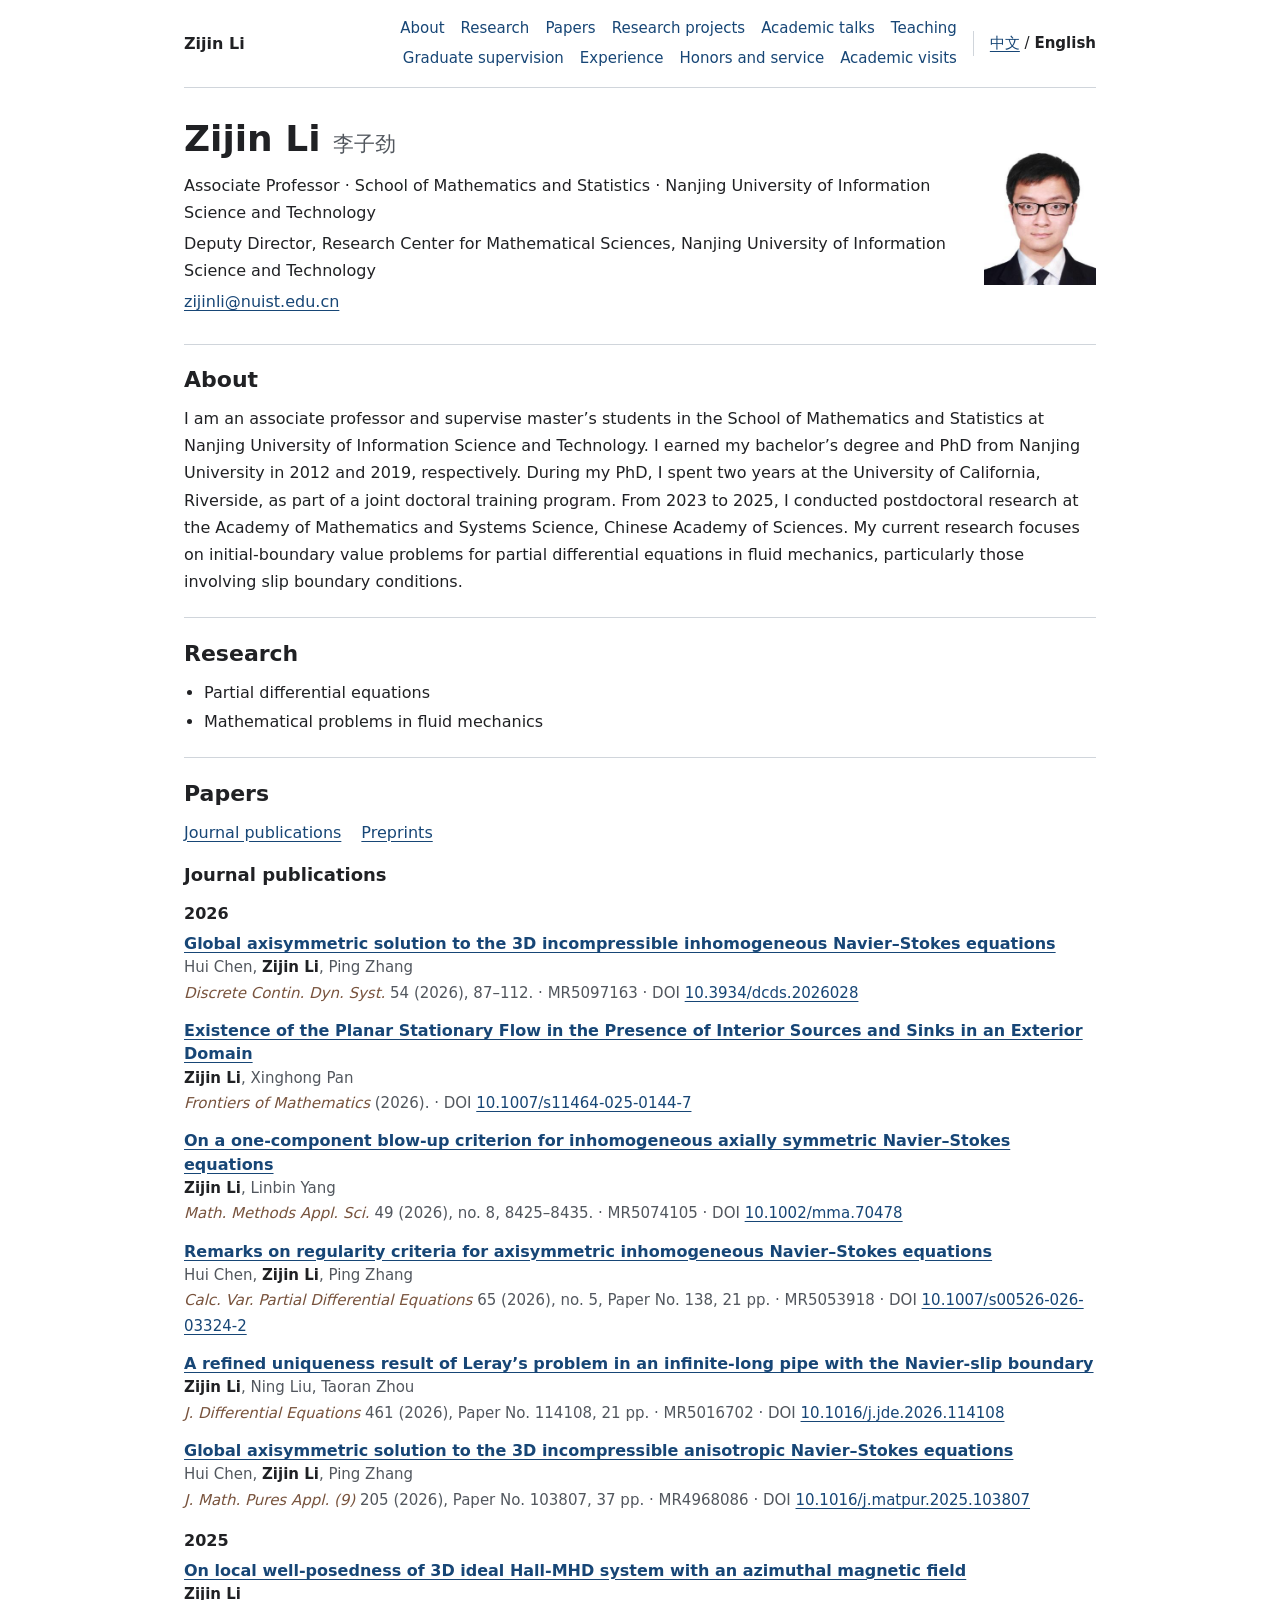
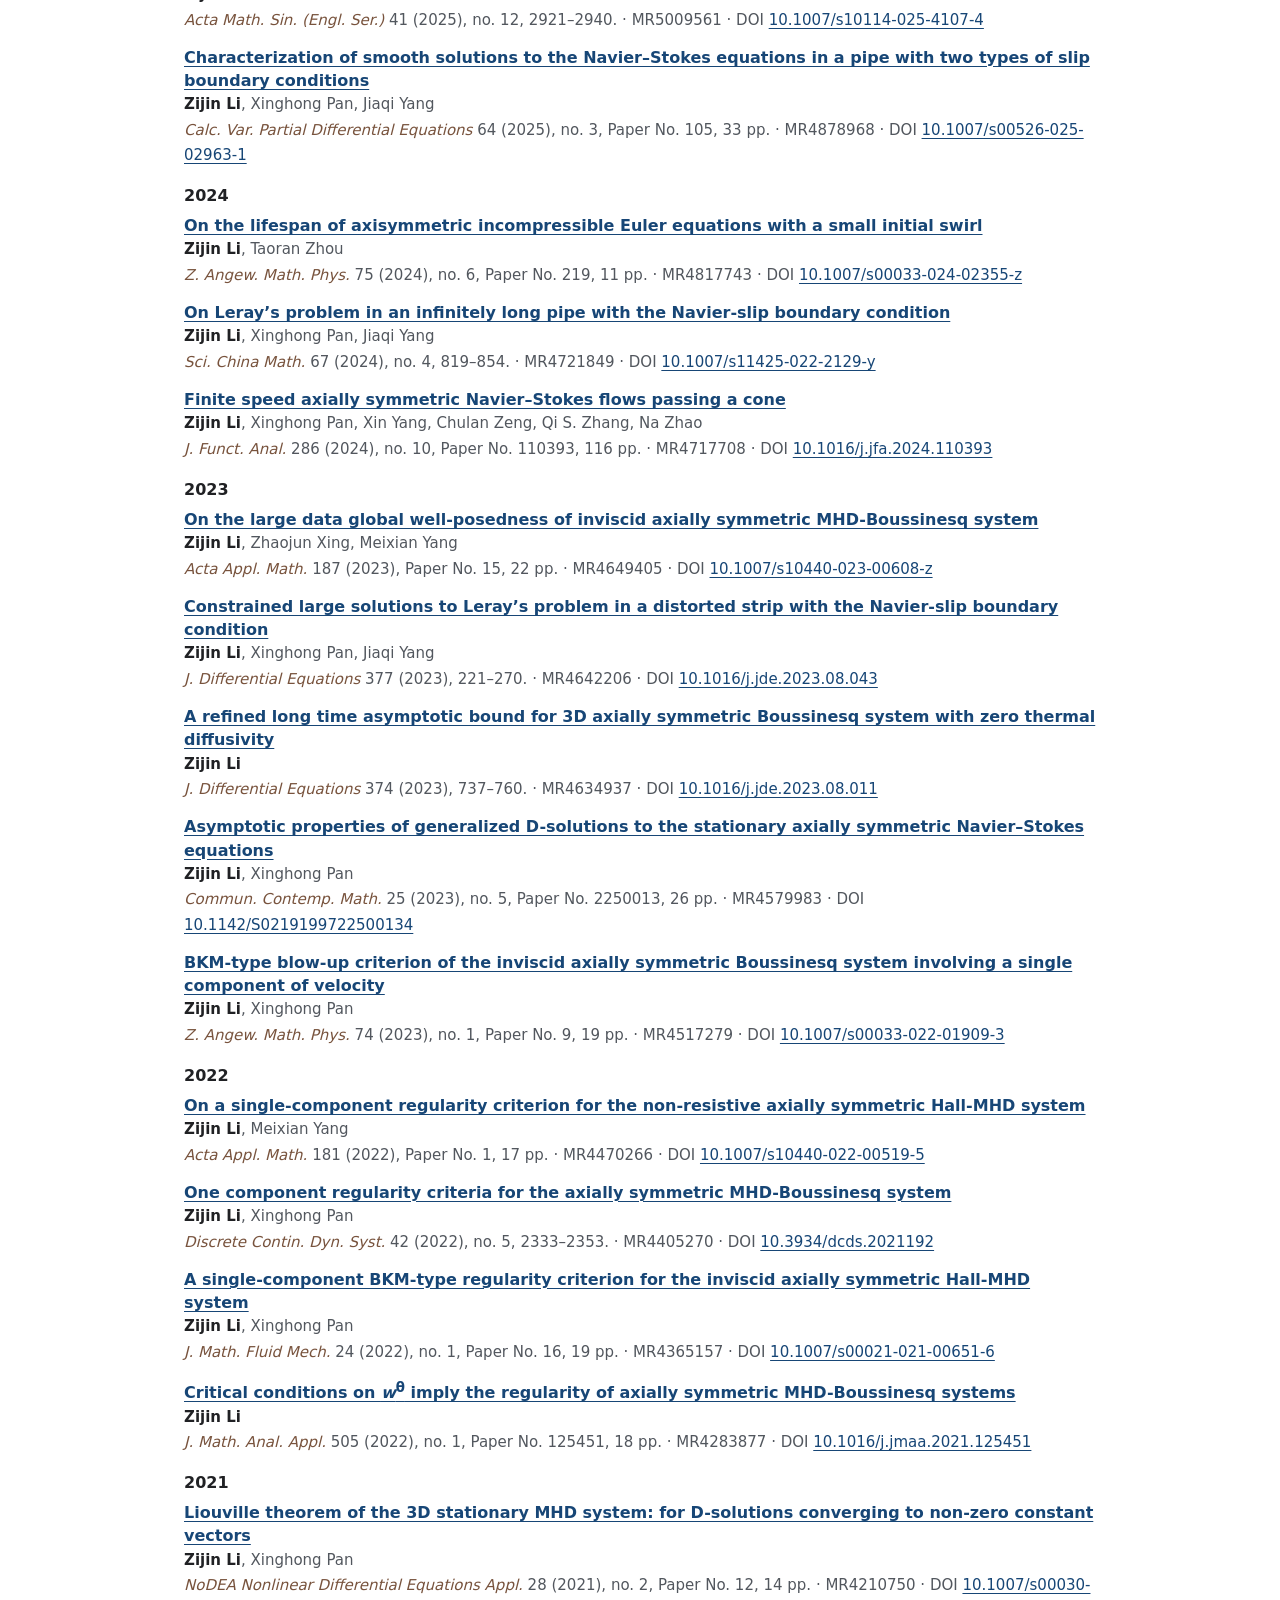
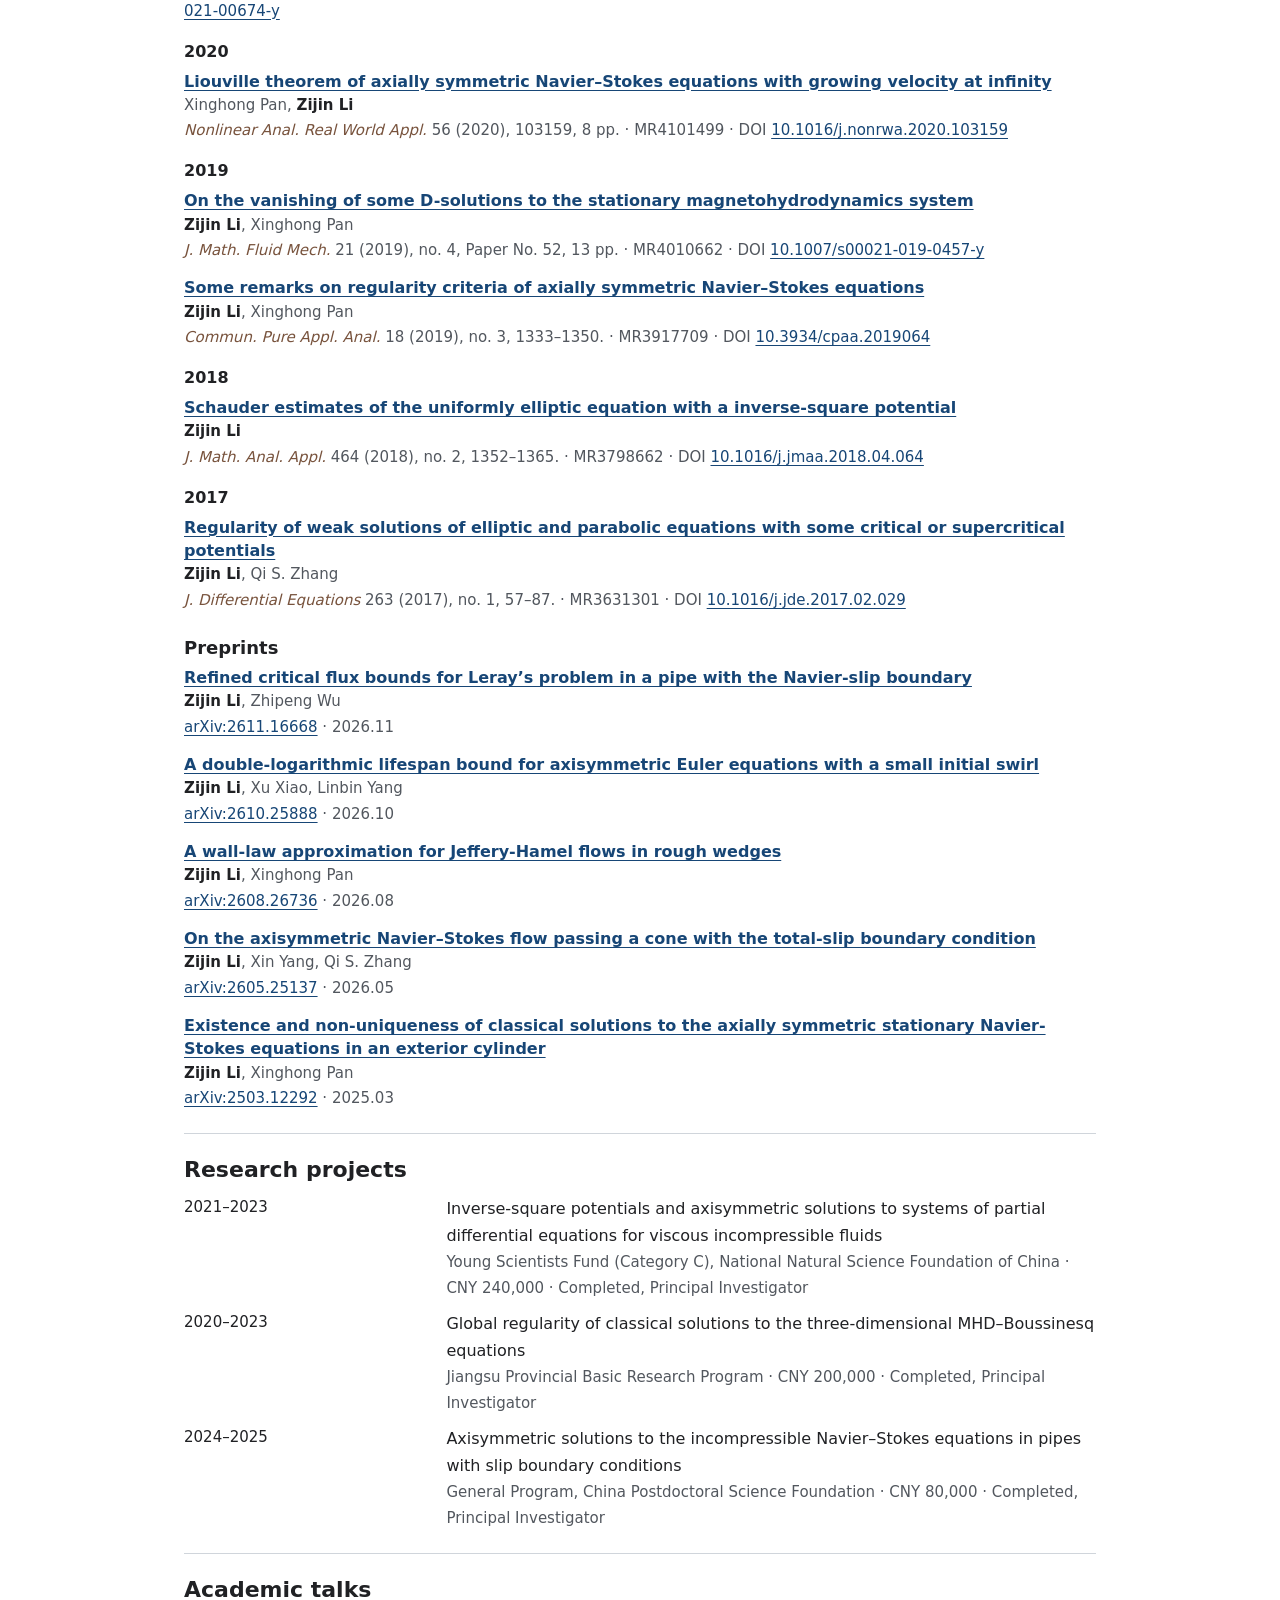
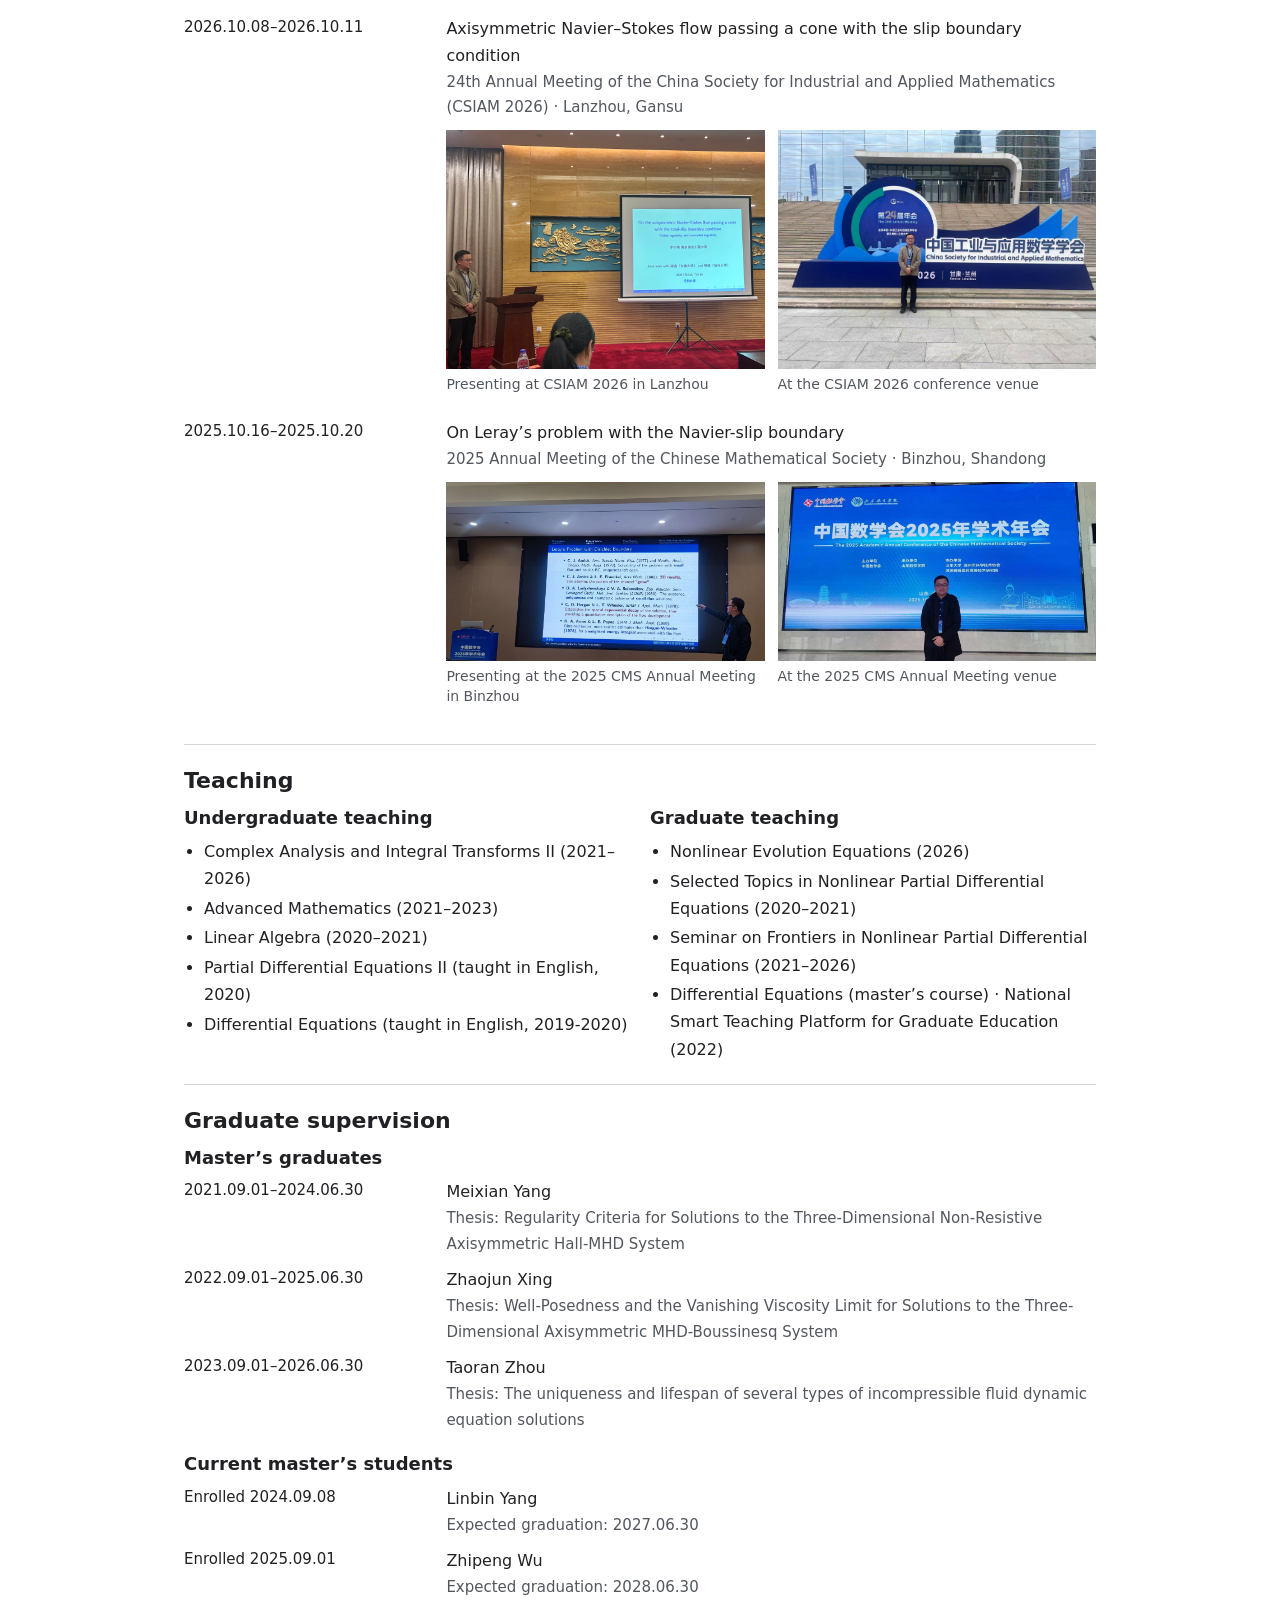
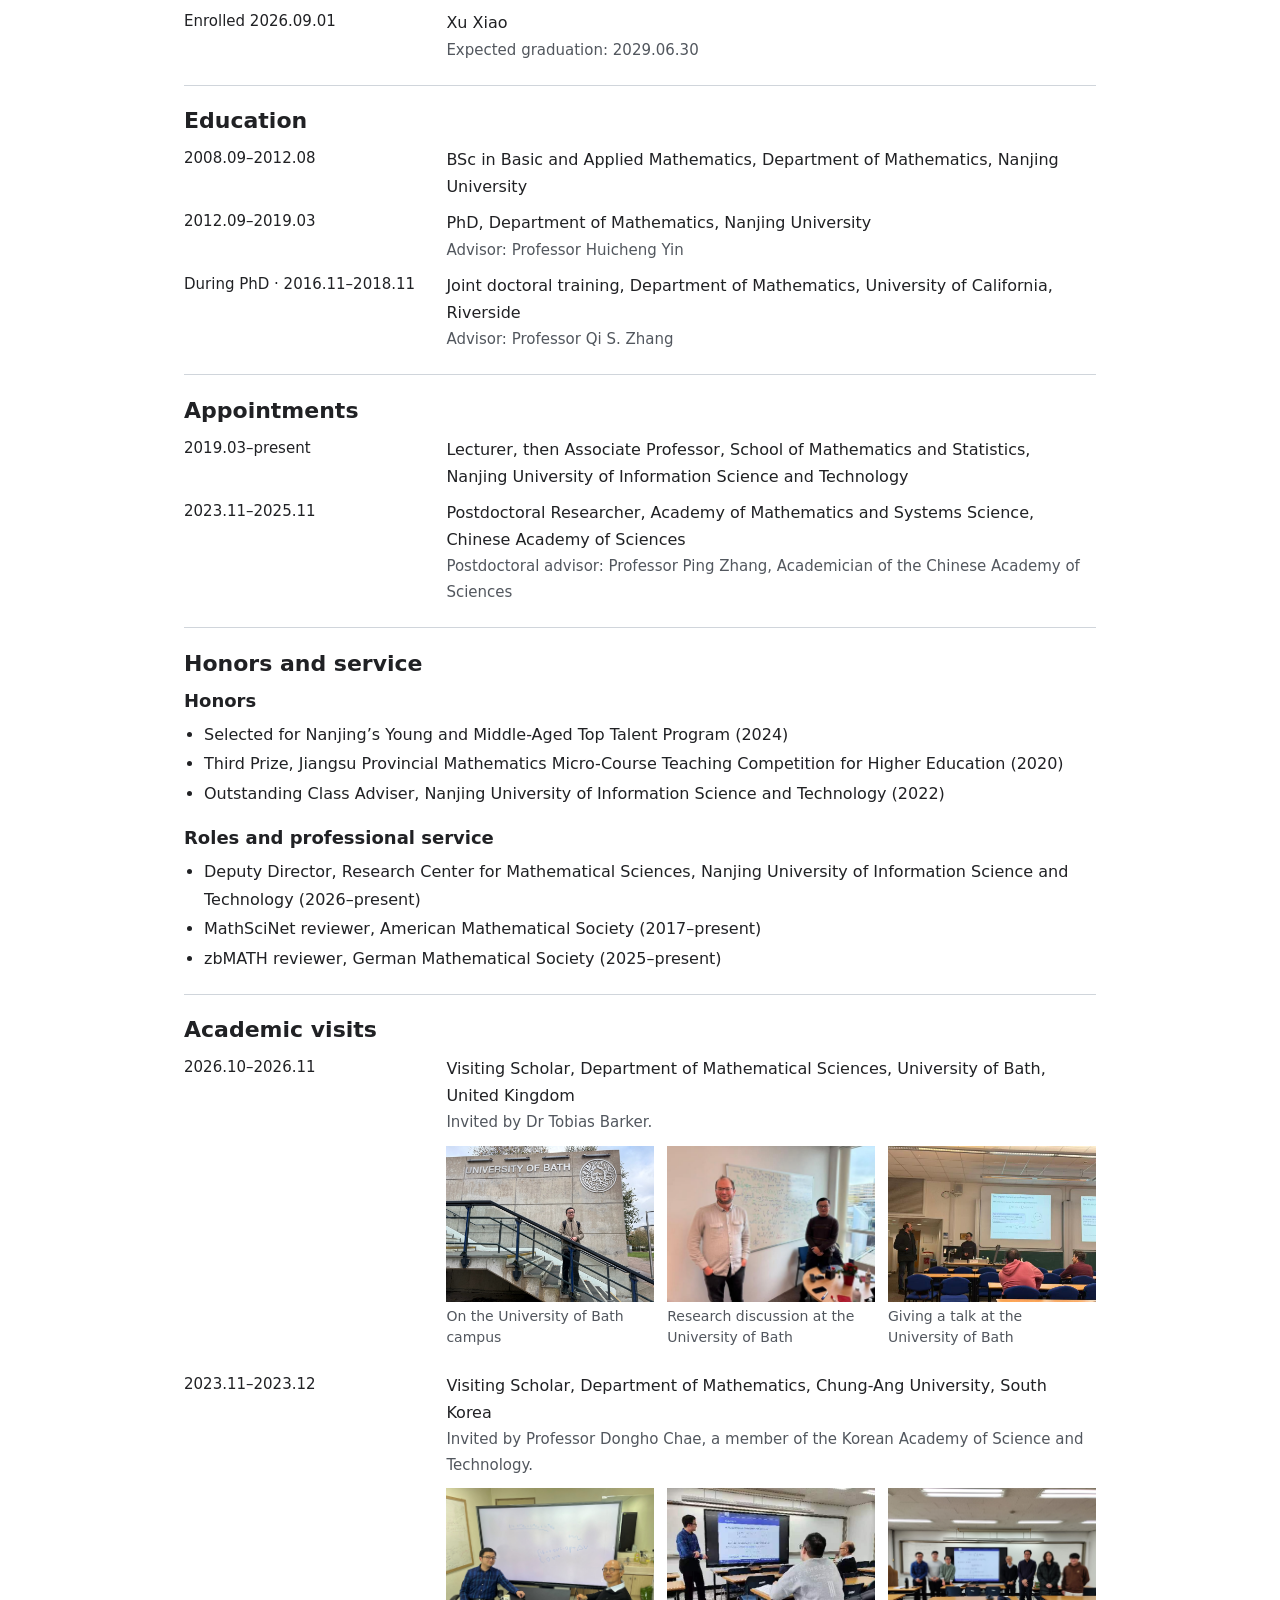
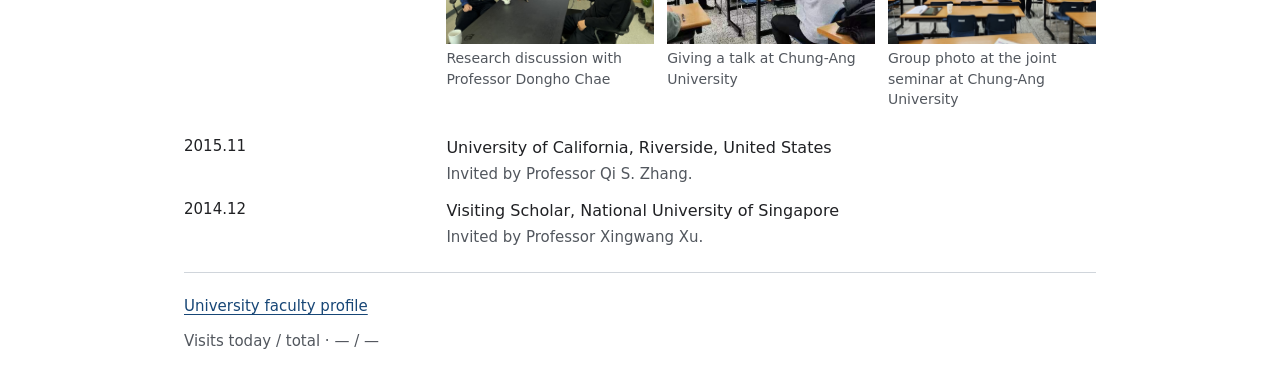
==== commit c3fbab6c: "Add files via upload" ====
--- a/en.html
+++ b/en.html
@@ -454,7 +454,35 @@
     </li>
   </ul>
     </section>
-    <footer><a href="https://faculty.nuist.edu.cn/zijinli/zh_CN/index.htm">University faculty profile</a></footer>
+    <footer>
+      <a href="https://faculty.nuist.edu.cn/zijinli/zh_CN/index.htm">University faculty profile</a>
+      <p class="visit-counter">
+        <span>Visits today / total · — / —</span>
+        <img hidden alt="Visits today / total" height="20" referrerpolicy="no-referrer">
+      </p>
+    </footer>
   </main>
+  <script type="module">
+    const site = new URL('.', window.location.href);
+    if (site.protocol === 'https:') {
+      const counter = document.querySelector('.visit-counter');
+      const badge = counter.querySelector('img');
+      const url = new URL('https://hits.sh/');
+      // Both language pages live in the same directory and share one counter.
+      url.pathname = '/' + site.hostname + site.pathname.slice(0, -1) + '.svg';
+      url.search = new URLSearchParams({
+        view: 'today-total',
+        style: 'flat-square',
+        label: badge.alt,
+        color: '78533d',
+        labelColor: '52575e',
+      });
+      badge.addEventListener('load', () => {
+        counter.querySelector('span').hidden = true;
+        badge.hidden = false;
+      }, { once: true });
+      badge.src = url.href;
+    }
+  </script>
 </body>
 </html>
--- a/styles.css
+++ b/styles.css
@@ -68,6 +68,7 @@
 .paper p { margin: 0; }
 .paper-title { font-weight: 570; line-height: 1.45; }
 .paper-authors, .paper-citation, .timeline-note { color: var(--muted); font-size: .9375rem; }
+.paper-citation cite { color: #78533d; }
 .paper-authors strong { color: #202124; }
 .doi { overflow-wrap: anywhere; }
 
@@ -76,8 +77,13 @@
 .timeline li + li { margin-top: .55rem; }
 .timeline .date { font-variant-numeric: tabular-nums; font-size: .9375rem; }
 .timeline-note { margin: .06rem 0 0; }
-.supervision h3 { margin-bottom: .55rem; }
-.supervision .timeline + h3 { margin-top: 1.2rem; }
+.grouped-section > h3 { margin-bottom: .55rem; }
+.grouped-section > ul + h3 { margin-top: 1.2rem; }
+.teaching-columns {
+  display: grid;
+  grid-template-columns: repeat(2, minmax(0, 1fr));
+  gap: 1.25rem;
+}
 
 .photo-gallery {
   display: grid;
@@ -91,8 +97,12 @@
 .photo-gallery figcaption { color: var(--muted); font-size: .875rem; line-height: 1.45; margin-top: .3rem; }
 #talks .photo-gallery img { aspect-ratio: auto; }
 footer { font-size: .9375rem; }
+.visit-counter { margin: .55rem 0 0; color: var(--muted); }
+.visit-counter img { max-width: 100%; height: 20px; vertical-align: middle; }
 
 @media (max-width: 44rem) {
+  html[lang="en"] .teaching-columns { grid-template-columns: 1fr; }
+  html[lang="zh-CN"] .teaching-columns { gap: .8rem; }
   .site-header { grid-template-columns: minmax(0, 1fr) auto; gap: .45rem .75rem; }
   .main-nav { grid-row: 2; grid-column: 1 / -1; justify-content: flex-start; }
   .languages { grid-row: 1; grid-column: 2; border: 0; padding: 0; }
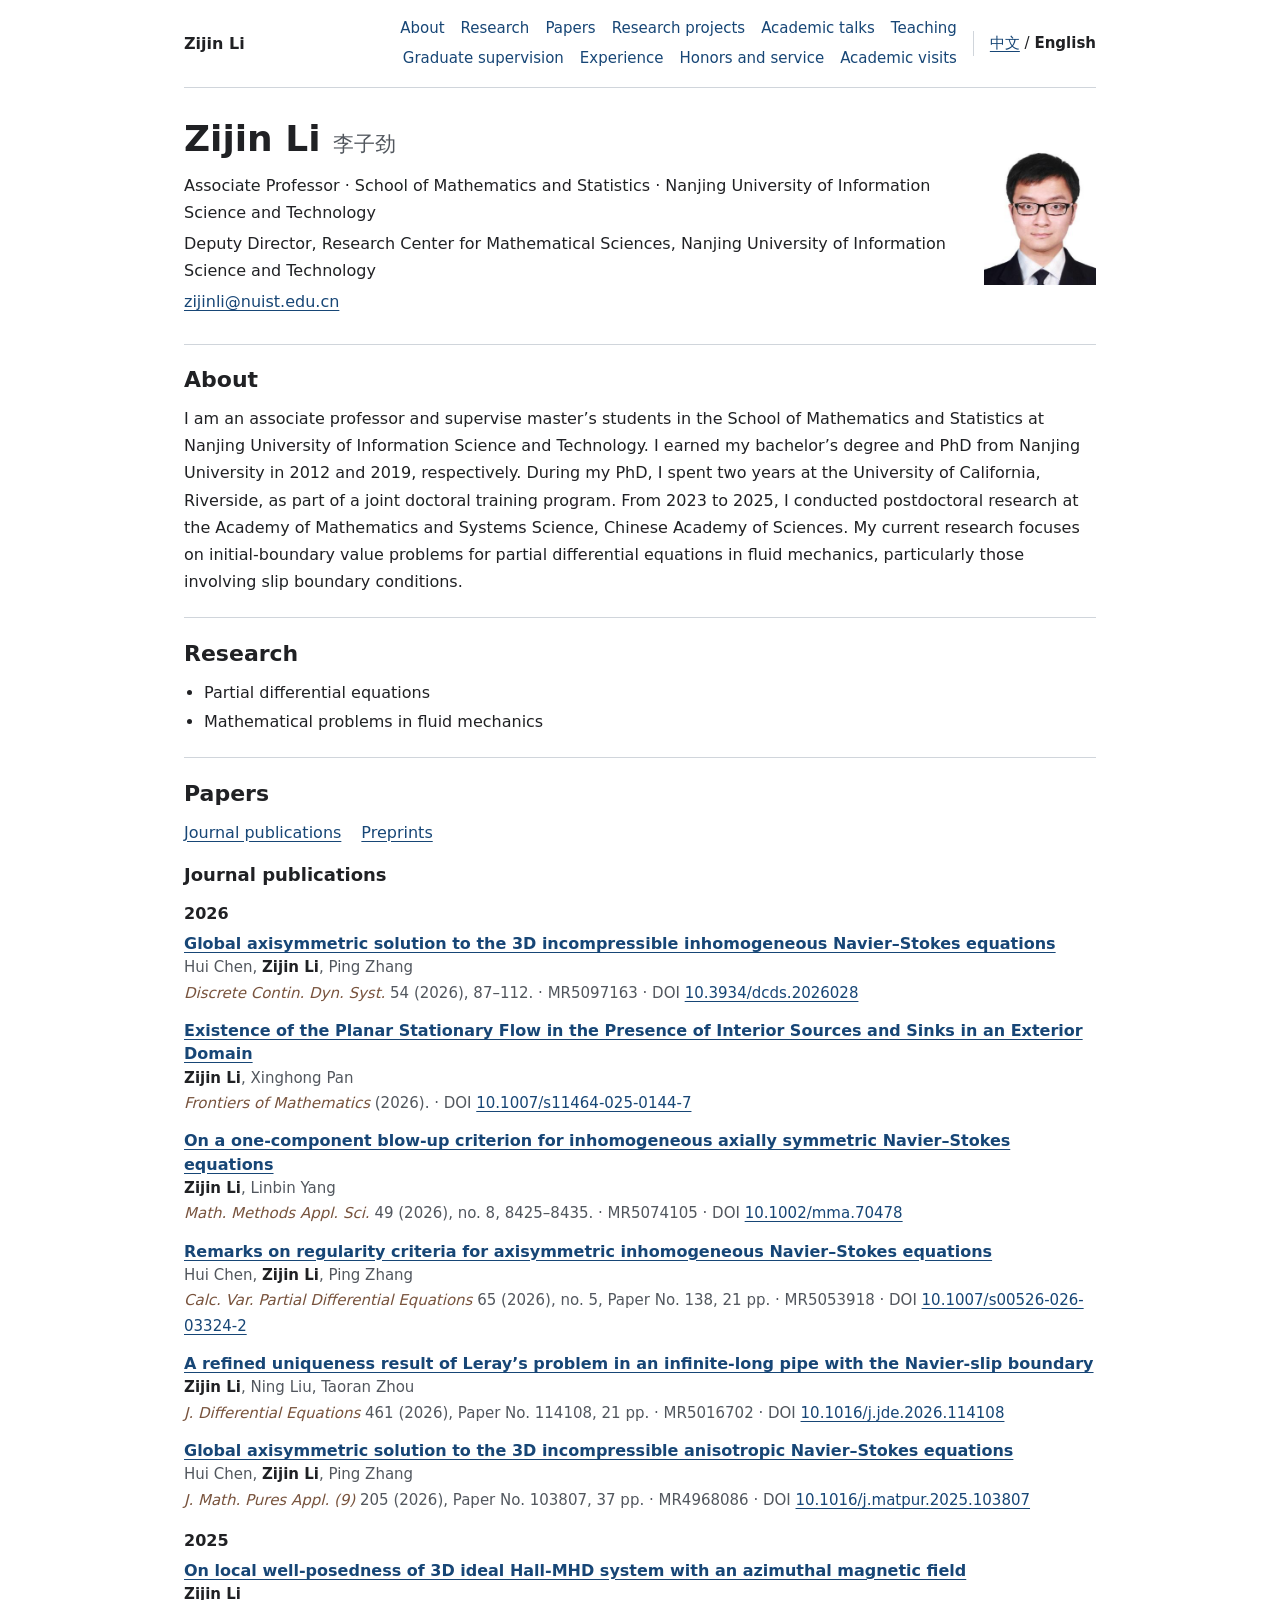
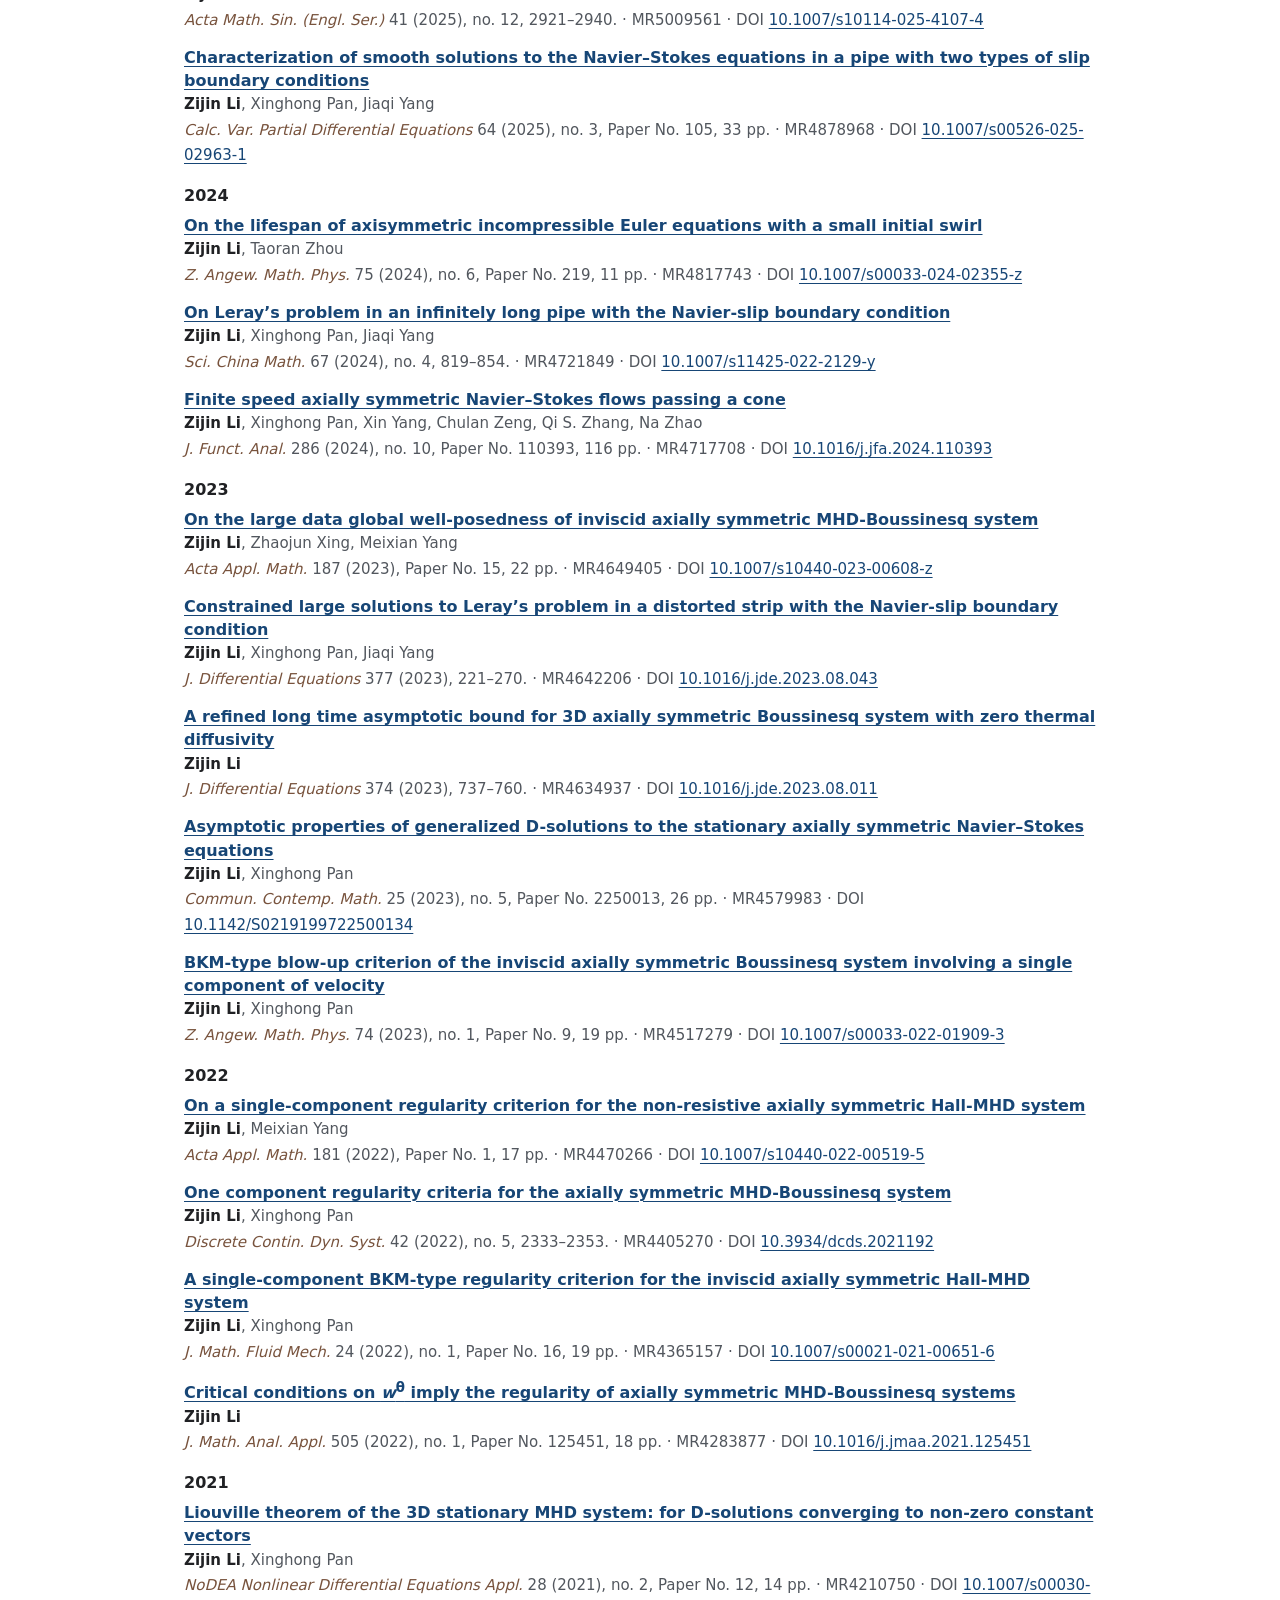
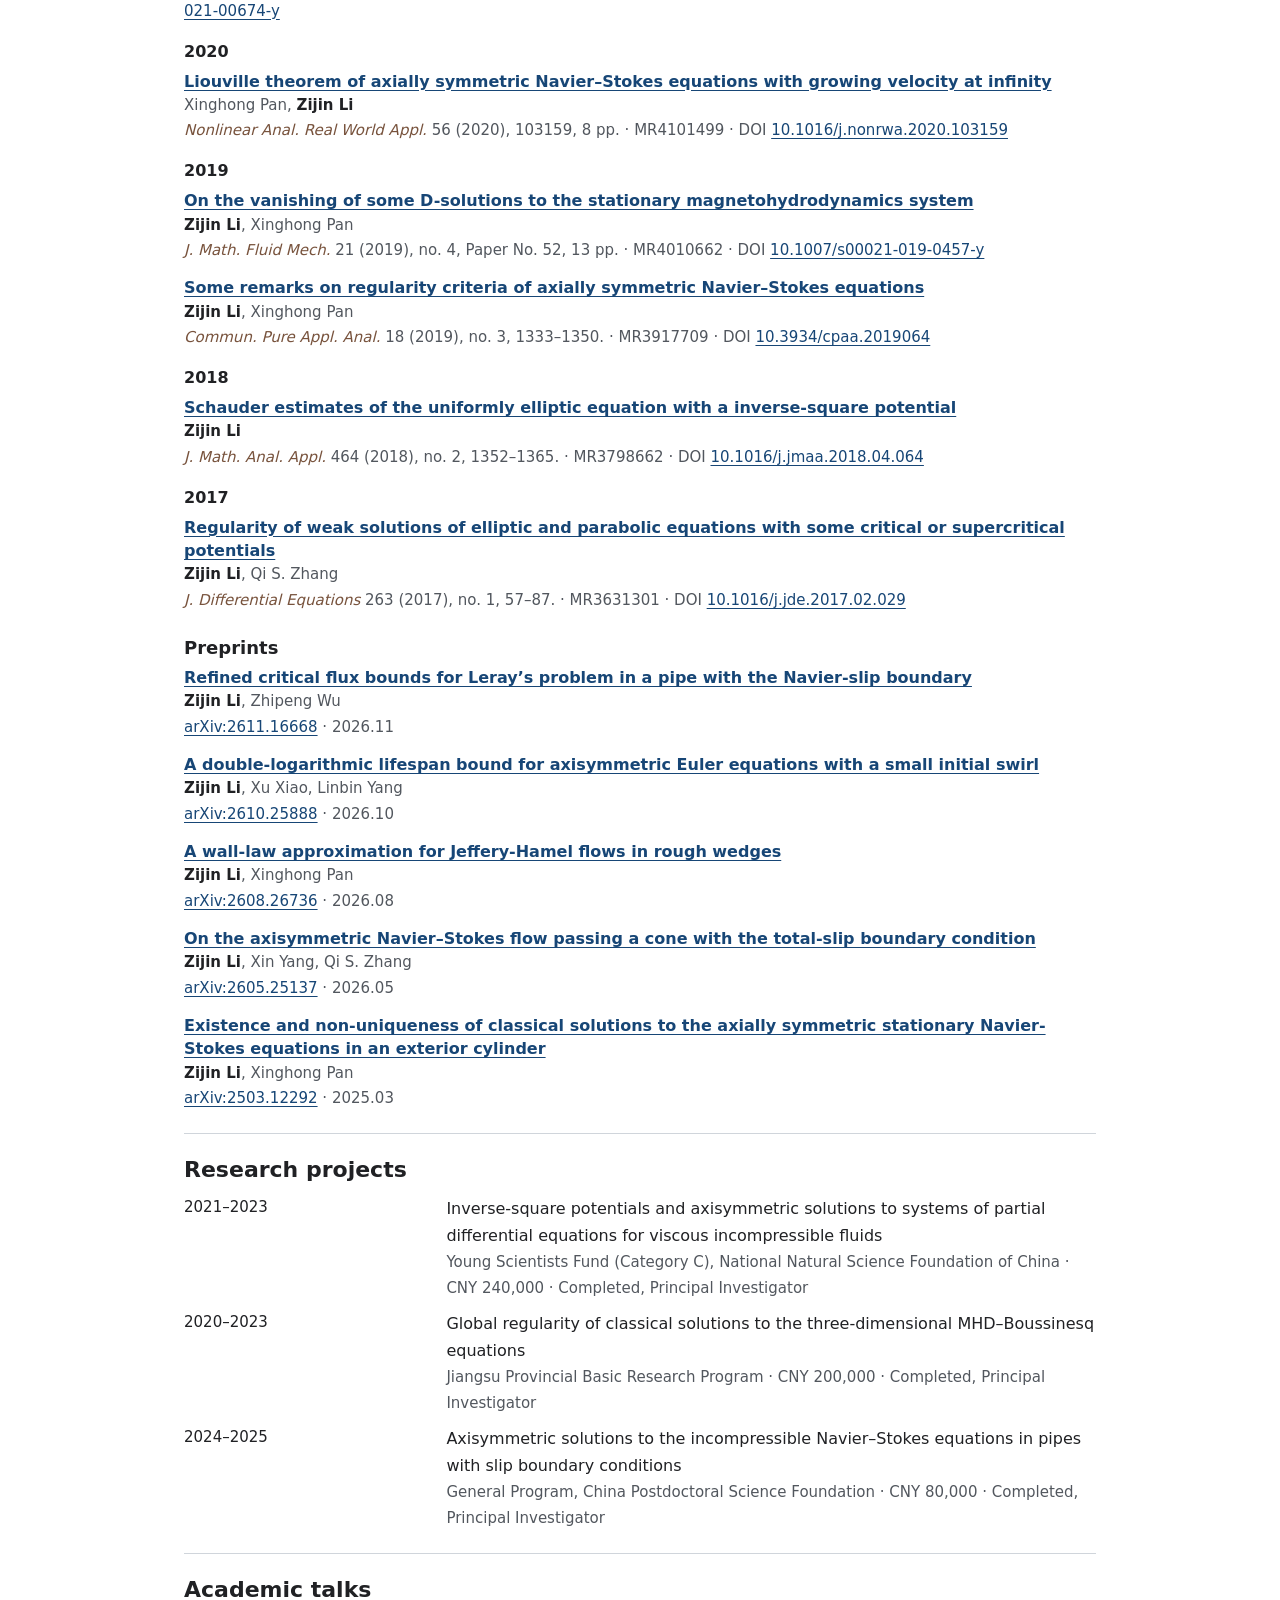
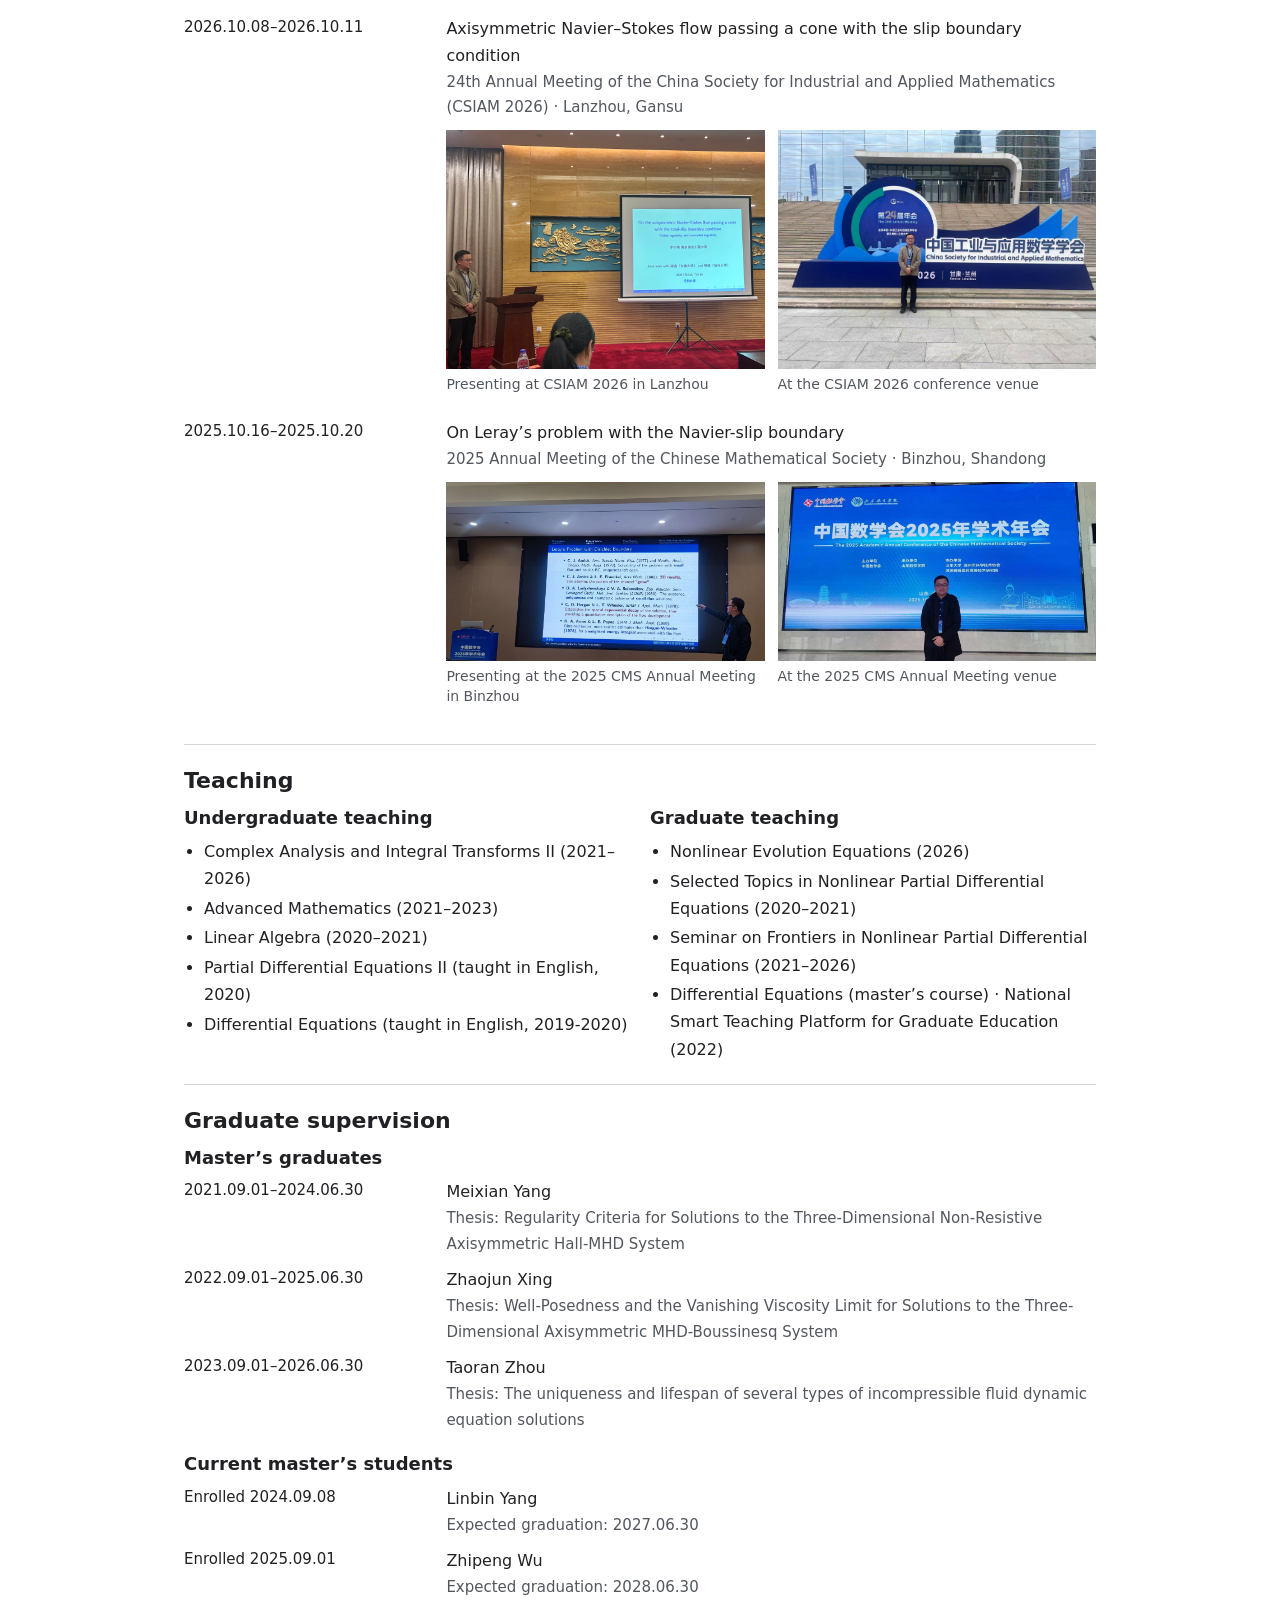
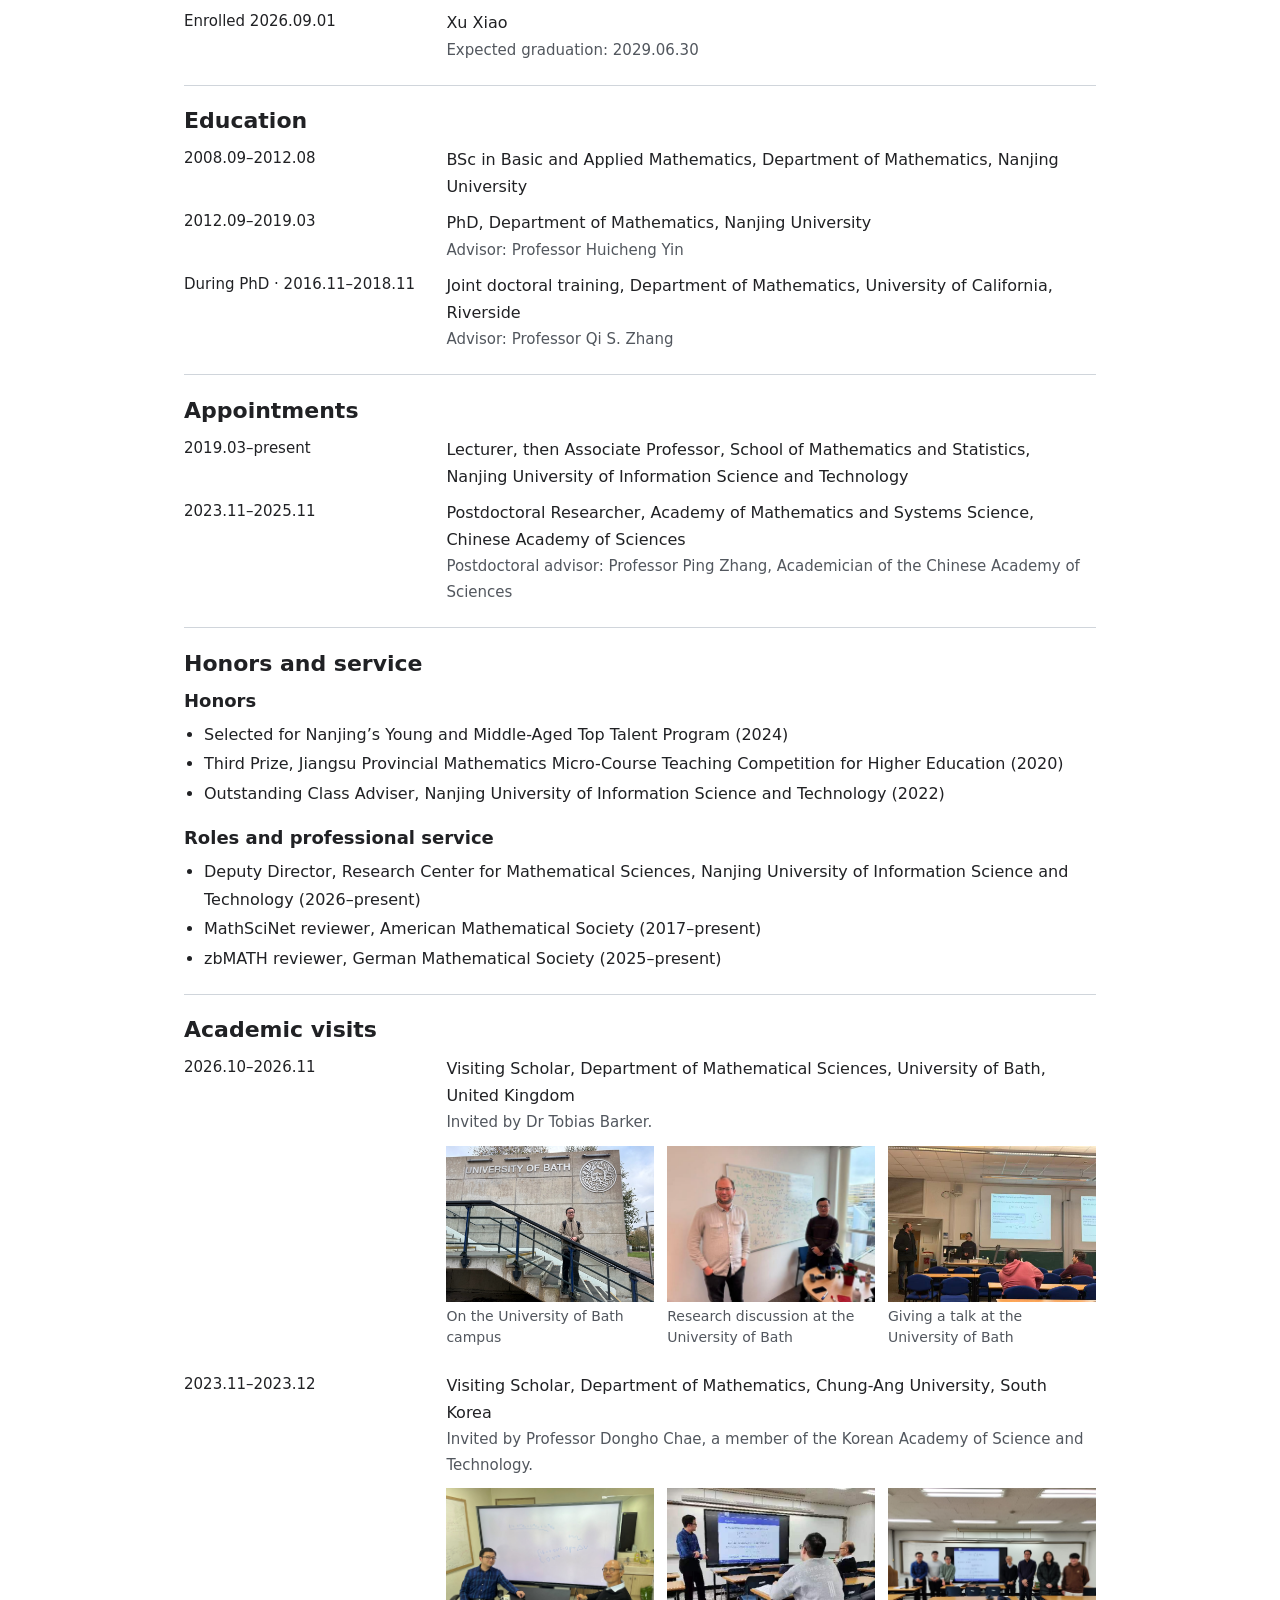
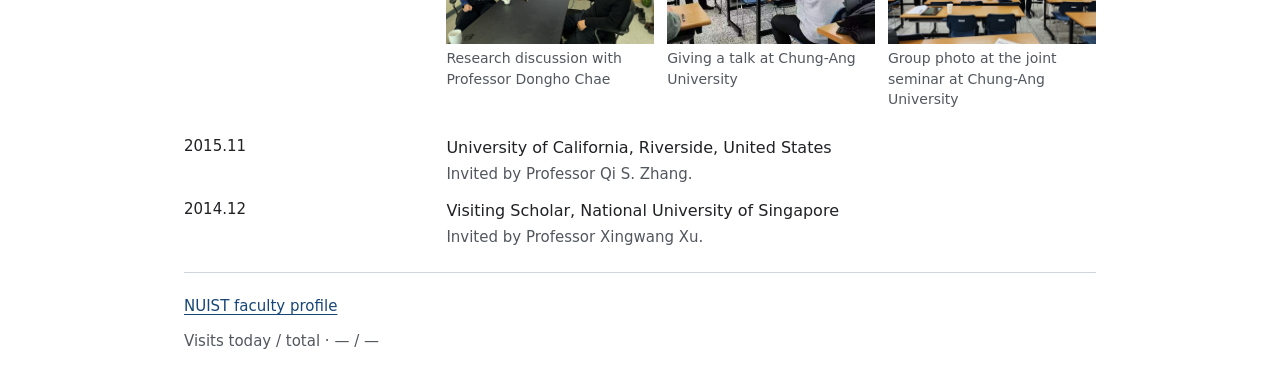
==== commit 2338c760: "Add files via upload" ====
--- a/en.html
+++ b/en.html
@@ -455,7 +455,7 @@
   </ul>
     </section>
     <footer>
-      <a href="https://faculty.nuist.edu.cn/zijinli/zh_CN/index.htm">University faculty profile</a>
+      <a href="https://faculty.nuist.edu.cn/zijinli/zh_CN/index.htm">NUIST faculty profile</a>
       <p class="visit-counter">
         <span>Visits today / total · — / —</span>
         <img hidden alt="Visits today / total" height="20" referrerpolicy="no-referrer">
@@ -472,6 +472,7 @@
       url.pathname = '/' + site.hostname + site.pathname.slice(0, -1) + '.svg';
       url.search = new URLSearchParams({
         view: 'today-total',
+        extraCount: '8926',
         style: 'flat-square',
         label: badge.alt,
         color: '78533d',
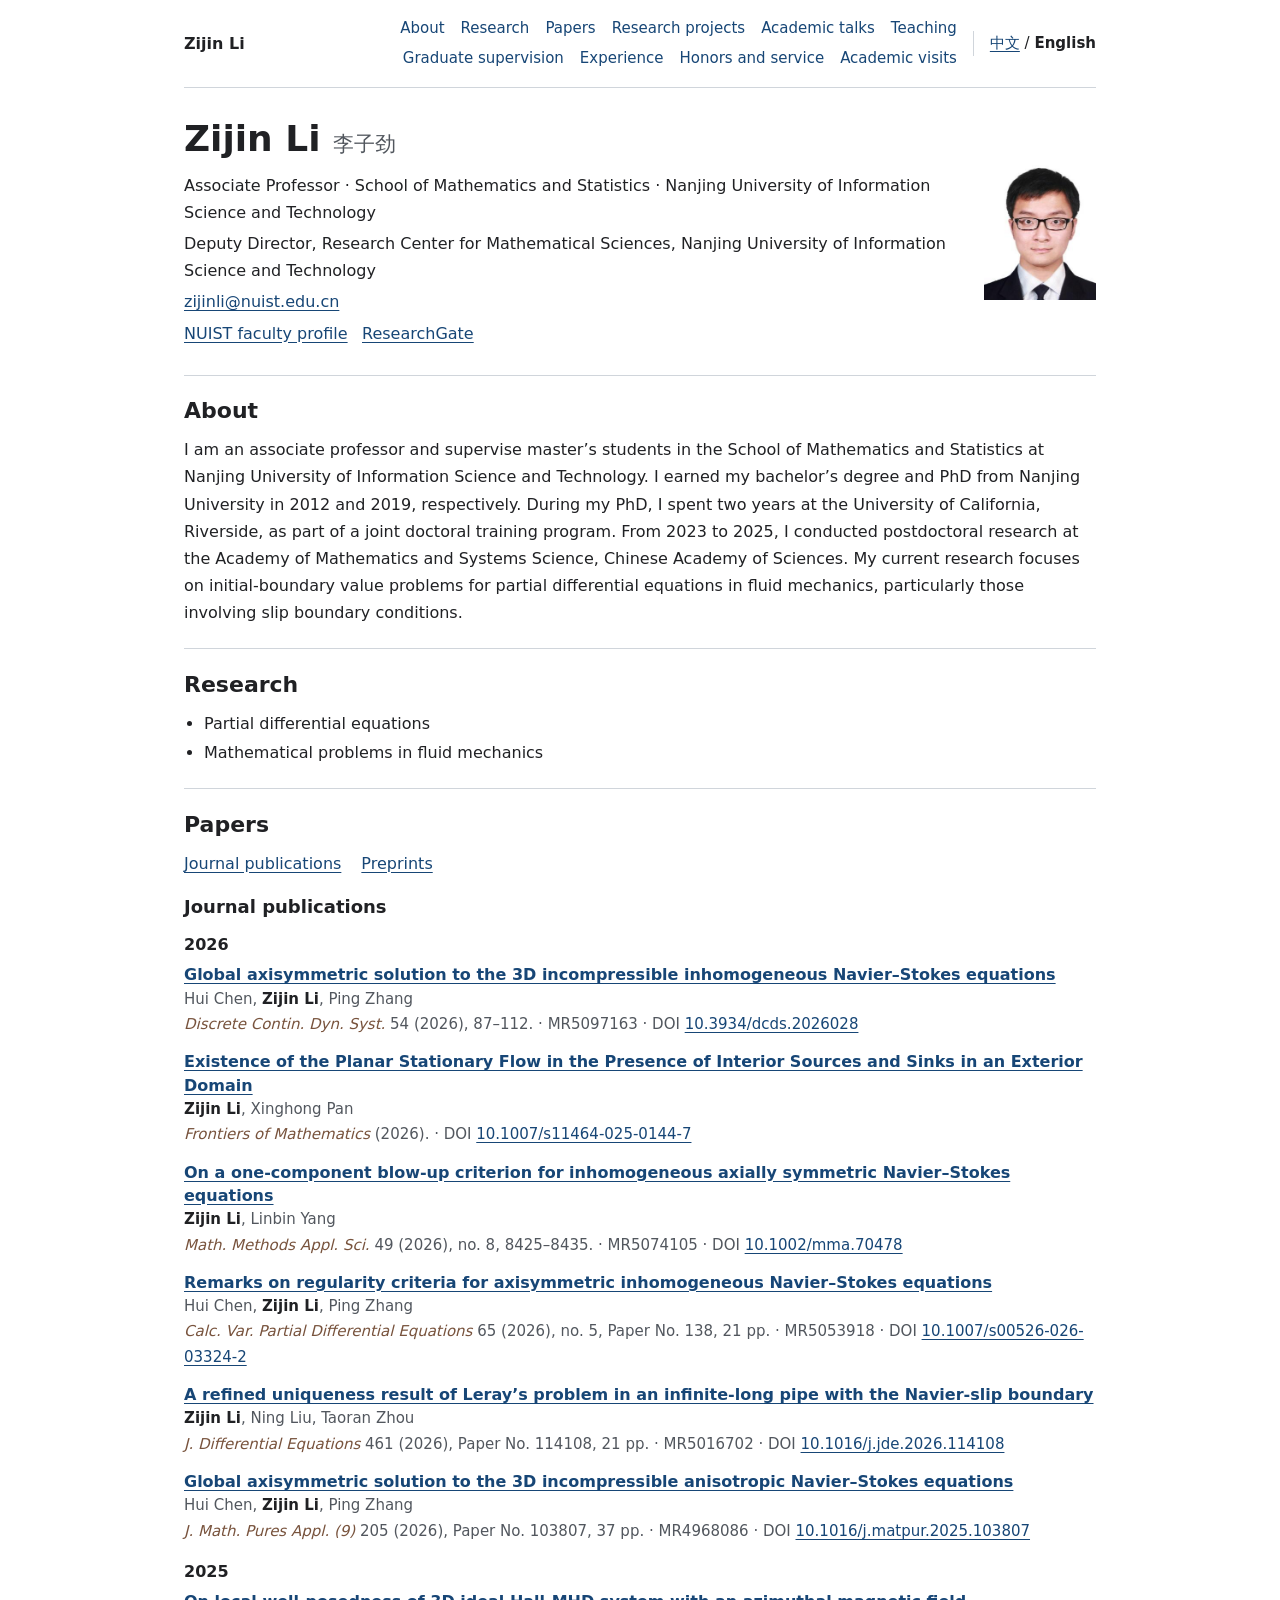
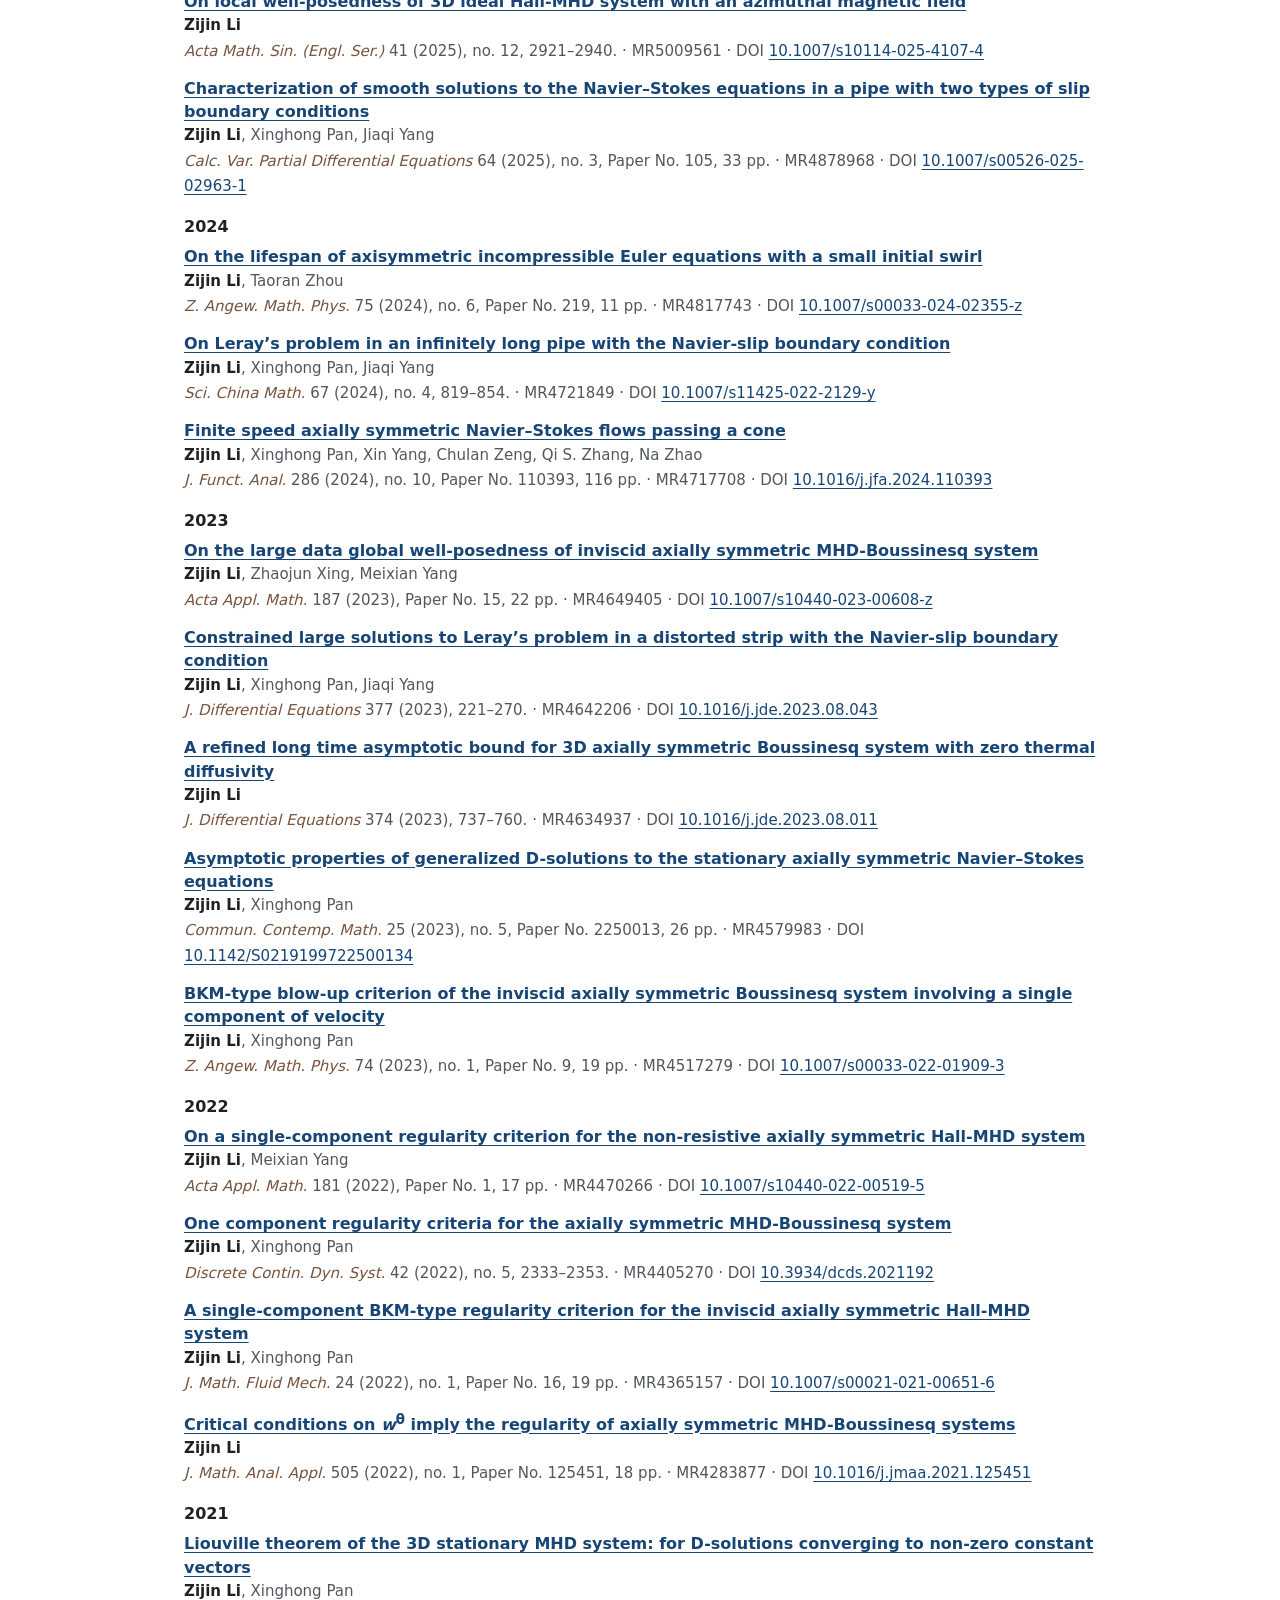
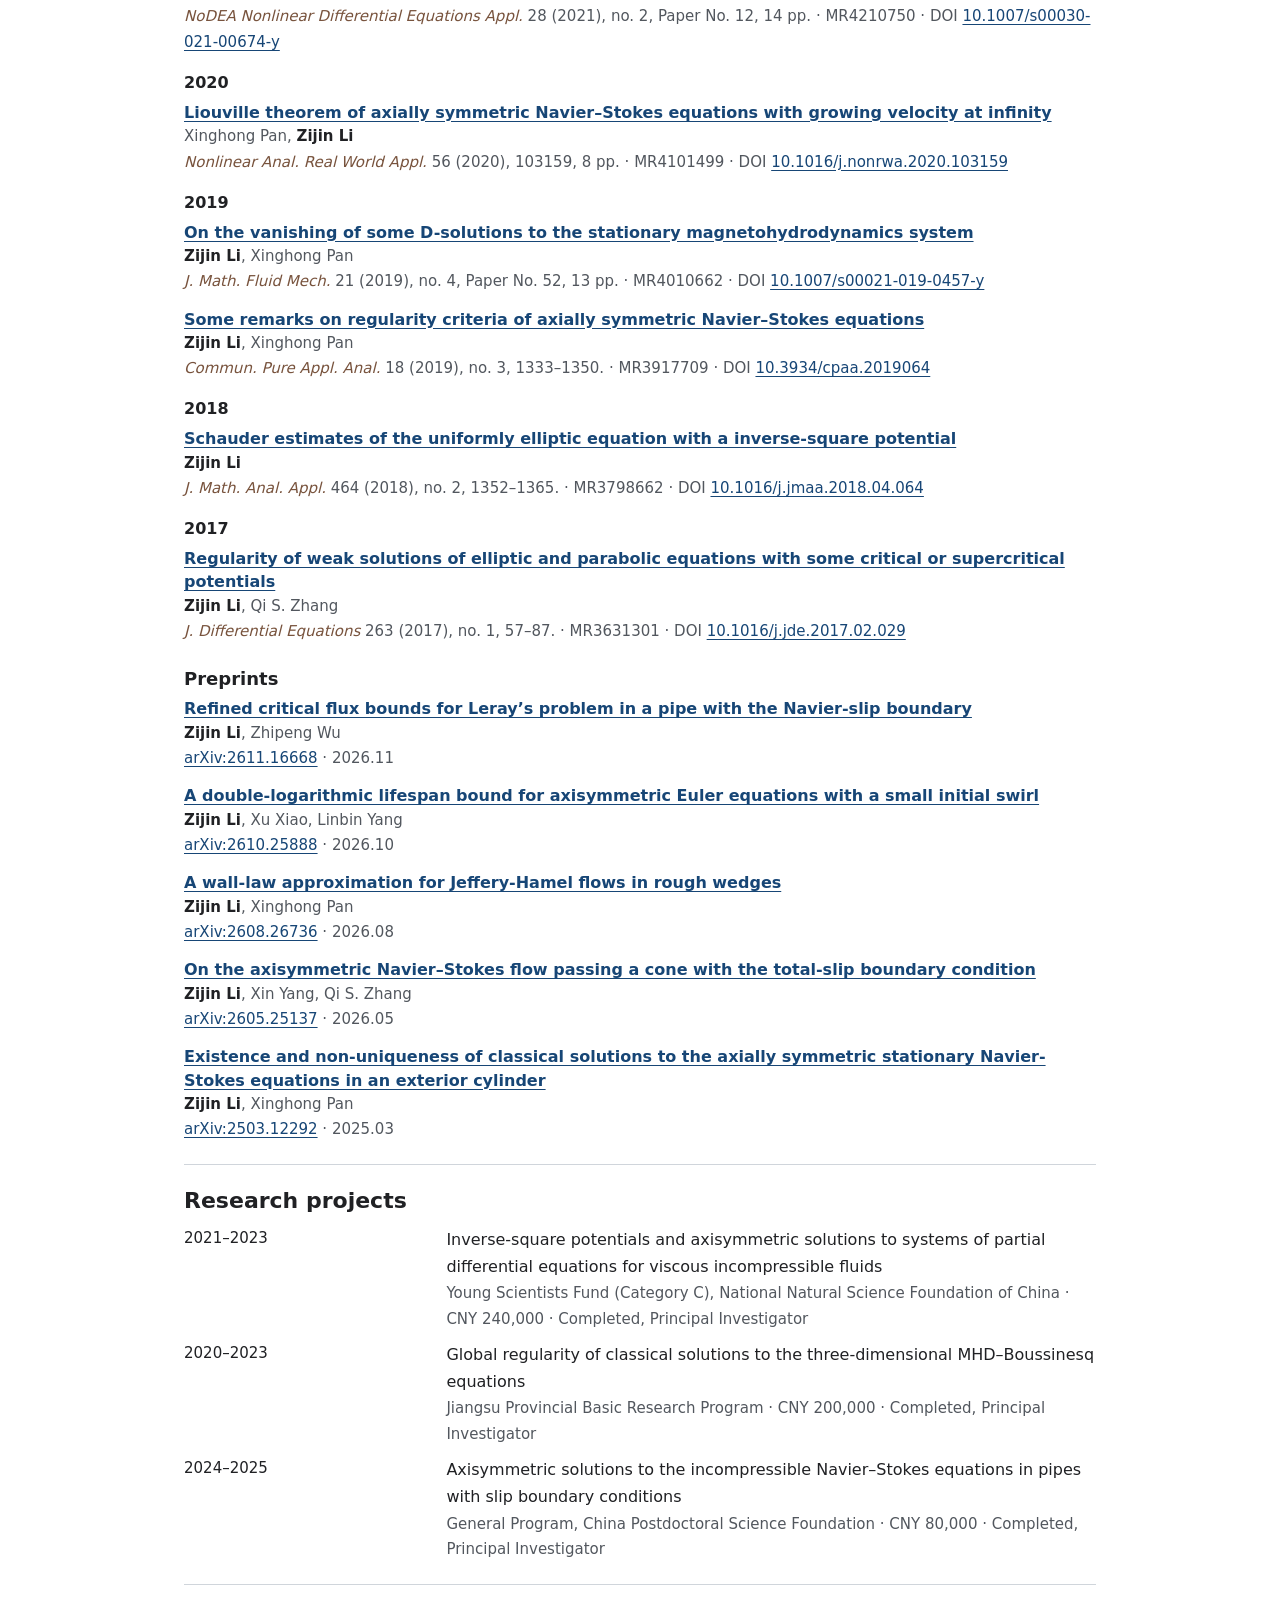
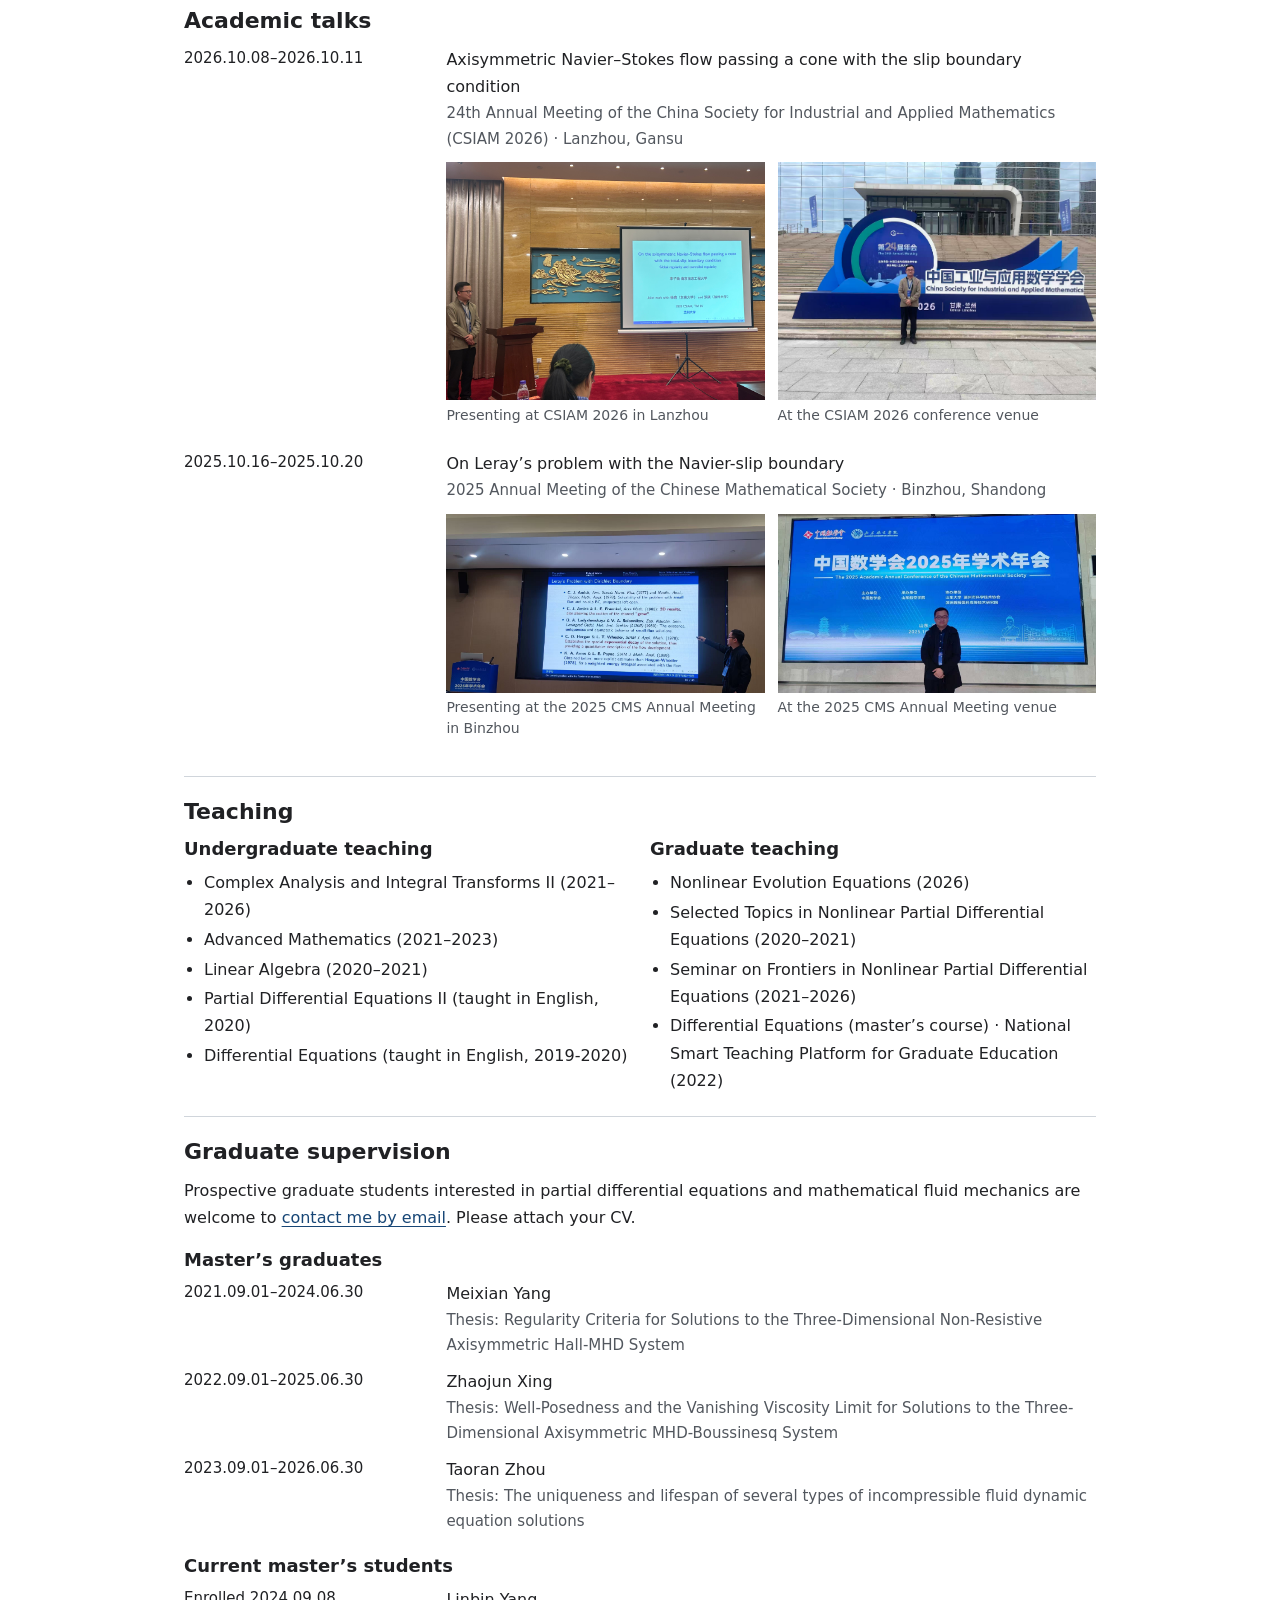
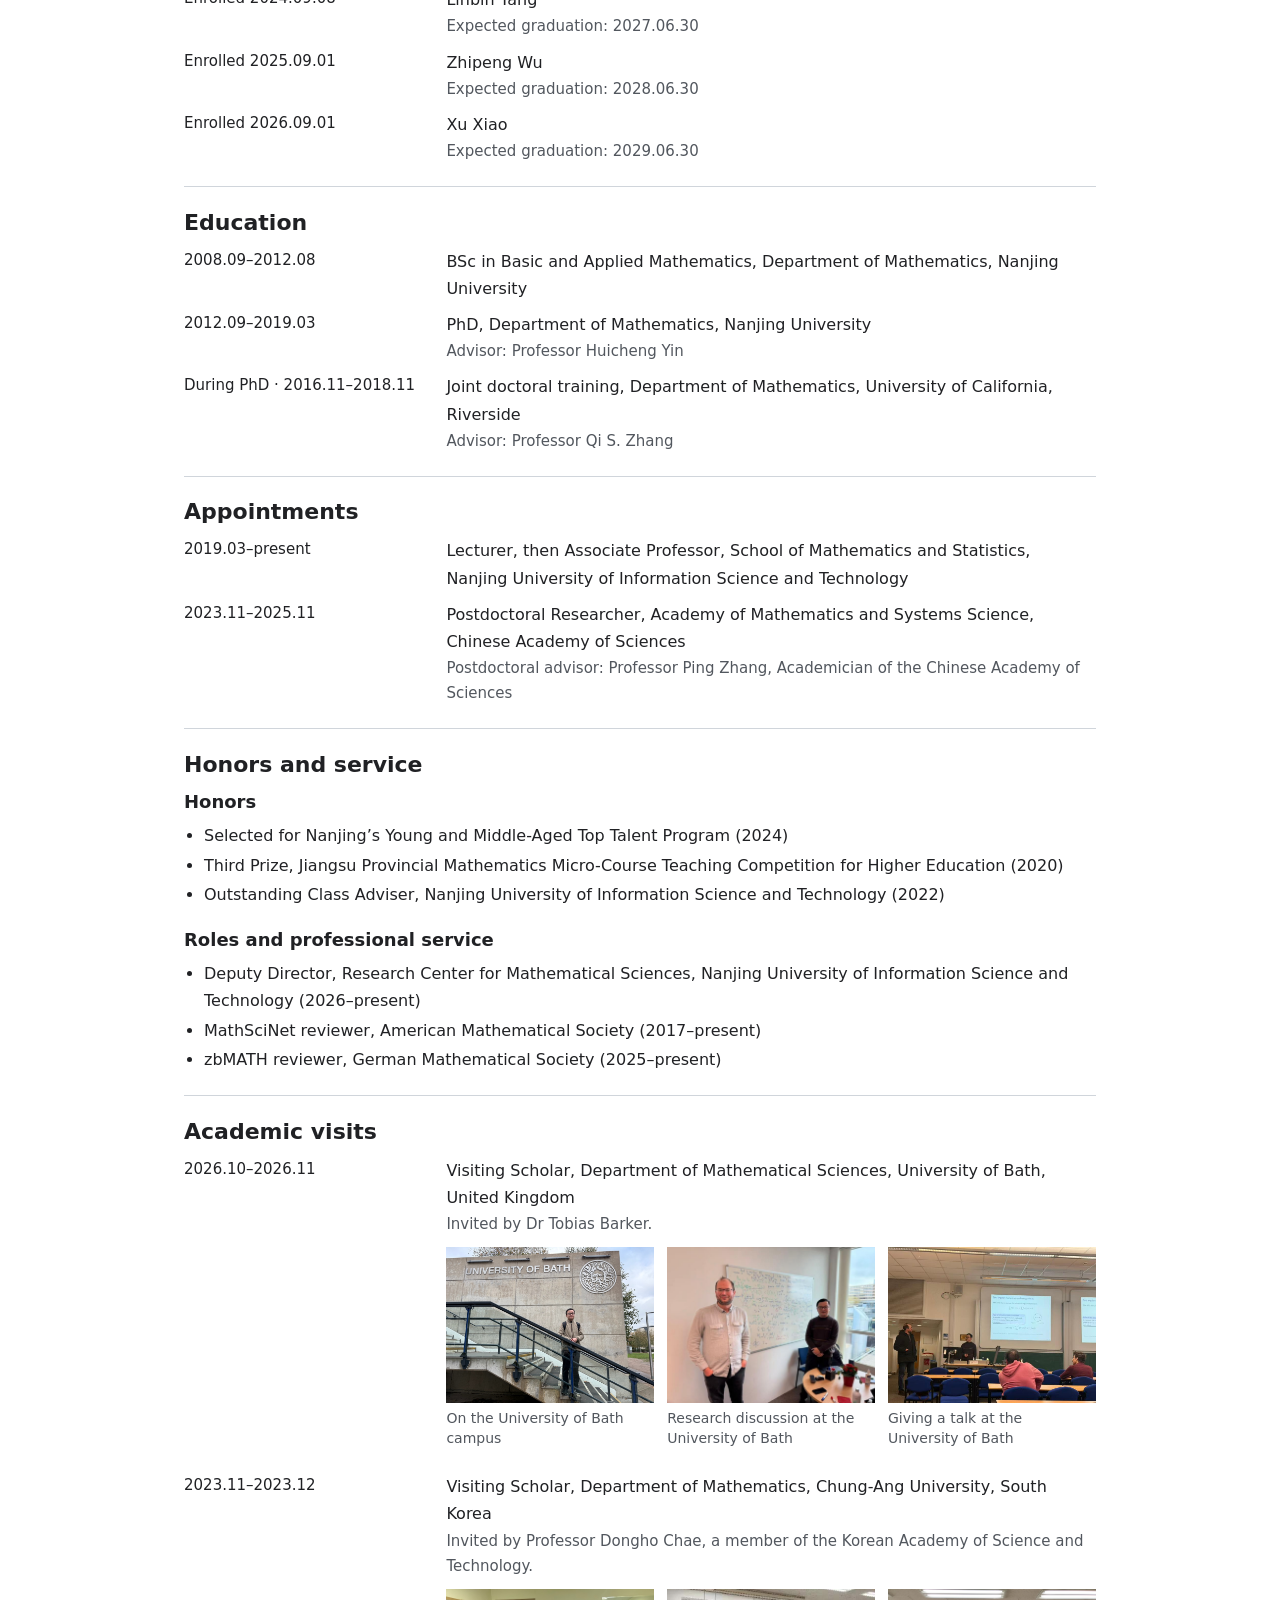
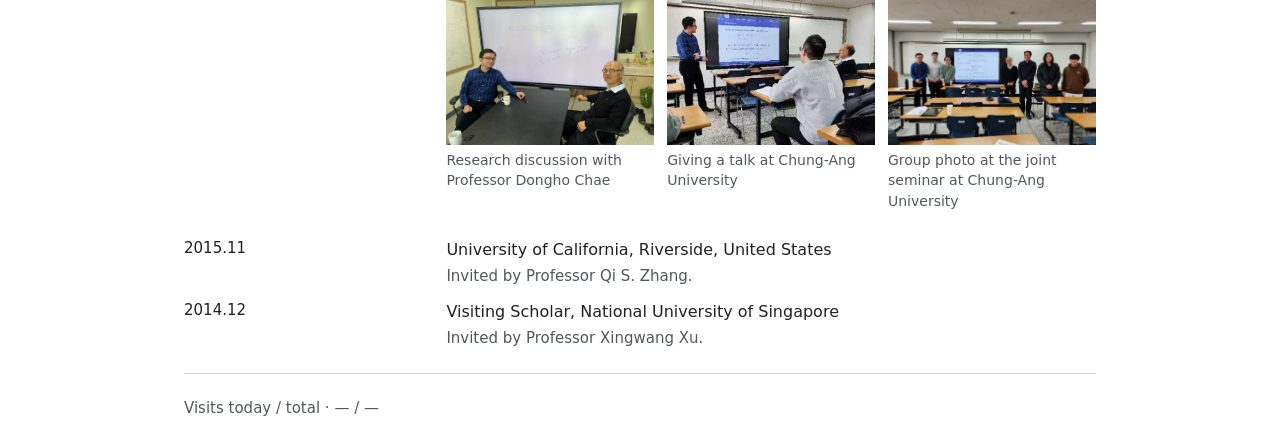
==== commit 7e945de6: "Add files via upload" ====
--- a/en.html
+++ b/en.html
@@ -32,6 +32,10 @@
         <p>Associate Professor · School of Mathematics and Statistics · Nanjing University of Information Science and Technology</p>
         <p>Deputy Director, Research Center for Mathematical Sciences, Nanjing University of Information Science and Technology</p>
         <p><a href="mailto:zijinli@nuist.edu.cn">zijinli@nuist.edu.cn</a></p>
+        <p class="profile-links">
+          <a href="https://faculty.nuist.edu.cn/zijinli/en/index.htm" target="_blank" rel="noopener">NUIST faculty profile</a>
+          <a href="https://www.researchgate.net/profile/Zijin-Li-4" target="_blank" rel="noopener">ResearchGate</a>
+        </p>
       </div>
       <img src="profile.jpg" alt="Zijin Li" width="262" height="323">
     </div>
@@ -302,6 +306,7 @@
     </section>
     <section id="supervision" class="grouped-section">
       <h2>Graduate supervision</h2>
+      <p class="supervision-contact">Prospective graduate students interested in partial differential equations and mathematical fluid mechanics are welcome to <a href="mailto:zijinli@nuist.edu.cn">contact me by email</a>. Please attach your CV.</p>
       <h3>Master’s graduates</h3>
       <ul class="timeline">
     <li>
@@ -455,7 +460,6 @@
   </ul>
     </section>
     <footer>
-      <a href="https://faculty.nuist.edu.cn/zijinli/zh_CN/index.htm">NUIST faculty profile</a>
       <p class="visit-counter">
         <span>Visits today / total · — / —</span>
         <img hidden alt="Visits today / total" height="20" referrerpolicy="no-referrer">
@@ -463,6 +467,30 @@
     </footer>
   </main>
   <script type="module">
+    const header = document.querySelector('.site-header');
+    const languageLink = header.querySelector('.languages a');
+    const destination = new URL(languageLink.href);
+    const sections = [...document.querySelectorAll('main > section[id], .publication-group[id]')].reverse();
+
+    function updateLanguageLink() {
+      const readingLine = header.getBoundingClientRect().bottom + 16;
+      const section = sections.find(item => item.getBoundingClientRect().top <= readingLine);
+      destination.hash = section?.id ?? '';
+      if (languageLink.href !== destination.href) languageLink.href = destination.href;
+    }
+
+    function syncHeader() {
+      document.documentElement.style.setProperty('--site-header-height', header.offsetHeight + 'px');
+      updateLanguageLink();
+    }
+
+    header.classList.add('is-sticky');
+    syncHeader();
+    new ResizeObserver(syncHeader).observe(header);
+    window.addEventListener('scroll', updateLanguageLink, { passive: true });
+    window.addEventListener('hashchange', updateLanguageLink);
+    window.addEventListener('pageshow', updateLanguageLink);
+
     const site = new URL('.', window.location.href);
     if (site.protocol === 'https:') {
       const counter = document.querySelector('.visit-counter');
--- a/styles.css
+++ b/styles.css
@@ -8,6 +8,7 @@
 }
 
 *, *::before, *::after { box-sizing: border-box; }
+html { scroll-padding-top: calc(var(--site-header-height, 0px) + .5rem); }
 body { margin: 0; }
 a { color: var(--link); text-underline-offset: .18em; }
 a:hover { text-decoration-thickness: .13em; }
@@ -17,7 +18,7 @@
 .skip {
   position: absolute;
   inset: .5rem auto auto .5rem;
-  z-index: 1;
+  z-index: 3;
   padding: .4rem .7rem;
   background: #fff;
   transform: translateY(-150%);
@@ -33,6 +34,7 @@
   border-bottom: 1px solid var(--rule);
   font-size: .9375rem;
 }
+.site-header.is-sticky { position: sticky; top: 0; z-index: 2; background: #fff; }
 .site-name { color: inherit; font-size: 1rem; font-weight: 650; text-decoration: none; }
 .main-nav { display: flex; flex-wrap: wrap; justify-content: flex-end; gap: .25rem 1rem; }
 .main-nav a { text-decoration: none; }
@@ -52,6 +54,7 @@
 h1 { font-size: clamp(1.8rem, 5vw, 2.25rem); margin-bottom: .55rem; }
 h1 span { color: var(--muted); font-size: .58em; font-weight: 500; white-space: nowrap; }
 .profile p { margin: .25rem 0 0; overflow-wrap: anywhere; }
+.profile-links { display: flex; flex-wrap: wrap; gap: .15rem .9rem; }
 
 section, footer { border-top: 1px solid var(--rule); padding-block: 1.35rem; }
 h2 { font-size: 1.375rem; margin-bottom: .65rem; }
@@ -79,6 +82,7 @@
 .timeline-note { margin: .06rem 0 0; }
 .grouped-section > h3 { margin-bottom: .55rem; }
 .grouped-section > ul + h3 { margin-top: 1.2rem; }
+.supervision-contact { margin-bottom: 1rem; }
 .teaching-columns {
   display: grid;
   grid-template-columns: repeat(2, minmax(0, 1fr));
@@ -97,7 +101,7 @@
 .photo-gallery figcaption { color: var(--muted); font-size: .875rem; line-height: 1.45; margin-top: .3rem; }
 #talks .photo-gallery img { aspect-ratio: auto; }
 footer { font-size: .9375rem; }
-.visit-counter { margin: .55rem 0 0; color: var(--muted); }
+.visit-counter { margin: 0; color: var(--muted); }
 .visit-counter img { max-width: 100%; height: 20px; vertical-align: middle; }
 
 @media (max-width: 44rem) {
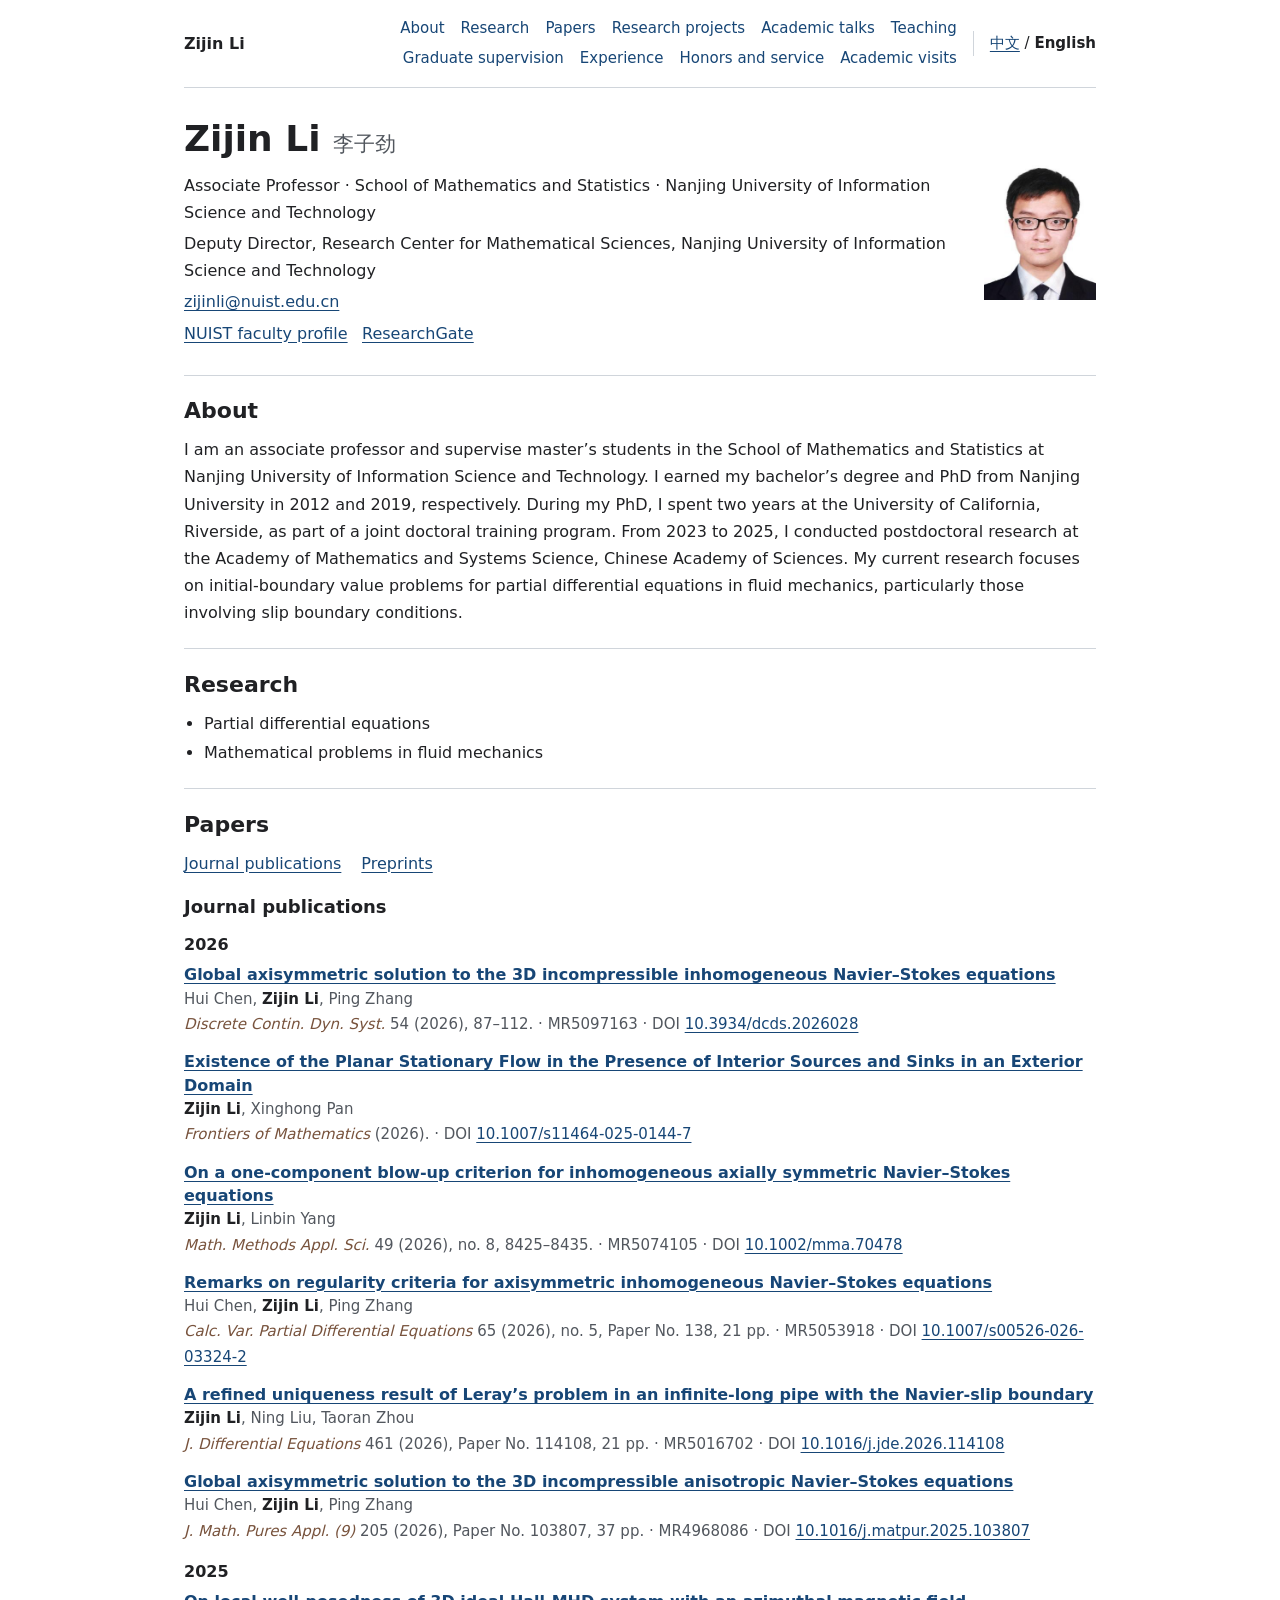
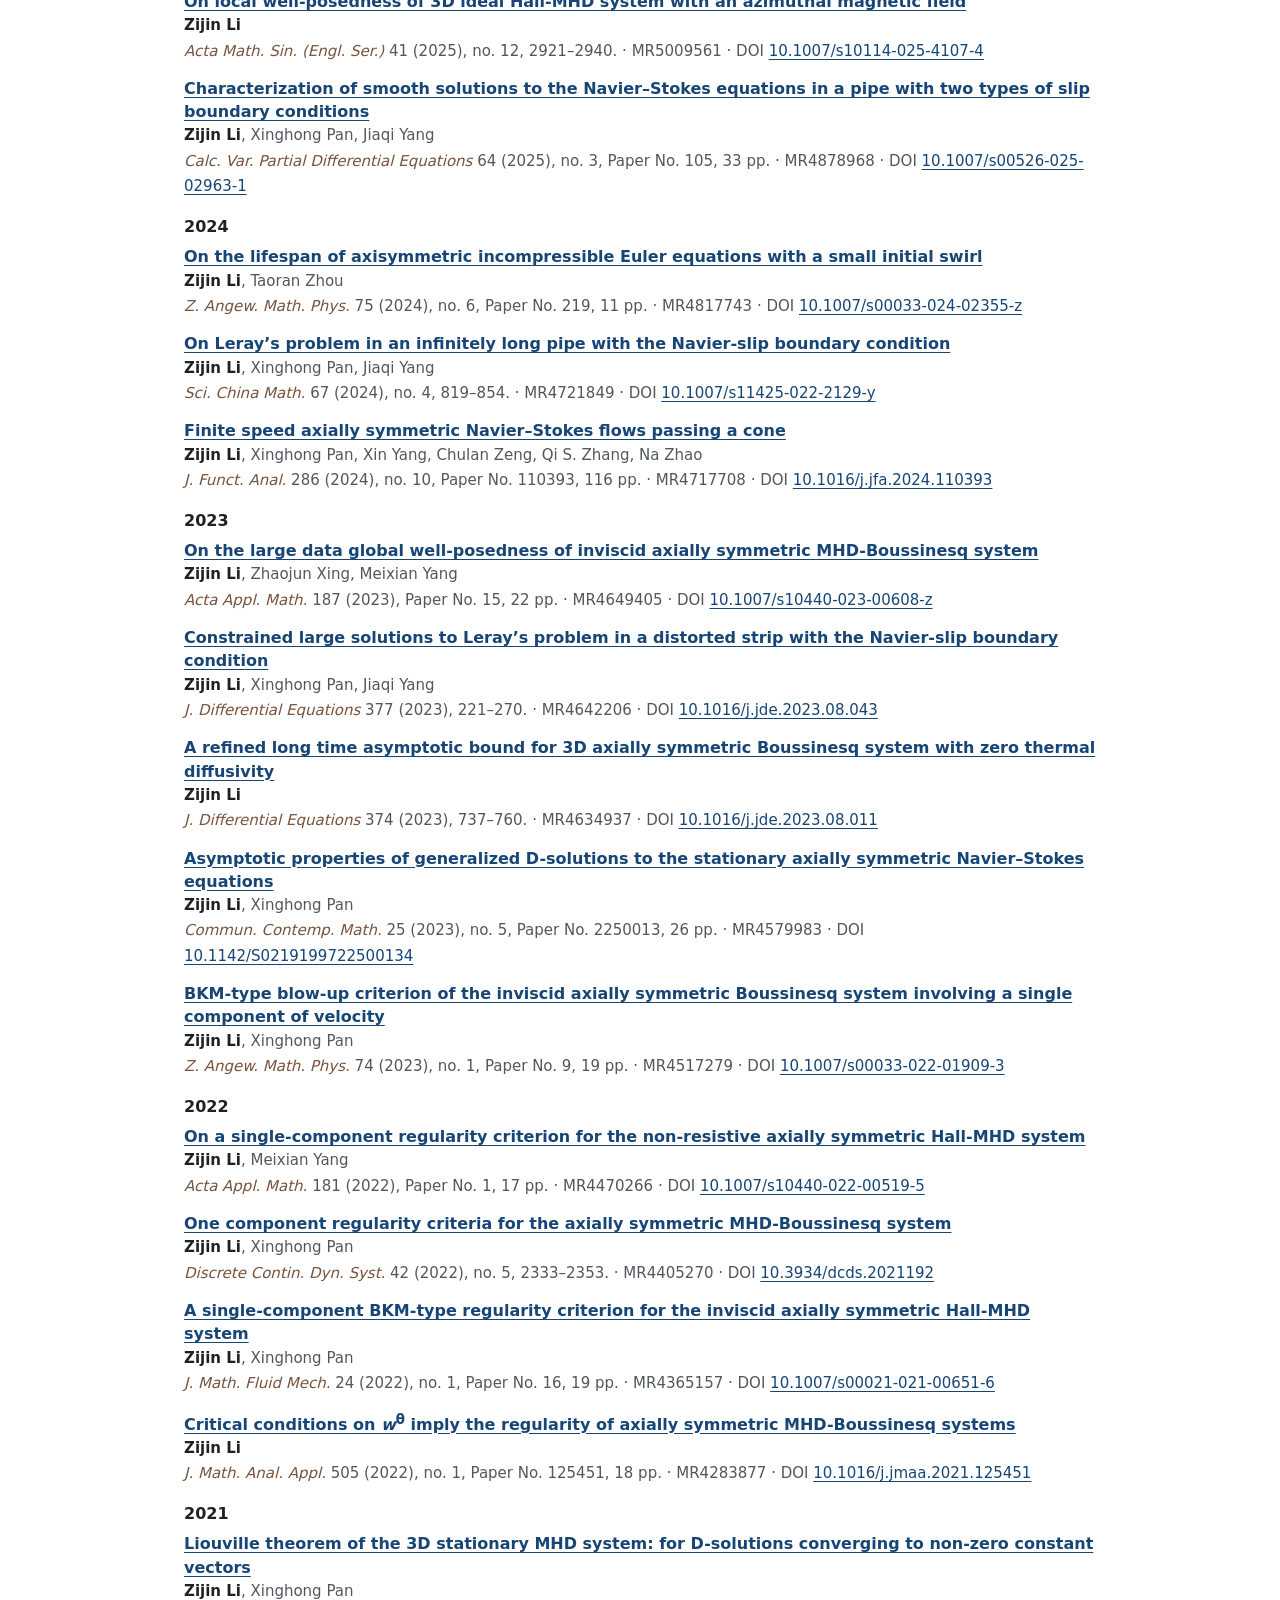
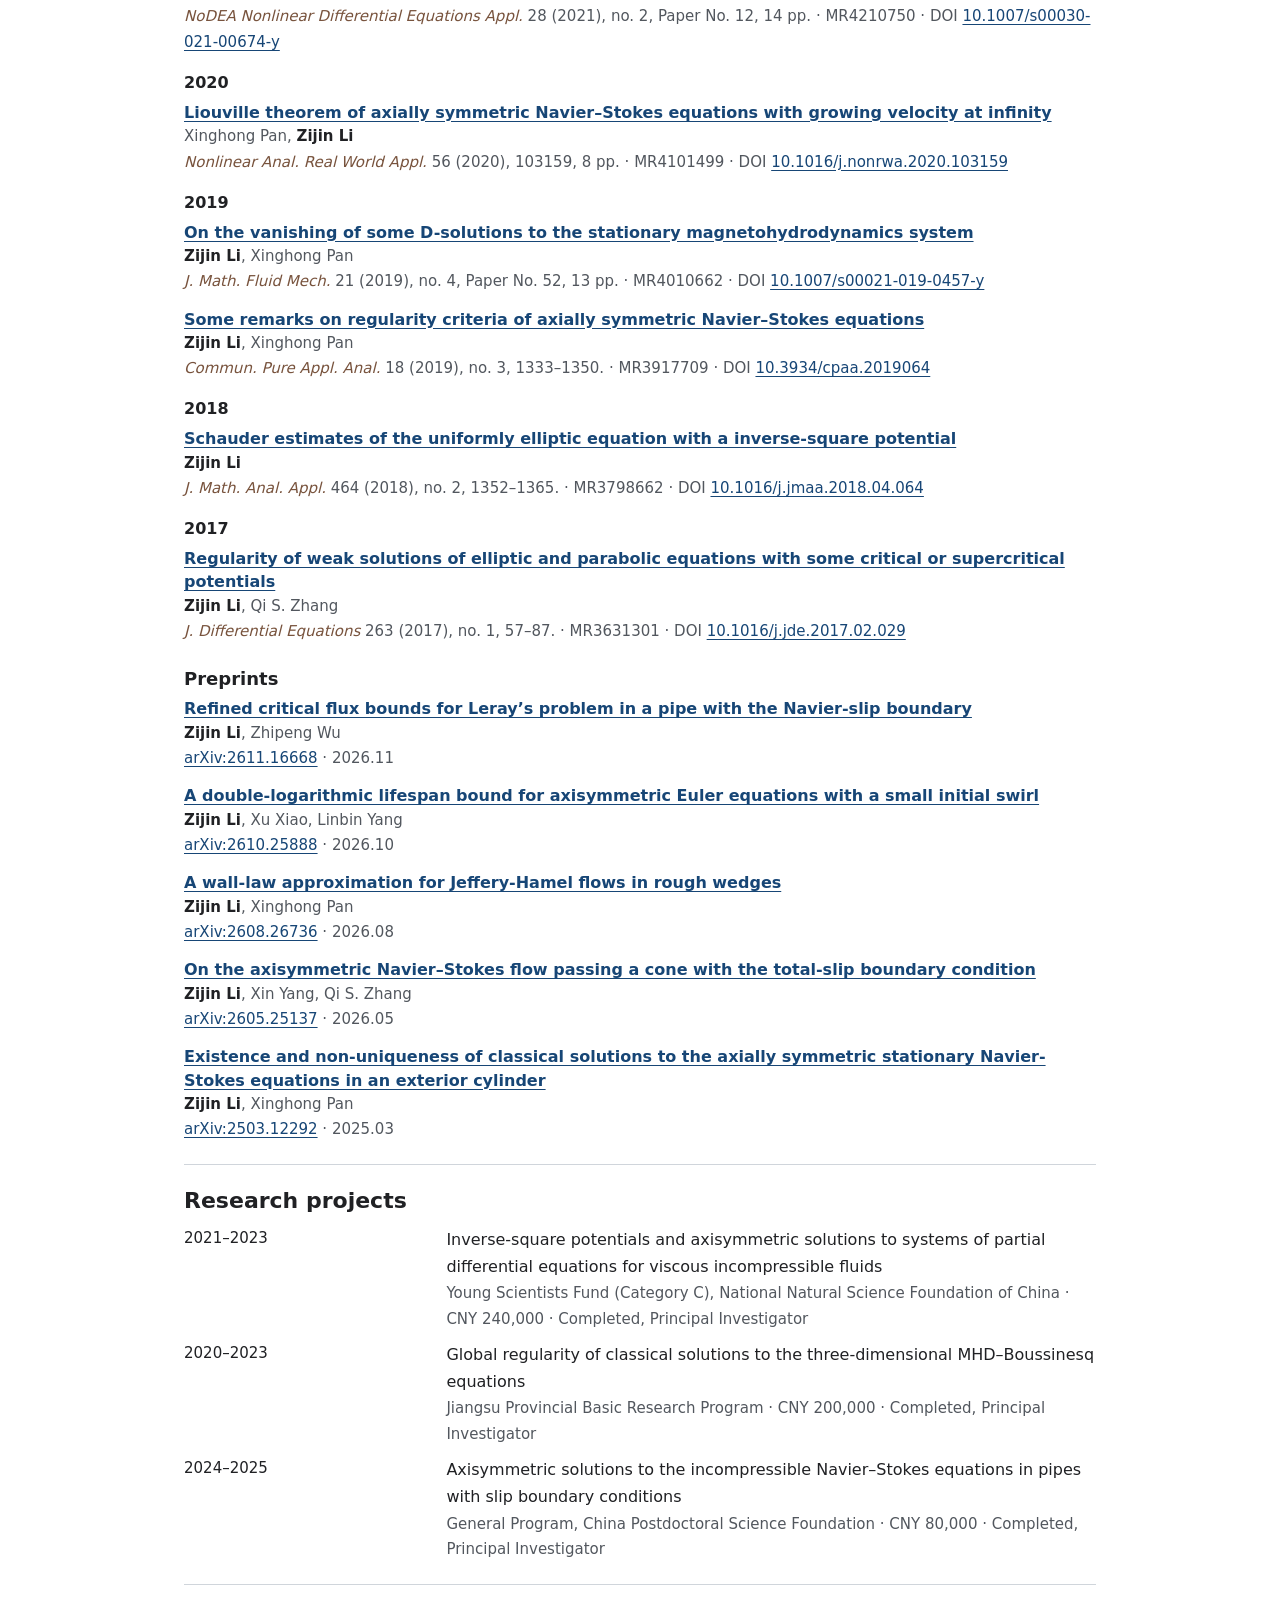
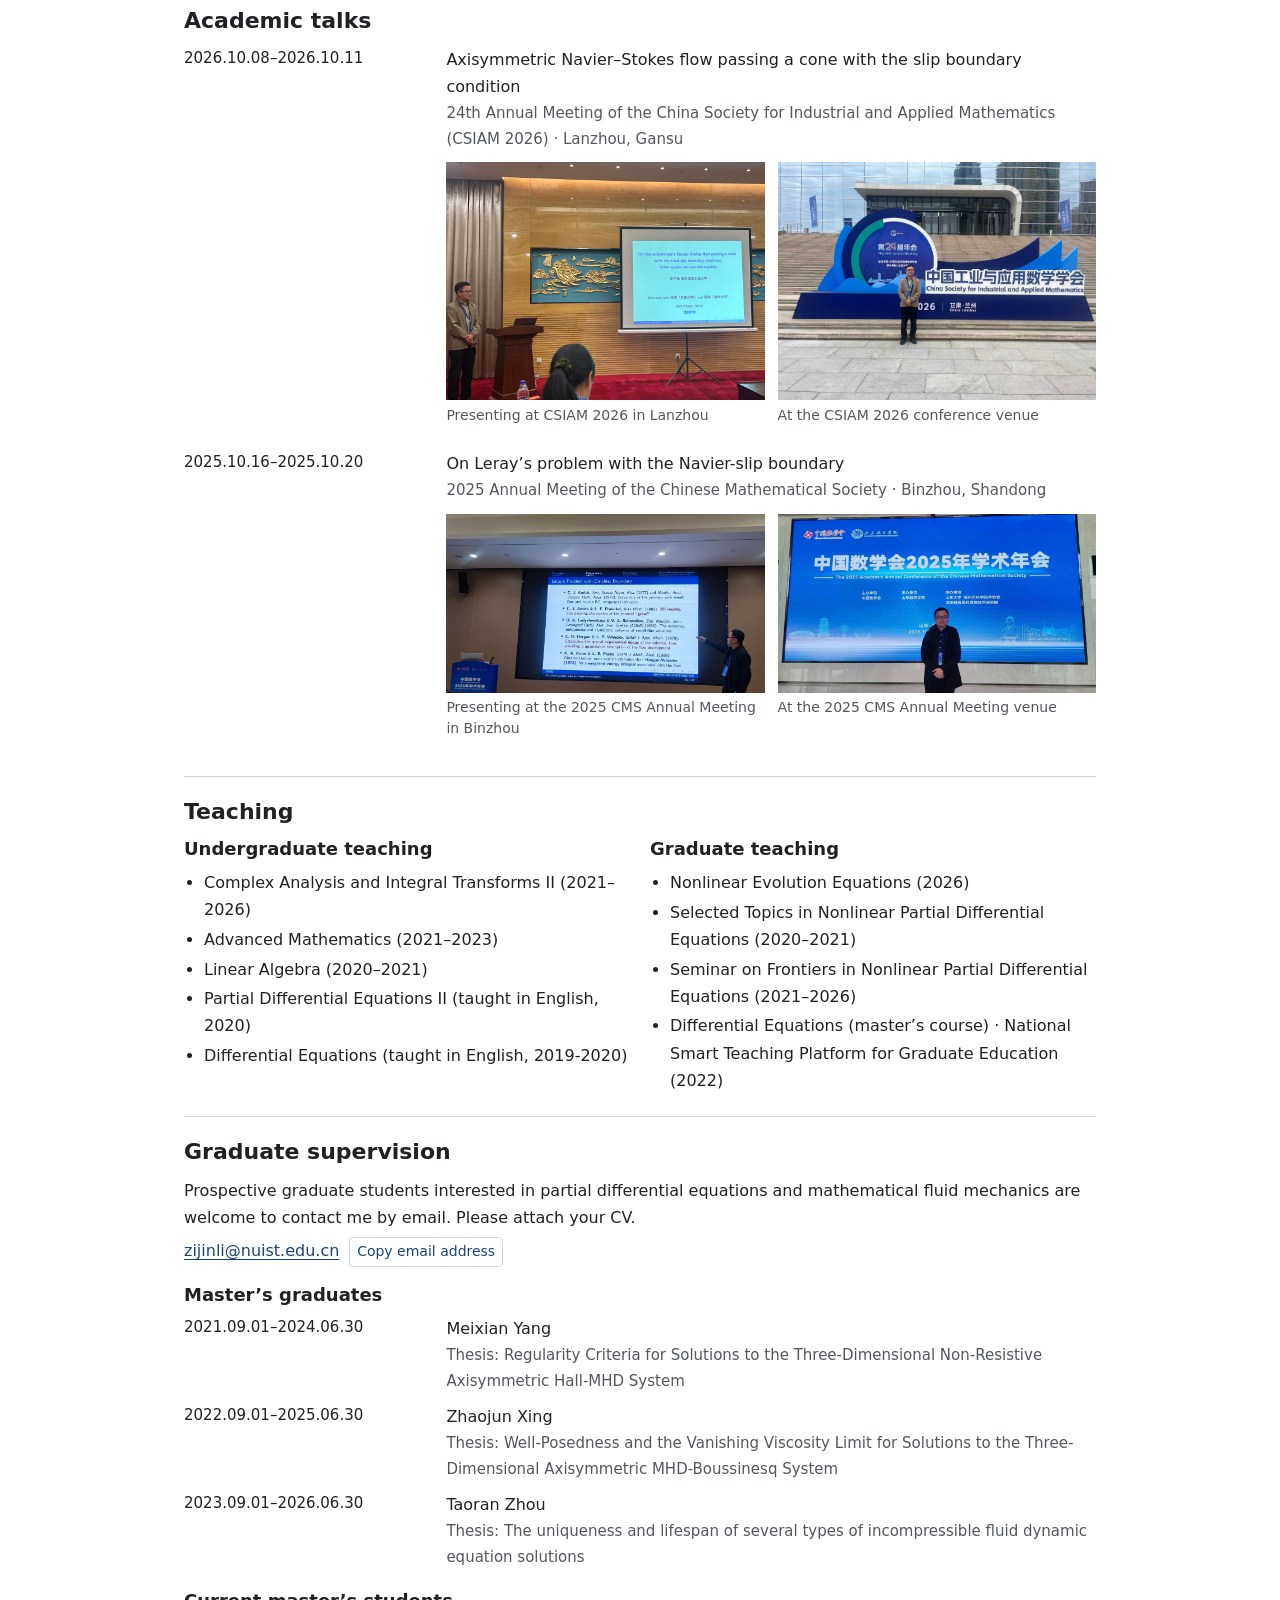
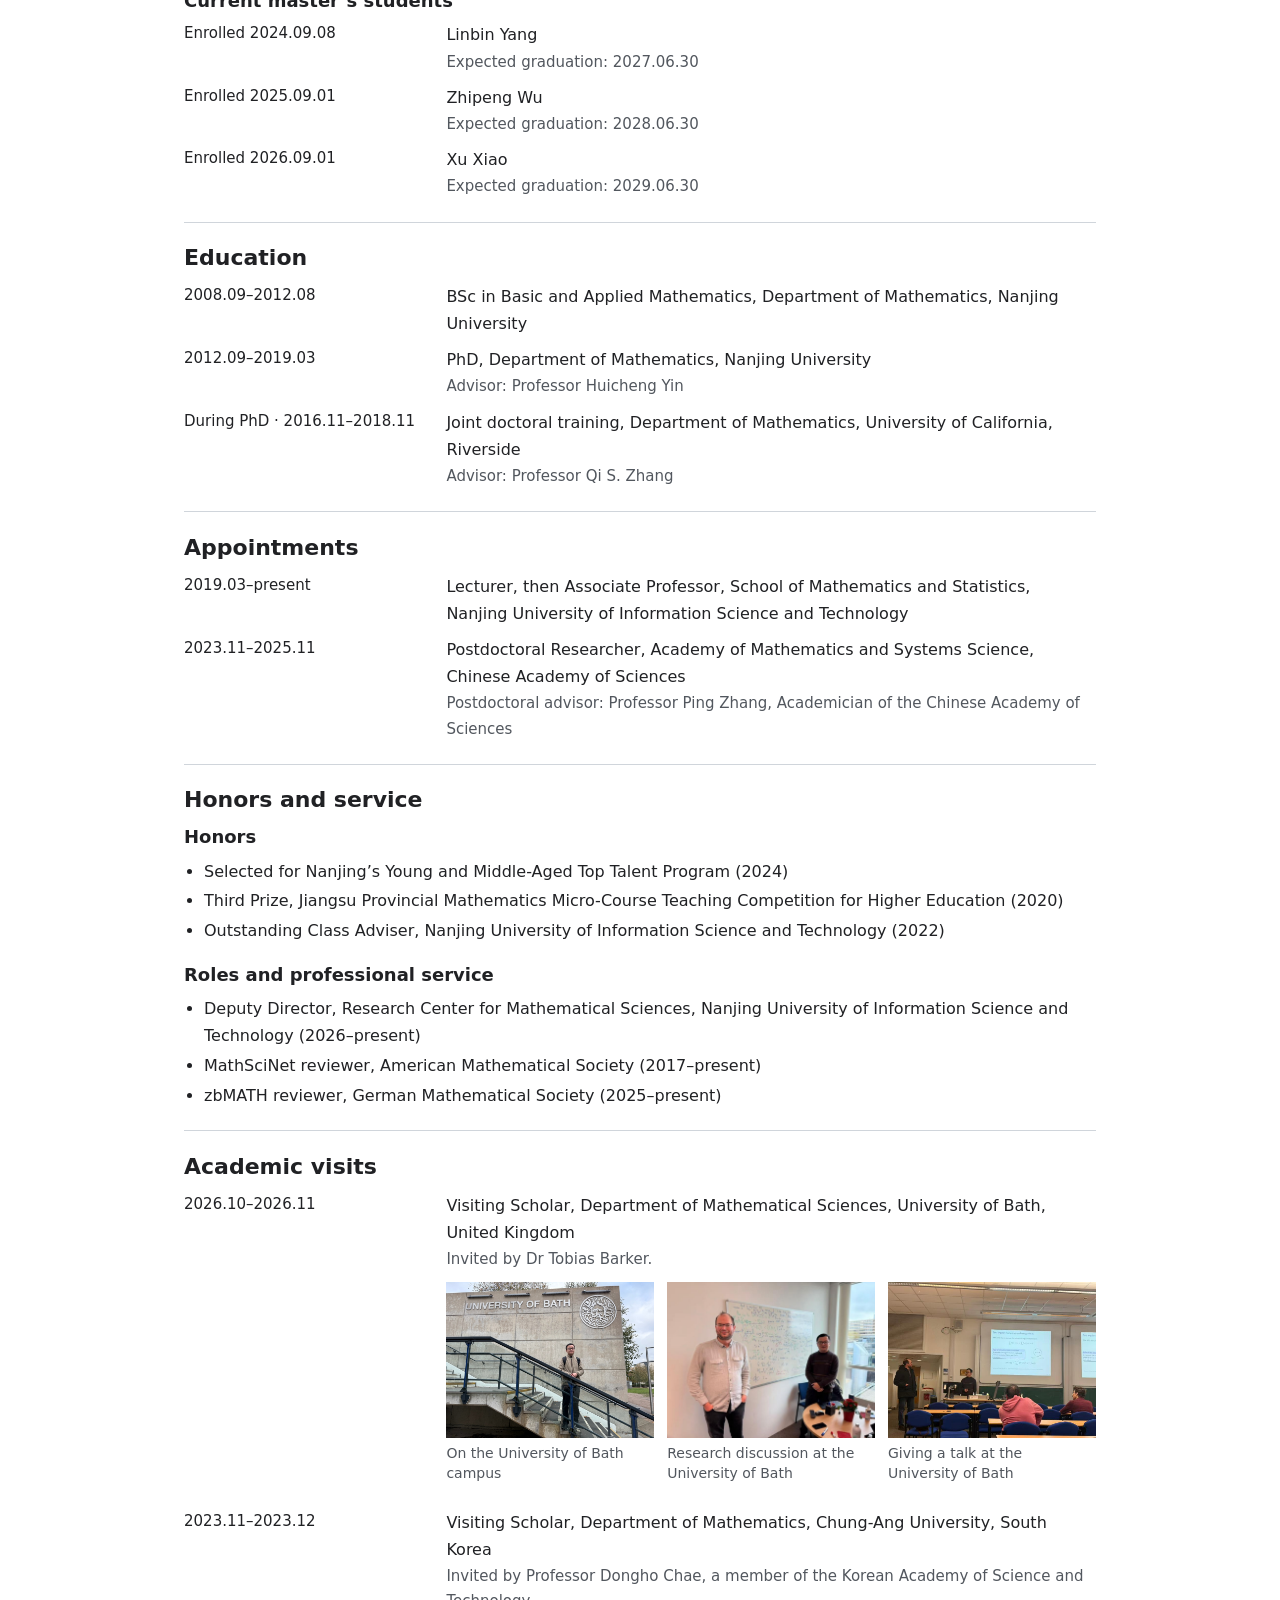
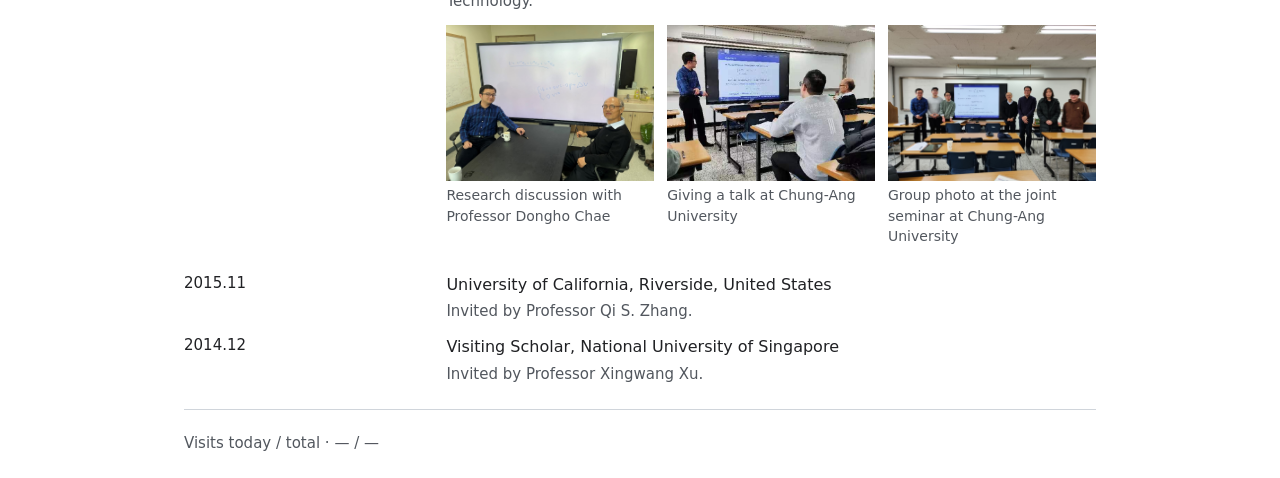
==== commit 57a89626: "Add files via upload" ====
--- a/en.html
+++ b/en.html
@@ -306,7 +306,12 @@
     </section>
     <section id="supervision" class="grouped-section">
       <h2>Graduate supervision</h2>
-      <p class="supervision-contact">Prospective graduate students interested in partial differential equations and mathematical fluid mechanics are welcome to <a href="mailto:zijinli@nuist.edu.cn">contact me by email</a>. Please attach your CV.</p>
+      <p>Prospective graduate students interested in partial differential equations and mathematical fluid mechanics are welcome to contact me by email. Please attach your CV.</p>
+      <p class="supervision-email">
+        <a href="mailto:zijinli@nuist.edu.cn">zijinli@nuist.edu.cn</a>
+        <button type="button" data-copied="Email address copied" data-selected="The email address is selected for manual copying." hidden>Copy email address</button>
+        <span role="status"></span>
+      </p>
       <h3>Master’s graduates</h3>
       <ul class="timeline">
     <li>
@@ -491,6 +496,25 @@
     window.addEventListener('hashchange', updateLanguageLink);
     window.addEventListener('pageshow', updateLanguageLink);
 
+    const supervisionEmail = document.querySelector('.supervision-email');
+    const emailAddress = supervisionEmail.querySelector('a');
+    const copyEmail = supervisionEmail.querySelector('button');
+    const copyStatus = supervisionEmail.querySelector('[role="status"]');
+    copyEmail.hidden = false;
+    copyEmail.addEventListener('click', async () => {
+      try {
+        await navigator.clipboard.writeText(emailAddress.textContent);
+        copyStatus.textContent = copyEmail.dataset.copied;
+      } catch {
+        const range = document.createRange();
+        range.selectNodeContents(emailAddress);
+        const selection = window.getSelection();
+        selection.removeAllRanges();
+        selection.addRange(range);
+        copyStatus.textContent = copyEmail.dataset.selected;
+      }
+    });
+
     const site = new URL('.', window.location.href);
     if (site.protocol === 'https:') {
       const counter = document.querySelector('.visit-counter');
--- a/styles.css
+++ b/styles.css
@@ -82,7 +82,19 @@
 .timeline-note { margin: .06rem 0 0; }
 .grouped-section > h3 { margin-bottom: .55rem; }
 .grouped-section > ul + h3 { margin-top: 1.2rem; }
-.supervision-contact { margin-bottom: 1rem; }
+.supervision-email { display: flex; flex-wrap: wrap; align-items: baseline; gap: .25rem .6rem; margin: .35rem 0 1rem; }
+.supervision-email button {
+  padding: .12rem .45rem;
+  border: 1px solid var(--rule);
+  border-radius: .2rem;
+  color: var(--link);
+  background: #fff;
+  font: inherit;
+  font-size: .875rem;
+  cursor: pointer;
+}
+.supervision-email button:hover { background: #f2f5f7; }
+.supervision-email [role="status"] { color: var(--muted); font-size: .875rem; }
 .teaching-columns {
   display: grid;
   grid-template-columns: repeat(2, minmax(0, 1fr));
